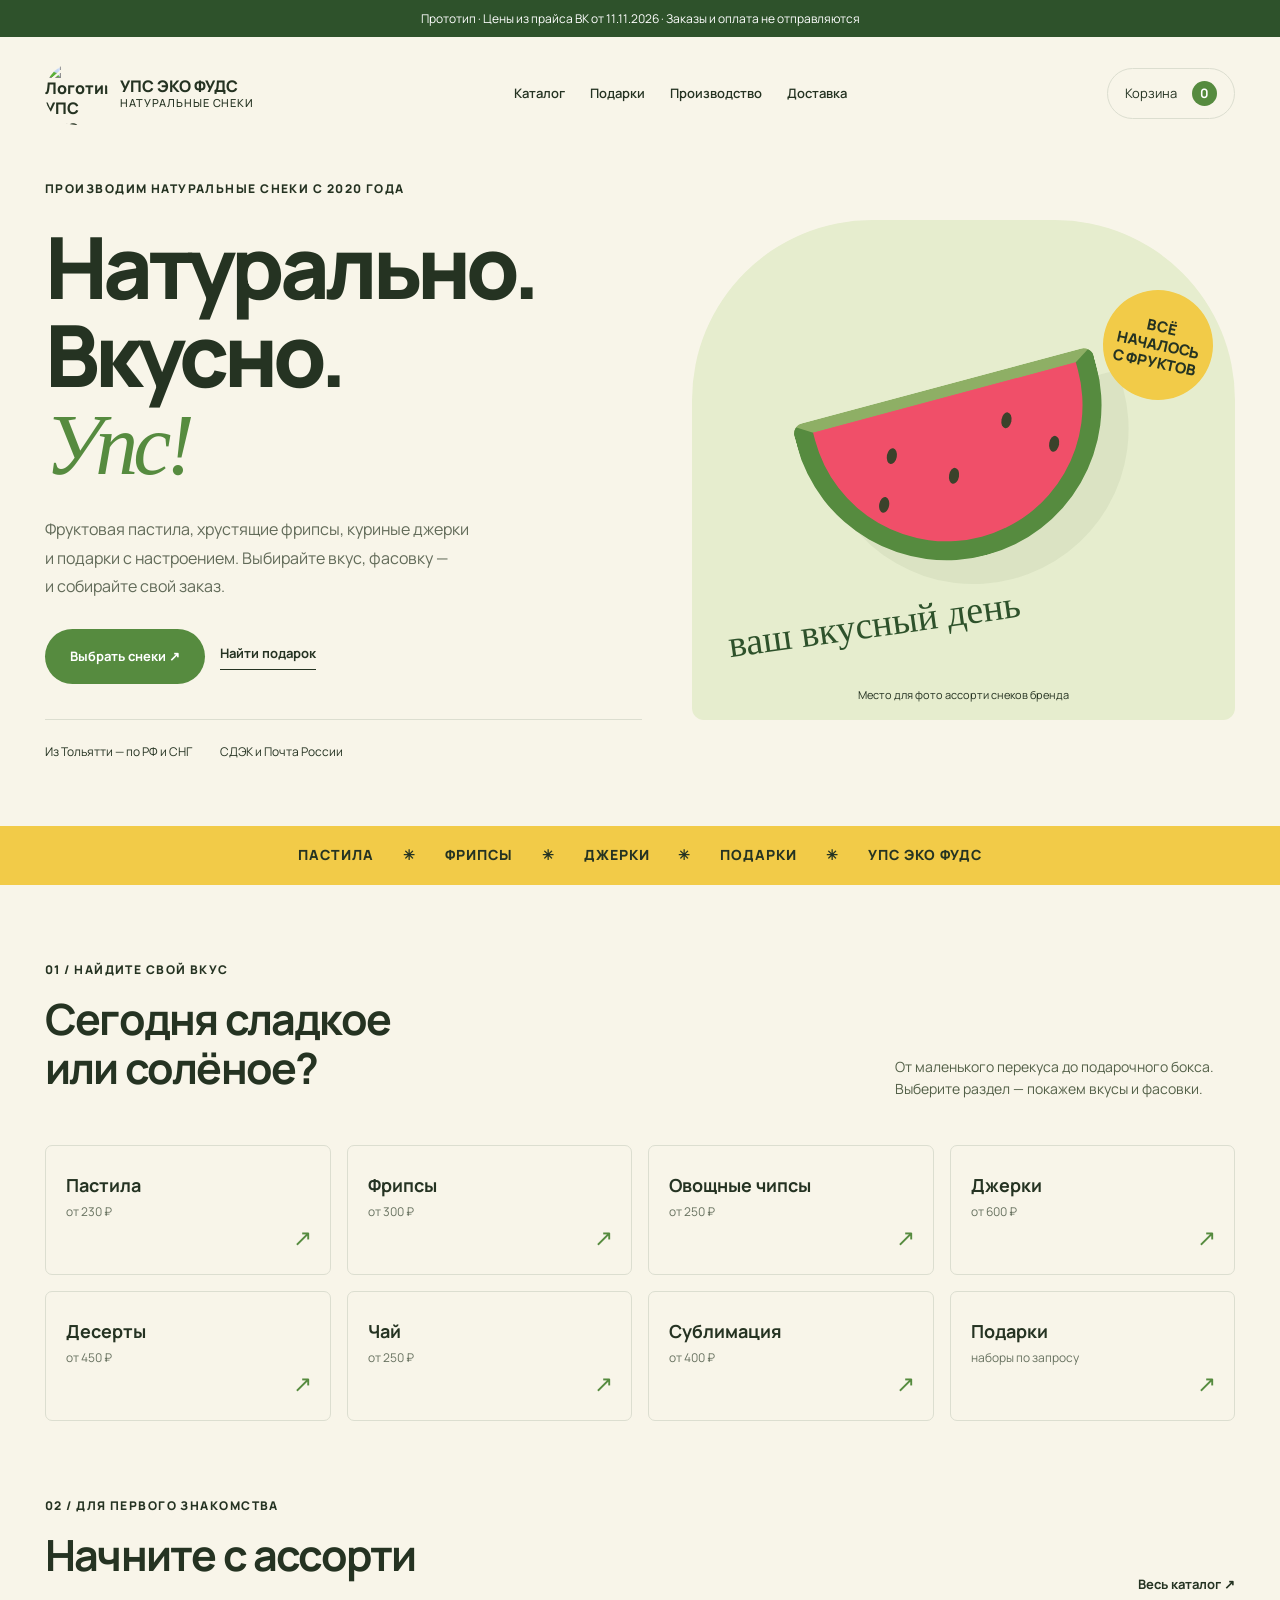
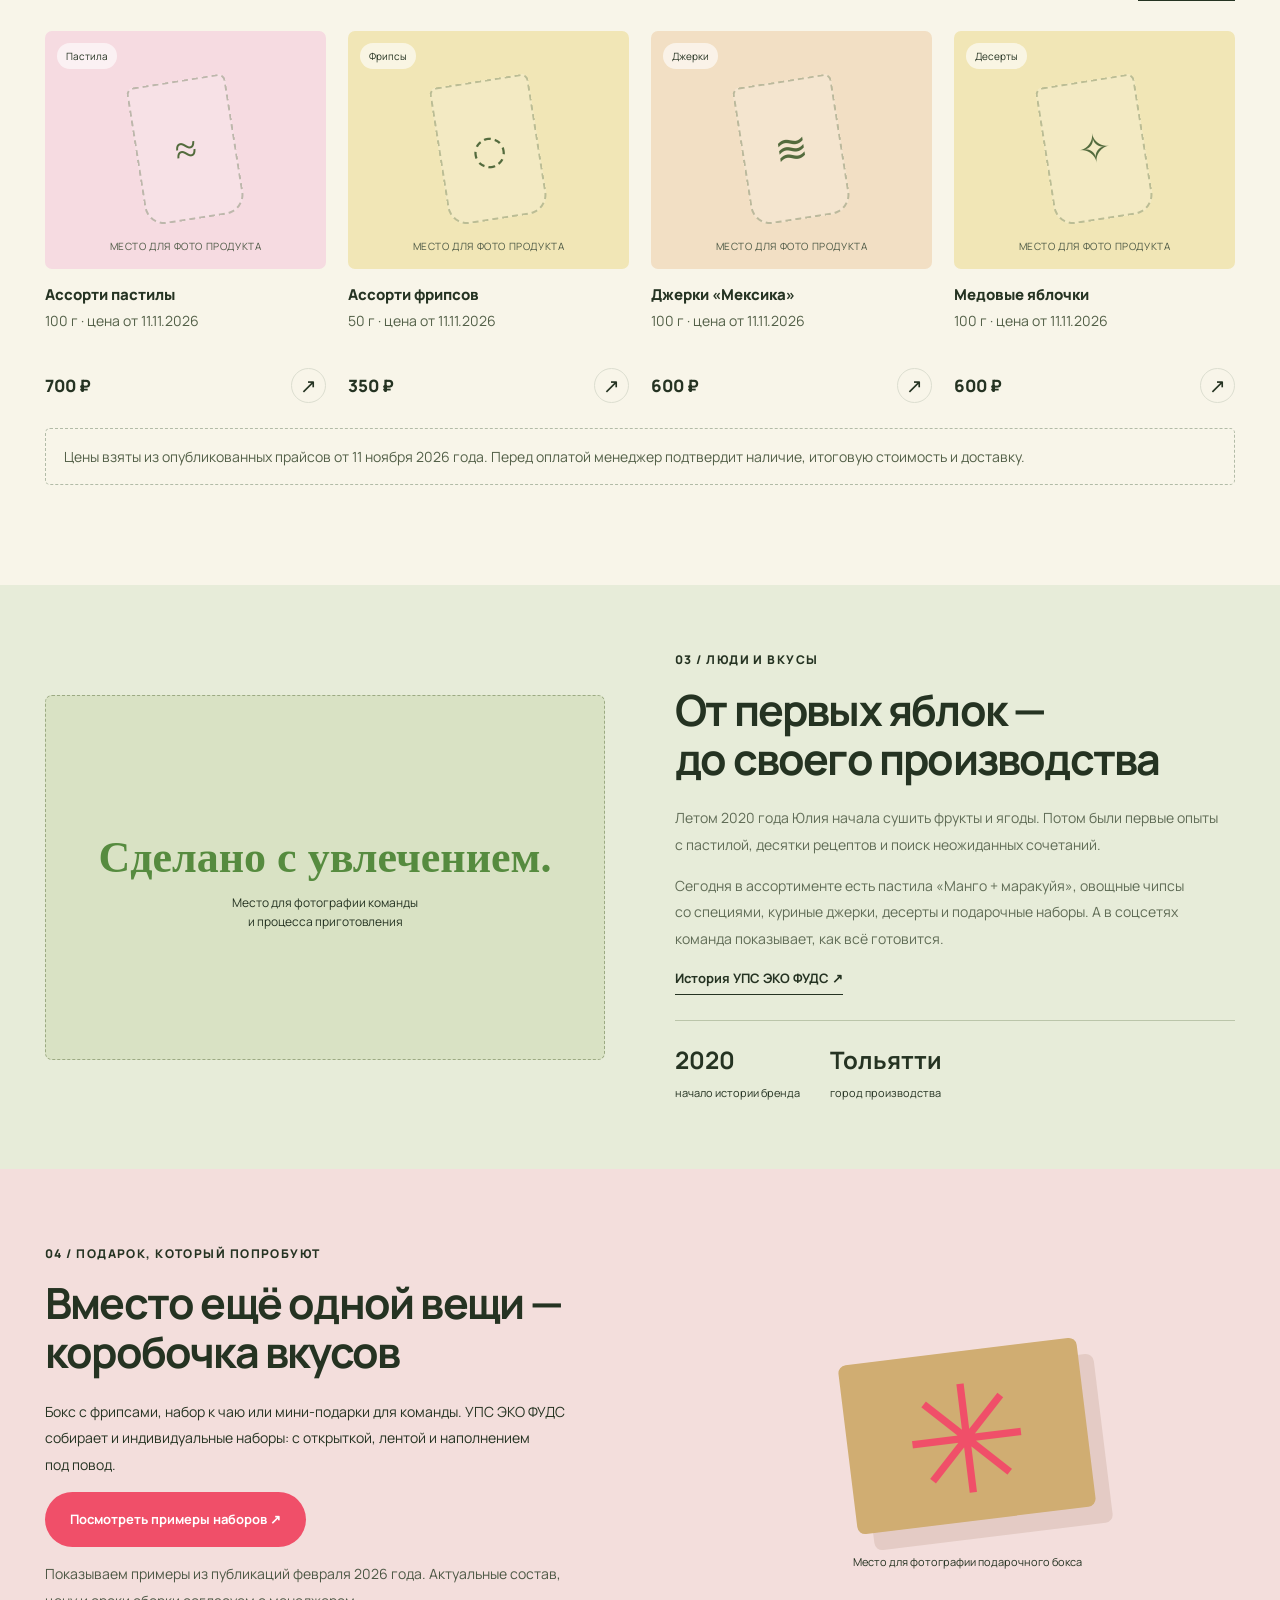
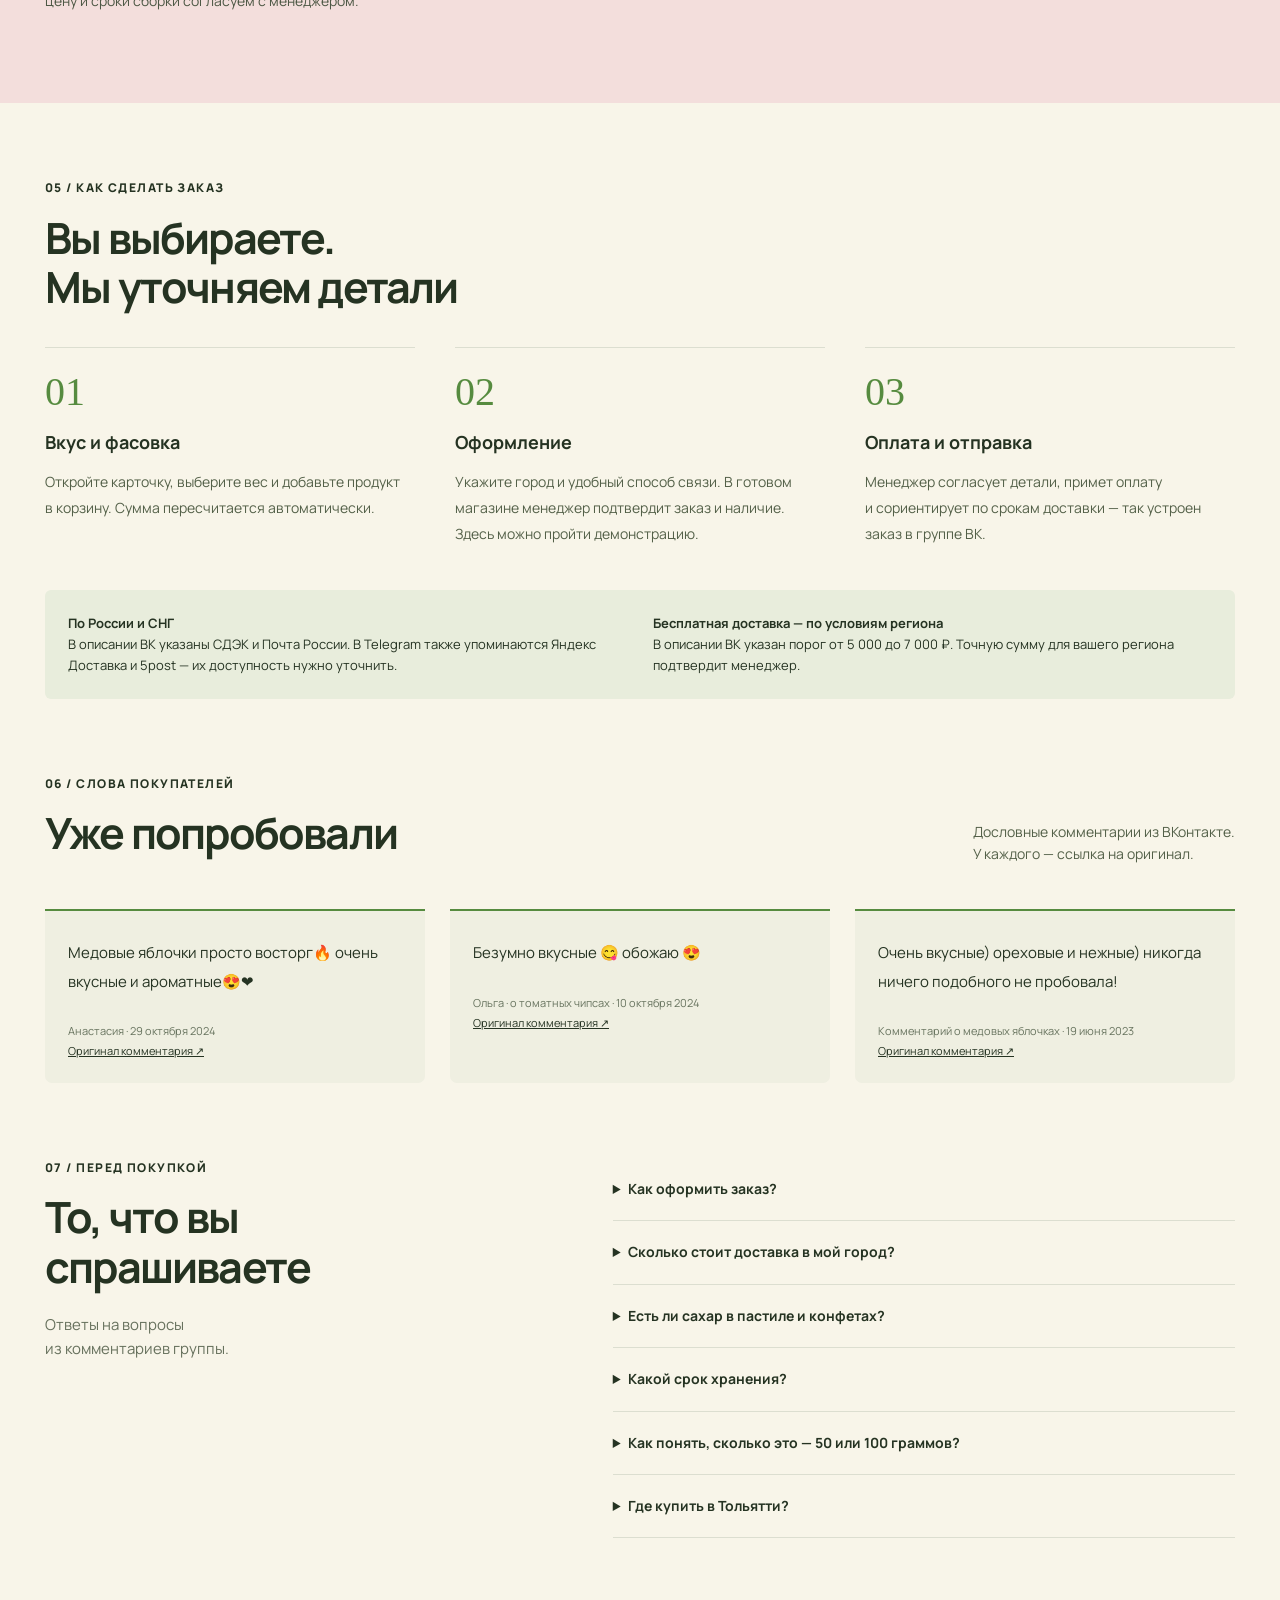
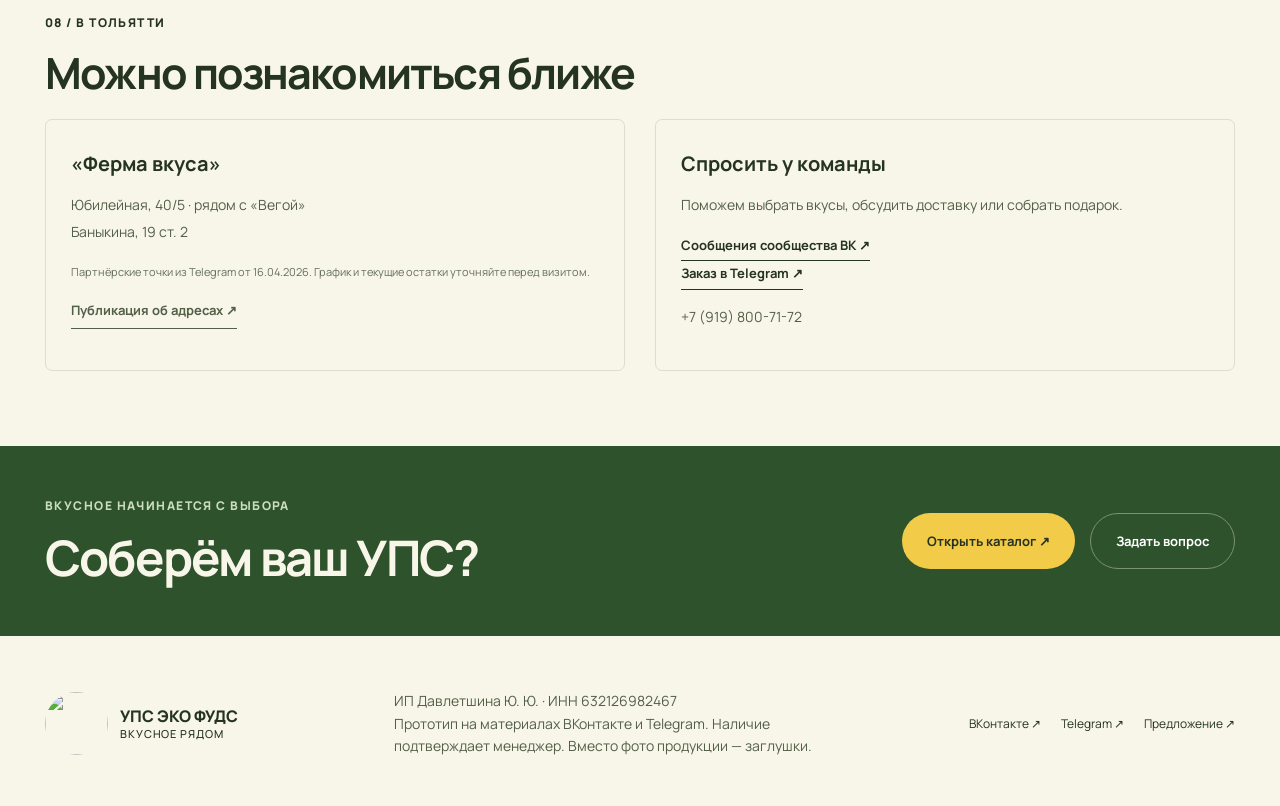
==== oops-eco-foods/index.html @ 0c398bbe "Publish OOPS ECO FOODS prototype" ====
<!doctype html><html lang="ru"><head><meta charset="utf-8"><meta name="viewport" content="width=device-width,initial-scale=1"><meta name="robots" content="noindex,nofollow"><title>Натуральные снеки — УПС ЭКО ФУДС</title><link rel="stylesheet" href="v2.css"></head><body data-page="home"><div class="demo">Прототип · Цены из&nbsp;прайса ВК от&nbsp;11.11.2026 · Заказы и&nbsp;оплата не&nbsp;отправляются</div><header class="shell"><a class="brand" href="index.html"><img src="assets/logo.jpg" alt="Логотип УПС ЭКО ФУДС"><span>УПС ЭКО ФУДС<small>НАТУРАЛЬНЫЕ СНЕКИ</small></span></a><nav aria-label="Основное меню"><a href="catalog.html">Каталог</a><a href="index.html#gifts">Подарки</a><a href="index.html#about">Производство</a><a href="index.html#delivery">Доставка</a></nav><a href="cart.html" class="cart-link">Корзина <b id="cart-count">0</b></a></header><main><section class="hero shell"><div><div class="eyebrow">ПРОИЗВОДИМ НАТУРАЛЬНЫЕ СНЕКИ С&nbsp;2020 ГОДА</div><h1>Натурально.<br>Вкусно.<br><em>Упс!</em></h1><p>Фруктовая пастила, хрустящие фрипсы, куриные джерки и&nbsp;подарки с&nbsp;настроением. Выбирайте вкус, фасовку&nbsp;— и&nbsp;собирайте свой заказ.</p><div class="actions"><a class="btn" href="catalog.html">Выбрать снеки ↗</a><a class="text-link" href="#gifts">Найти подарок</a></div><div class="hero-facts"><span>Из&nbsp;Тольятти&nbsp;— по&nbsp;РФ и&nbsp;СНГ</span><span>СДЭК и&nbsp;Почта России</span></div></div><div class="hero-art"><div class="watermelon" aria-hidden="true"><i></i><i></i><i></i><i></i><i></i></div><div class="stamp">ВСЁ НАЧАЛОСЬ<br>С&nbsp;ФРУКТОВ</div><div class="scribble">ваш&nbsp;вкусный день</div><small>Место для&nbsp;фото ассорти снеков бренда</small></div></section><div class="marquee">ПАСТИЛА <span>✳</span> ФРИПСЫ <span>✳</span> ДЖЕРКИ <span>✳</span> ПОДАРКИ <span>✳</span> УПС ЭКО ФУДС</div>
<section class="shell section"><div class="section-top"><div><div class="eyebrow">01 / НАЙДИТЕ СВОЙ ВКУС</div><h2>Сегодня сладкое<br>или&nbsp;солёное?</h2></div><p>От&nbsp;маленького перекуса до&nbsp;подарочного бокса. Выберите раздел&nbsp;— покажем вкусы и&nbsp;фасовки.</p></div><div class="category-grid" id="categories"></div></section>
<section class="shell section" style="padding-top:0"><div class="section-top"><div><div class="eyebrow">02 / ДЛЯ&nbsp;ПЕРВОГО ЗНАКОМСТВА</div><h2>Начните с&nbsp;ассорти</h2></div><a class="text-link" href="catalog.html">Весь&nbsp;каталог ↗</a></div><div class="products" id="featured"></div><p class="notice">Цены взяты из&nbsp;опубликованных прайсов от&nbsp;11 ноября 2026 года. Перед&nbsp;оплатой менеджер подтвердит наличие, итоговую стоимость и&nbsp;доставку.</p></section>
<section class="about" id="about"><div class="about-art"><b>Сделано с&nbsp;увлечением.</b><span>Место для&nbsp;фотографии команды и&nbsp;процесса приготовления</span></div><div><div class="eyebrow">03 / ЛЮДИ И&nbsp;ВКУСЫ</div><h2>От&nbsp;первых яблок&nbsp;—<br>до&nbsp;своего производства</h2><p>Летом 2020 года Юлия начала сушить фрукты и&nbsp;ягоды. Потом были первые опыты с&nbsp;пастилой, десятки рецептов и&nbsp;поиск неожиданных сочетаний.</p><p>Сегодня в&nbsp;ассортименте есть пастила «Манго + маракуйя», овощные чипсы со&nbsp;специями, куриные джерки, десерты и&nbsp;подарочные наборы. А&nbsp;в&nbsp;соцсетях команда показывает, как&nbsp;всё готовится.</p><a class="text-link" href="story.html">История УПС ЭКО ФУДС ↗</a><div class="stats-row"><div><strong>2020</strong><span>начало истории бренда</span></div><div><strong>Тольятти</strong><span>город производства</span></div></div></div></section>
<section class="gifts" id="gifts"><div class="shell section gift-content"><div><div class="eyebrow">04 / ПОДАРОК, КОТОРЫЙ ПОПРОБУЮТ</div><h2>Вместо ещё&nbsp;одной вещи&nbsp;—<br>коробочка вкусов</h2><p>Бокс с&nbsp;фрипсами, набор к&nbsp;чаю или&nbsp;мини-подарки для&nbsp;команды. УПС ЭКО ФУДС собирает и&nbsp;индивидуальные наборы: с&nbsp;открыткой, лентой и&nbsp;наполнением под&nbsp;повод.</p><a class="btn pink" href="catalog.html?category=Подарки">Посмотреть примеры наборов ↗</a><p class="intro-note">Показываем примеры из&nbsp;публикаций февраля 2026 года. Актуальные состав, цену и&nbsp;сроки сборки согласуем с&nbsp;менеджером.</p></div><div class="gift-box"><span>Место для&nbsp;фотографии подарочного бокса</span></div></div></section>
<section class="shell section" id="delivery"><div class="eyebrow">05 / КАК&nbsp;СДЕЛАТЬ ЗАКАЗ</div><h2>Вы&nbsp;выбираете.<br>Мы&nbsp;уточняем детали</h2><div class="steps"><article><span class="n">01</span><h3>Вкус и&nbsp;фасовка</h3><p>Откройте карточку, выберите вес и&nbsp;добавьте продукт в&nbsp;корзину. Сумма пересчитается автоматически.</p></article><article><span class="n">02</span><h3>Оформление</h3><p>Укажите город и&nbsp;удобный способ связи. В&nbsp;готовом магазине менеджер подтвердит заказ и&nbsp;наличие. Здесь можно пройти демонстрацию.</p></article><article><span class="n">03</span><h3>Оплата и&nbsp;отправка</h3><p>Менеджер согласует детали, примет оплату и&nbsp;сориентирует по&nbsp;срокам доставки&nbsp;— так&nbsp;устроен заказ в&nbsp;группе ВК.</p></article></div><div class="delivery-line"><div><b>По&nbsp;России и&nbsp;СНГ</b><br>В&nbsp;описании ВК указаны СДЭК и&nbsp;Почта России. В&nbsp;Telegram также упоминаются Яндекс Доставка и&nbsp;5post&nbsp;— их&nbsp;доступность нужно уточнить.</div><div><b>Бесплатная доставка&nbsp;— по&nbsp;условиям региона</b><br>В&nbsp;описании ВК указан порог от&nbsp;5&nbsp;000 до&nbsp;7&nbsp;000&nbsp;₽. Точную сумму для&nbsp;вашего региона подтвердит менеджер.</div></div></section>
<section class="shell section" style="padding-top:0"><div class="section-top"><div><div class="eyebrow">06 / СЛОВА ПОКУПАТЕЛЕЙ</div><h2>Уже&nbsp;попробовали</h2></div><p>Дословные комментарии из&nbsp;ВКонтакте.<br>У&nbsp;каждого&nbsp;— ссылка на&nbsp;оригинал.</p></div><div class="review-grid"><article><blockquote>Медовые яблочки просто восторг🔥 очень вкусные и&nbsp;ароматные😍❤</blockquote><small>Анастасия · 29 октября 2024</small><a href="https://vk.ru/wall-37708318_1121?reply=1122" target="_blank" rel="noopener">Оригинал комментария ↗</a></article><article><blockquote>Безумно вкусные 😋 обожаю 😍</blockquote><small>Ольга · о&nbsp;томатных чипсах · 10 октября 2024</small><a href="https://vk.ru/wall-37708318_1114?reply=1115" target="_blank" rel="noopener">Оригинал комментария ↗</a></article><article><blockquote>Очень вкусные) ореховые и&nbsp;нежные) никогда ничего подобного не&nbsp;пробовала!</blockquote><small>Комментарий о&nbsp;медовых яблочках · 19 июня 2023</small><a href="https://vk.ru/wall-37708318_85?reply=88" target="_blank" rel="noopener">Оригинал комментария ↗</a></article></div></section>
<section class="shell section faq" style="padding-top:0"><div><div class="eyebrow">07 / ПЕРЕД&nbsp;ПОКУПКОЙ</div><h2>То,&nbsp;что&nbsp;вы<br>спрашиваете</h2><p class="muted">Ответы на&nbsp;вопросы<br>из&nbsp;комментариев группы.</p></div><div><details><summary>Как&nbsp;оформить заказ?</summary><p>В&nbsp;группе можно написать в&nbsp;сообщения или&nbsp;собрать корзину в&nbsp;каталоге и&nbsp;оформить заказ. После&nbsp;этого менеджер уточняет детали. В&nbsp;прототипе корзина и&nbsp;оформление работают в&nbsp;демонстрационном режиме.</p><a class="text-link" href="https://vk.ru/wall-37708318_1326" target="_blank" rel="noopener">Как&nbsp;это&nbsp;описано в&nbsp;группе ↗</a></details><details><summary>Сколько стоит доставка в&nbsp;мой&nbsp;город?</summary><p>Стоимость рассчитывает менеджер. В&nbsp;описании ВК указана бесплатная доставка при&nbsp;заказе от&nbsp;5&nbsp;000–7&nbsp;000&nbsp;₽ в&nbsp;зависимости от&nbsp;региона. Фиксированную стоимость для&nbsp;любого города бренд не&nbsp;обещает.</p></details><details><summary>Есть&nbsp;ли сахар в&nbsp;пастиле и&nbsp;конфетах?</summary><p>Состав зависит от&nbsp;продукта. В&nbsp;ассортименте есть десерты с&nbsp;мёдом, шоколадом, молочными ингредиентами и&nbsp;орехами. Смотрите состав выбранной позиции; если&nbsp;он&nbsp;неполный&nbsp;— уточните у&nbsp;менеджера до&nbsp;заказа. Общее обещание «всё без&nbsp;сахара» к&nbsp;ассортименту не&nbsp;применяется.</p></details><details><summary>Какой срок хранения?</summary><p>В&nbsp;ответах группы для&nbsp;отдельных продуктов встречается срок шесть месяцев. У&nbsp;каждого продукта свои условия: срок, температуру и&nbsp;правила после&nbsp;вскрытия нужно сверить с&nbsp;маркировкой конкретной упаковки.</p></details><details><summary>Как&nbsp;понять, сколько это&nbsp;— 50 или&nbsp;100 граммов?</summary><p>В&nbsp;карточке можно выбрать опубликованную фасовку и&nbsp;увидеть её&nbsp;цену. Для&nbsp;финального сайта добавим фотографии каждой фасовки рядом: их&nbsp;часто спрашивают в&nbsp;комментариях.</p></details><details><summary>Где&nbsp;купить в&nbsp;Тольятти?</summary><p>В&nbsp;Telegram от&nbsp;16 апреля 2026 года названы партнёрские магазины «Ферма вкуса»: Юбилейная, 40/5 и&nbsp;Баныкина, 19 ст. 2. Перед&nbsp;поездкой уточните наличие и&nbsp;график. Это&nbsp;партнёрские точки, а&nbsp;не&nbsp;подтверждённые адреса самовывоза с&nbsp;производства.</p></details></div></section>
<section class="shell section" id="locations" style="padding-top:0"><div class="eyebrow">08 / В&nbsp;ТОЛЬЯТТИ</div><h2>Можно познакомиться ближе</h2><div class="locations"><article class="location-card"><h3>«Ферма вкуса»</h3><p>Юбилейная, 40/5 · рядом с&nbsp;«Вегой»<br>Баныкина, 19 ст. 2</p><small>Партнёрские точки из&nbsp;Telegram от&nbsp;16.04.2026. График и&nbsp;текущие остатки уточняйте перед&nbsp;визитом.</small><p><a class="text-link" href="https://t.me/oops_eco_foods/1493" target="_blank" rel="noopener">Публикация об&nbsp;адресах ↗</a></p></article><article class="location-card"><h3>Спросить у&nbsp;команды</h3><p>Поможем выбрать вкусы, обсудить доставку или&nbsp;собрать подарок.</p><a class="text-link" href="https://vk.ru/im?sel=-37708318" target="_blank" rel="noopener">Сообщения сообщества ВК ↗</a><br><a class="text-link" href="https://t.me/oops_eco_foods_t" target="_blank" rel="noopener">Заказ в&nbsp;Telegram ↗</a><p><a href="tel:+79198007172">+7 (919) 800-71-72</a></p></article></div></section><section class="cta"><div class="shell"><div><div class="eyebrow">ВКУСНОЕ НАЧИНАЕТСЯ С&nbsp;ВЫБОРА</div><h2>Соберём ваш&nbsp;УПС?</h2></div><div class="cta-actions"><a class="btn yellow" href="catalog.html">Открыть каталог ↗</a><a class="btn secondary" href="https://vk.ru/im?sel=-37708318" target="_blank" rel="noopener">Задать вопрос</a></div></div></section></main><footer class="shell"><a class="brand" href="index.html"><img src="assets/logo.jpg" alt=""><span>УПС ЭКО ФУДС<small>ВКУСНОЕ РЯДОМ</small></span></a><p>ИП Давлетшина Ю. Ю. · ИНН 632126982467<br>Прототип на&nbsp;материалах ВКонтакте и&nbsp;Telegram. Наличие подтверждает менеджер. Вместо фото продукции&nbsp;— заглушки.</p><div><a href="https://vk.ru/oops_eco_foods" target="_blank" rel="noopener">ВКонтакте ↗</a><a href="https://t.me/oops_eco_foods" target="_blank" rel="noopener">Telegram ↗</a><a href="kp/index.html">Предложение ↗</a></div></footer><div class="toast" role="status" id="toast"></div><script src="data.js"></script><script src="v2.js"></script></body></html>
---- oops-eco-foods/v2.css ----
@import url('https://fonts.googleapis.com/css2?family=Manrope:wght@400;500;600;700;800&display=swap');
:root{--ink:#253322;--cream:#f8f5e9;--green:#568b3f;--dark:#2e522b;--pink:#f04f69;--yellow:#f2cb48;--line:#dcded0}*{box-sizing:border-box}html{scroll-behavior:smooth;scroll-padding-top:30px}body{margin:0;background:var(--cream);color:var(--ink);font:15px/1.6 Manrope,Arial,sans-serif}a{color:inherit;text-decoration:none}button,input,select,textarea{font:inherit}button{cursor:pointer}button:focus-visible,a:focus-visible,input:focus-visible,select:focus-visible,textarea:focus-visible,summary:focus-visible{outline:3px solid var(--pink);outline-offset:4px}.demo{text-align:center;background:var(--dark);color:white;font-size:12px;padding:9px 20px}.shell{max-width:1320px;margin:auto;padding-left:45px;padding-right:45px}header{height:112px;display:flex;align-items:center;justify-content:space-between;gap:25px}.brand{display:flex;align-items:center;gap:12px;font-size:16px;font-weight:800;line-height:1.3}.brand img{width:63px;height:63px;border-radius:50%}.brand small{display:block;font-size:11px;font-weight:500;letter-spacing:.08em}nav{display:flex;gap:25px;font-size:13px;font-weight:600}.cart-link{border:1px solid var(--line);border-radius:30px;padding:12px 17px;white-space:nowrap;font-size:13px}.cart-link b{background:var(--green);color:white;border-radius:50%;display:inline-grid;place-items:center;min-width:25px;height:25px;margin-left:12px}.eyebrow{font-size:12px;font-weight:800;letter-spacing:.12em;text-transform:uppercase}.hero{display:grid;grid-template-columns:1.1fr 1fr;gap:50px;align-items:center;padding-top:30px;padding-bottom:65px}.hero h1{font-size:clamp(65px,6.7vw,96px);line-height:1.02;letter-spacing:-5px;font-weight:800;margin:25px 0}.hero h1 em{font-family:Georgia,serif;font-weight:400;color:var(--green)}.hero p{font-size:16px;line-height:1.8;max-width:460px;color:#626b59}.actions{display:flex;gap:15px;align-items:center;flex-wrap:wrap;margin-top:28px}.btn{border:0;border-radius:35px;background:var(--green);color:white;padding:17px 25px;display:inline-flex;align-items:center;justify-content:center;gap:24px;font-size:13px;font-weight:700}.btn.secondary{background:transparent;border:1px solid #a6b39a;color:var(--dark)}.btn.pink{background:var(--pink)}.btn.yellow{background:var(--yellow);color:var(--ink)}.btn:disabled{opacity:.5;cursor:default}.hero-facts{margin-top:35px;padding-top:22px;border-top:1px solid var(--line);display:flex;gap:28px;font-size:12px}.hero-art{height:500px;position:relative;background:#e6edce;border-radius:180px 180px 12px 12px;overflow:hidden;display:grid;place-items:center}.watermelon{width:310px;height:175px;border-radius:12px 12px 170px 170px;background:var(--pink);border:19px solid var(--green);border-top:12px solid #8eaf65;transform:rotate(-15deg);position:relative;box-shadow:20px 30px 0 #30552910}.watermelon i{position:absolute;width:10px;height:16px;border-radius:50%;background:#3b422b;transform:rotate(25deg);left:65px;top:35px}.watermelon i:nth-child(2){left:120px;top:70px}.watermelon i:nth-child(3){left:185px;top:30px}.watermelon i:nth-child(4){left:45px;top:80px}.watermelon i:nth-child(5){left:225px;top:65px}.hero-art .stamp{position:absolute;right:22px;top:70px;border-radius:50%;background:var(--yellow);height:110px;width:110px;display:grid;place-items:center;text-align:center;font-weight:800;line-height:1.2;font-size:15px;transform:rotate(12deg)}.hero-art .scribble{position:absolute;bottom:65px;left:35px;font-size:38px;font-family:Georgia,serif;color:var(--dark);transform:rotate(-8deg)}.hero-art small{position:absolute;bottom:17px;font-size:11px}.marquee{background:var(--yellow);overflow:hidden;white-space:nowrap;text-align:center;padding:18px;font-size:14px;font-weight:800;letter-spacing:.07em}.marquee span{margin:0 25px}.section{padding-top:75px;padding-bottom:75px}.section-top{display:flex;justify-content:space-between;align-items:end;gap:30px;margin-bottom:30px}h2{font-size:43px;font-weight:700;letter-spacing:-1.8px;line-height:1.15;margin:15px 0 22px}h3{line-height:1.4}.section-top p,.muted{color:#67715d}.section-top p{font-size:13px;max-width:340px}.text-link{font-size:13px;font-weight:700;border-bottom:1px solid currentColor;padding-bottom:5px;display:inline-block}.category-grid{display:grid;grid-template-columns:repeat(4,1fr);gap:16px}.category-tile{padding:25px 20px;border:1px solid var(--line);border-radius:7px;min-height:130px;position:relative;transition:background .15s}.category-tile:hover{background:#e6edce}.category-tile b{font-size:18px;display:block}.category-tile span{font-size:12px;color:#687260}.category-tile i{position:absolute;bottom:18px;right:18px;font-style:normal;font-size:23px;color:var(--green)}.tools{display:flex;flex-wrap:wrap;gap:15px;align-items:center;justify-content:space-between;margin:30px 0}.filters{display:flex;flex-wrap:wrap;gap:7px}.filters button{border:1px solid var(--line);background:none;border-radius:25px;font-size:12px;padding:10px 15px}.filters button.active{background:var(--green);color:white;border-color:var(--green)}.search{border:1px solid var(--line);border-radius:25px;padding:11px 18px;max-width:100%;background:transparent;min-width:180px}.products{display:grid;grid-template-columns:repeat(4,1fr);gap:30px 22px}.product-art{height:238px;background:var(--tone,#e8eccf);border-radius:7px;position:relative;overflow:hidden;display:grid;place-items:center}.product-art:after{content:'МЕСТО ДЛЯ ФОТО ПРОДУКТА';position:absolute;bottom:15px;font-size:10px;letter-spacing:.06em;color:#4c5844}.product-art .shape{width:100px;height:140px;border:2px dashed #5b70475e;border-radius:7px 7px 20px 20px;transform:rotate(-9deg);display:grid;place-items:center;color:#536b3d;font-size:40px;font-family:Georgia,serif;background:#ffffff30}.product-art.pink{--tone:#f6dbe1}.product-art.yellow{--tone:#f1e6b6}.product-art.orange{--tone:#f2dfc4}.product-art.green{--tone:#e1e8d0}.art-tag{position:absolute;left:12px;top:12px;border-radius:20px;padding:5px 9px;background:#ffffff9e;font-size:10px}.product-card h3{font-size:15px;margin:15px 0 5px;font-weight:800}.product-card p{font-size:12px;color:#6b7561;margin:3px 0 13px;min-height:38px}.product-card .card-bottom{display:flex;align-items:center;justify-content:space-between;gap:10px}.product-card .price{font-size:17px;font-weight:800}.product-card .round{width:35px;height:35px;border-radius:50%;border:1px solid var(--line);display:grid;place-items:center;font-size:20px}.product-card a:hover .round{background:var(--green);color:white}.notice{font-size:12px;line-height:1.8;color:#65725a;padding:15px 18px;border:1px dashed #b2bba7;border-radius:5px;margin:25px 0}.about{background:#e7ecd9;display:grid;grid-template-columns:1fr 1fr;align-items:center;gap:70px;padding:65px max(45px,calc((100vw - 1230px)/2))}.about-art{height:365px;border:1px dashed #9caa83;border-radius:7px;display:flex;align-items:center;justify-content:center;flex-direction:column;background:#d9e2c4;text-align:center}.about-art b{font-size:44px;color:var(--green);font-family:Georgia,serif}.about-art span{font-size:12px;max-width:230px}.about p{font-size:14px;line-height:1.9;color:#606c56}.stats-row{display:flex;gap:30px;border-top:1px solid #bbc5aa;padding-top:20px;margin-top:25px}.stats-row strong{display:block;font-size:24px}.stats-row span{font-size:11px}.gifts{background:#f3dedc}.gift-content{display:grid;grid-template-columns:1.1fr 1fr;align-items:center;gap:65px}.gift-content p{font-size:14px;line-height:1.9;max-width:530px}.gift-box{height:300px;position:relative;display:grid;place-items:center}.gift-box:before{content:'';width:240px;height:170px;border-radius:8px;background:#d0ad72;box-shadow:15px 18px 0 #794b2520;transform:rotate(-7deg)}.gift-box:after{content:'✳';position:absolute;font-size:150px;color:var(--pink);line-height:1;transform:rotate(-7deg)}.gift-box span{position:absolute;bottom:15px;font-size:11px}.steps{display:grid;grid-template-columns:repeat(3,1fr);gap:40px;margin-top:35px}.steps article{padding-top:20px;border-top:1px solid var(--line)}.steps .n{font:40px Georgia,serif;color:var(--green)}.steps h3{font-size:18px;margin:15px 0 8px}.steps p{font-size:13px;line-height:1.85;color:#67715e}.delivery-line{margin-top:30px;display:grid;grid-template-columns:1fr 1fr;gap:25px;background:#e8eddc;padding:23px;font-size:13px;border-radius:6px}.review-grid{display:grid;grid-template-columns:repeat(3,1fr);gap:25px}.review-grid article{border-top:2px solid var(--green);padding:23px;background:#efefe1;border-radius:0 0 7px 7px}.review-grid blockquote{font-size:15px;margin:5px 0 22px;line-height:1.9}.review-grid small{font-size:11px;color:#68745f}.review-grid a{font-size:11px;display:block;text-decoration:underline}.faq{display:grid;grid-template-columns:1fr 1.25fr;gap:70px}details{padding:20px 0;border-bottom:1px solid var(--line)}summary{cursor:pointer;font-size:14px;font-weight:700}details p{font-size:13px;color:#65715a;line-height:1.8}.locations{display:grid;grid-template-columns:1fr 1fr;gap:30px}.location-card{border:1px solid var(--line);padding:25px;border-radius:7px}.location-card h3{font-size:20px;margin:5px 0 12px}.location-card p{font-size:13px;line-height:1.9}.location-card small{font-size:11px;color:#65715a}.cta{background:var(--dark);color:var(--cream)}.cta .shell{display:flex;justify-content:space-between;gap:30px;align-items:center;padding-top:50px;padding-bottom:50px}.cta h2{font-size:49px;margin-bottom:0}.cta .eyebrow{color:#cbddbd}.cta-actions{display:flex;gap:15px;flex-wrap:wrap}.cta-actions .secondary{color:white;border-color:#7b946d}footer{padding-top:40px;padding-bottom:35px;display:flex;justify-content:space-between;align-items:center;gap:30px}footer p{font-size:11px;color:#64705a;max-width:420px}footer>div{display:flex;gap:20px;font-size:12px}.page-head{padding-top:30px;padding-bottom:10px}.breadcrumbs{font-size:12px;color:#6d775e;margin:10px 0 30px}.page-head h1{font-size:54px;letter-spacing:-2px;line-height:1.15;margin:20px 0}.page-head p{max-width:650px;font-size:14px;line-height:1.85}.item-layout{display:grid;grid-template-columns:1fr 1fr;gap:65px;padding:20px 0 55px}.item-layout .product-art{height:500px}.item-layout .product-art .shape{width:180px;height:270px;font-size:80px}.item-layout h1{font-size:41px;letter-spacing:-1.6px;line-height:1.15;margin:12px 0 20px}.item-layout .description{font-size:14px;line-height:1.85;color:#65715a}.variant-label{font-size:12px;display:block;font-weight:700;margin-top:25px}.variant-select{width:100%;background:transparent;border:1px solid #aebc9f;border-radius:5px;padding:15px;margin:9px 0 15px}.item-price{font-size:32px;font-weight:800}.buy-row{display:flex;align-items:center;justify-content:space-between;gap:20px;margin:10px 0 20px}.source{font-size:11px;line-height:1.7;color:#6b765f}.source a{text-decoration:underline}.item-specs{font-size:13px;line-height:1.9;border-top:1px solid var(--line);padding-top:20px}.item-specs b{display:block}.cart-layout{display:grid;grid-template-columns:1.7fr 1fr;gap:50px;margin-top:25px}.cart-row{display:grid;grid-template-columns:70px 1fr auto;gap:20px;align-items:center;padding:22px 0;border-bottom:1px solid var(--line)}.cart-mini{background:#e5eacf;width:70px;height:85px;border-radius:5px;display:grid;place-items:center;color:var(--green);font-size:35px}.cart-row h3{font-size:15px;margin:0 0 5px}.cart-row p{font-size:12px;color:#65715a;margin:4px 0}.qty{display:inline-flex;align-items:center;gap:18px;border:1px solid var(--line);border-radius:20px;padding:4px 10px;font-size:13px;margin-top:7px}.qty button{border:0;background:none;font-size:18px}.remove{font-size:11px;text-decoration:underline;background:none;border:0;color:#727b67;margin-left:15px}.line-price{font-size:16px;font-weight:800;align-self:start;margin-top:3px}.summary-box{background:#e7ecd9;padding:25px;border-radius:7px;align-self:start;position:sticky;top:20px}.summary-box h2{font-size:27px;margin-top:0}.summary-line{display:flex;justify-content:space-between;gap:20px;font-size:13px;margin:12px 0}.summary-total{border-top:1px solid #bbc5aa;padding-top:15px;margin-top:20px;font-size:25px;font-weight:800}.summary-box .btn{width:100%;margin-top:12px}.summary-box p{font-size:12px;line-height:1.8}.empty{padding:70px 20px;text-align:center;grid-column:1/-1}.form-grid{display:grid;grid-template-columns:1fr 1fr;gap:20px}.field{display:block;font-size:13px;font-weight:700}.field input,.field select,.field textarea{display:block;width:100%;padding:14px;border:1px solid #b9c2ad;border-radius:5px;background:transparent;margin-top:8px;font-size:14px}.field.full{grid-column:1/-1}.field small{font-weight:400;color:#69765e;font-size:11px}.checkout-title{font-size:23px;margin-top:0}.form-check{display:flex;gap:10px;align-items:start;margin:23px 0;font-size:12px}.success{max-width:760px;margin:40px auto 80px;text-align:center}.success .symbol{display:grid;place-items:center;width:80px;height:80px;border-radius:50%;background:#e2eacd;color:var(--green);font-size:40px;margin:auto}.success h1{font-size:47px;letter-spacing:-2px;line-height:1.2}.success p{font-size:14px;line-height:1.9}.order-text{width:100%;min-height:180px;margin-top:25px;border:1px solid var(--line);border-radius:5px;padding:20px;background:#fffffa;font-size:13px;line-height:1.8;text-align:left}.toast{position:fixed;bottom:25px;left:50%;transform:translateX(-50%);background:var(--dark);color:white;padding:14px 25px;border-radius:30px;font-size:13px;z-index:100;box-shadow:0 4px 15px #0002;max-width:calc(100% - 30px);text-align:center}.toast:empty{display:none}.back-link{font-size:12px;text-decoration:underline}.article{max-width:800px;margin:20px auto 80px}.article h1{font-size:48px;line-height:1.15;letter-spacing:-2px}.article p{line-height:1.9}.article a{text-decoration:underline}.intro-note{font-size:12px;color:#6c775f}body[data-page=home] .home-only{display:block}@media(max-width:1000px){.shell{padding-left:25px;padding-right:25px}.products{grid-template-columns:repeat(3,1fr)}nav{gap:15px;font-size:12px}.hero{gap:30px}.hero h1{font-size:76px}.hero-art{height:460px}.watermelon{transform:rotate(-15deg) scale(.85)}.hero-art .stamp{right:10px;width:95px;height:95px;font-size:13px}.about{padding:55px 25px;gap:35px}.gift-content{gap:35px}.cart-layout{gap:30px}.brand>span{display:none}.item-layout{gap:35px}.faq{gap:35px}.category-grid{gap:12px}}@media(max-width:700px){header{height:92px}nav a:nth-child(n+3){display:none}.hero{grid-template-columns:1fr;padding-top:20px;padding-bottom:40px}.hero h1{font-size:78px}.hero-art{height:360px;border-radius:130px 130px 10px 10px}.hero-art .stamp{right:30px;top:50px}.hero-art .scribble{bottom:45px;font-size:33px}.hero-art small{font-size:10px}.hero-facts{gap:18px;flex-wrap:wrap}.section{padding-top:50px;padding-bottom:50px}h2{font-size:34px}.section-top{display:block}.category-grid{grid-template-columns:repeat(2,1fr)}.category-tile{min-height:115px;padding:20px 15px}.category-tile b{font-size:16px}.products{grid-template-columns:repeat(2,1fr);gap:25px 15px}.product-art{height:215px}.product-card h3{font-size:14px}.product-card p{font-size:11px}.product-card .price{font-size:16px}.filters button{padding:9px 12px;font-size:11px}.search{width:100%}.about,.gift-content,.faq,.locations,.item-layout,.cart-layout{grid-template-columns:1fr}.about-art{height:280px}.about{padding:40px 25px}.about-art b{font-size:36px}.stats-row{gap:20px}.gift-content{gap:0}.gift-box{height:240px}.steps{grid-template-columns:1fr;gap:15px}.steps article{padding-top:15px}.steps h3{margin:6px 0}.steps .n{font-size:29px}.delivery-line{grid-template-columns:1fr;gap:15px}.review-grid{grid-template-columns:1fr;gap:15px}.review-grid article{padding:20px}.cta .shell{flex-direction:column;align-items:start}.cta h2{font-size:40px}.page-head h1{font-size:42px}.item-layout .product-art{height:350px}.item-layout .product-art .shape{width:145px;height:220px}.item-layout h1{font-size:35px}.cart-layout{gap:30px}.summary-box{position:static}.form-grid{grid-template-columns:1fr}.field.full{grid-column:auto}footer{flex-wrap:wrap;align-items:start}.brand>span{display:block}.cart-row{grid-template-columns:50px 1fr auto;gap:12px}.cart-mini{width:50px;height:70px}.cart-row h3{font-size:13px}.line-price{font-size:13px}.remove{display:block;margin:10px 0 0;padding:0}.success h1{font-size:37px}.article h1{font-size:39px}}@media(max-width:390px){.shell{padding-left:18px;padding-right:18px}nav{display:none}.hero h1{font-size:68px}.hero p{font-size:14px}.hero-art .stamp{right:12px}.hero-art .scribble{left:18px}.product-art{height:195px}.product-art:after{font-size:8px}.buy-row{flex-wrap:wrap}.hero-facts{font-size:11px}.brand>span{font-size:14px}.cart-link{padding:9px 12px}}@media(prefers-reduced-motion:reduce){html{scroll-behavior:auto}*{transition:none!important}}
.hero>*{min-width:0}.product-card p,.section-top p,.steps p,details p,.location-card p,.notice,.intro-note,footer p{font-size:14px;color:#536048}.product-card p{min-height:45px}.intro-note{color:#4d5845}.category-tile{min-width:0}.marquee{max-width:100%}@media(max-width:390px){.hero h1{font-size:clamp(49px,15.2vw,59px);letter-spacing:-3px}.hero-art{width:100%;min-width:0}.hero-art .stamp{right:20px;top:40px;font-size:12px}.product-card p{font-size:13px}.hero .eyebrow{font-size:10px}}
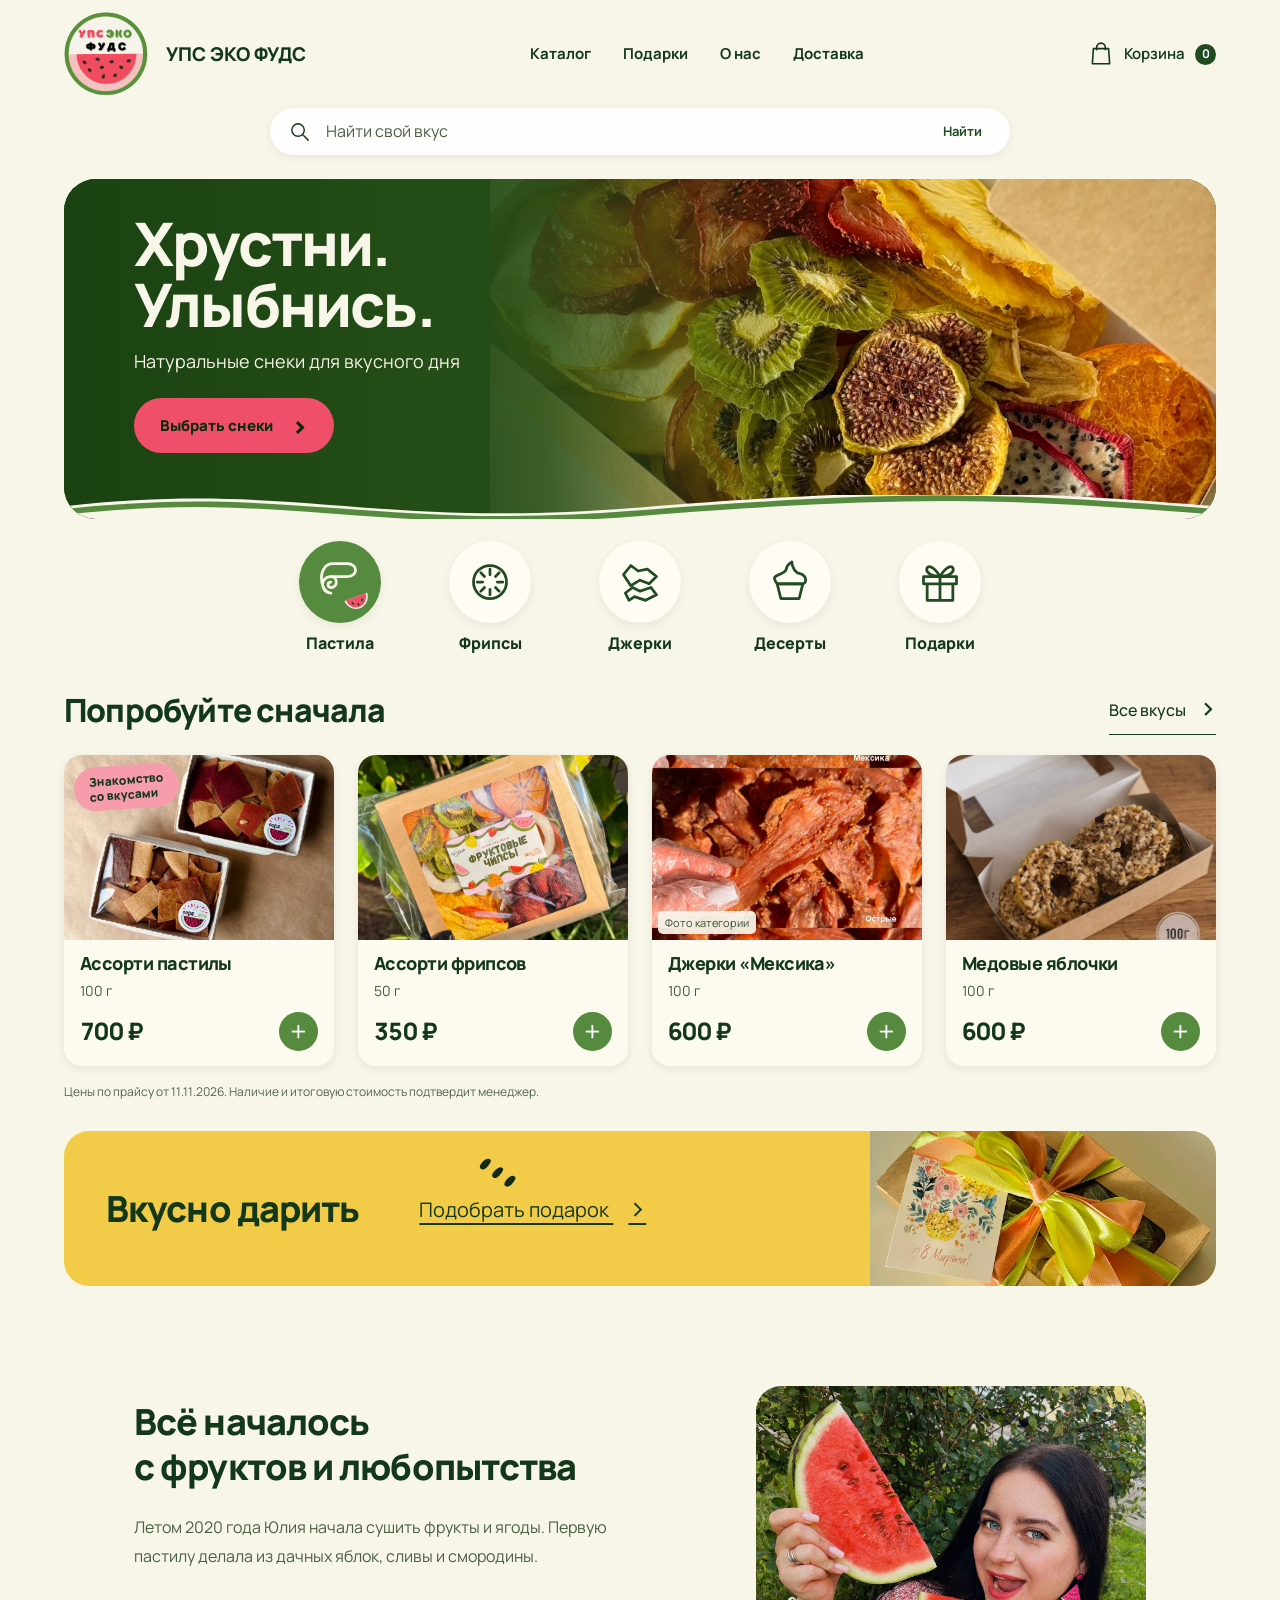
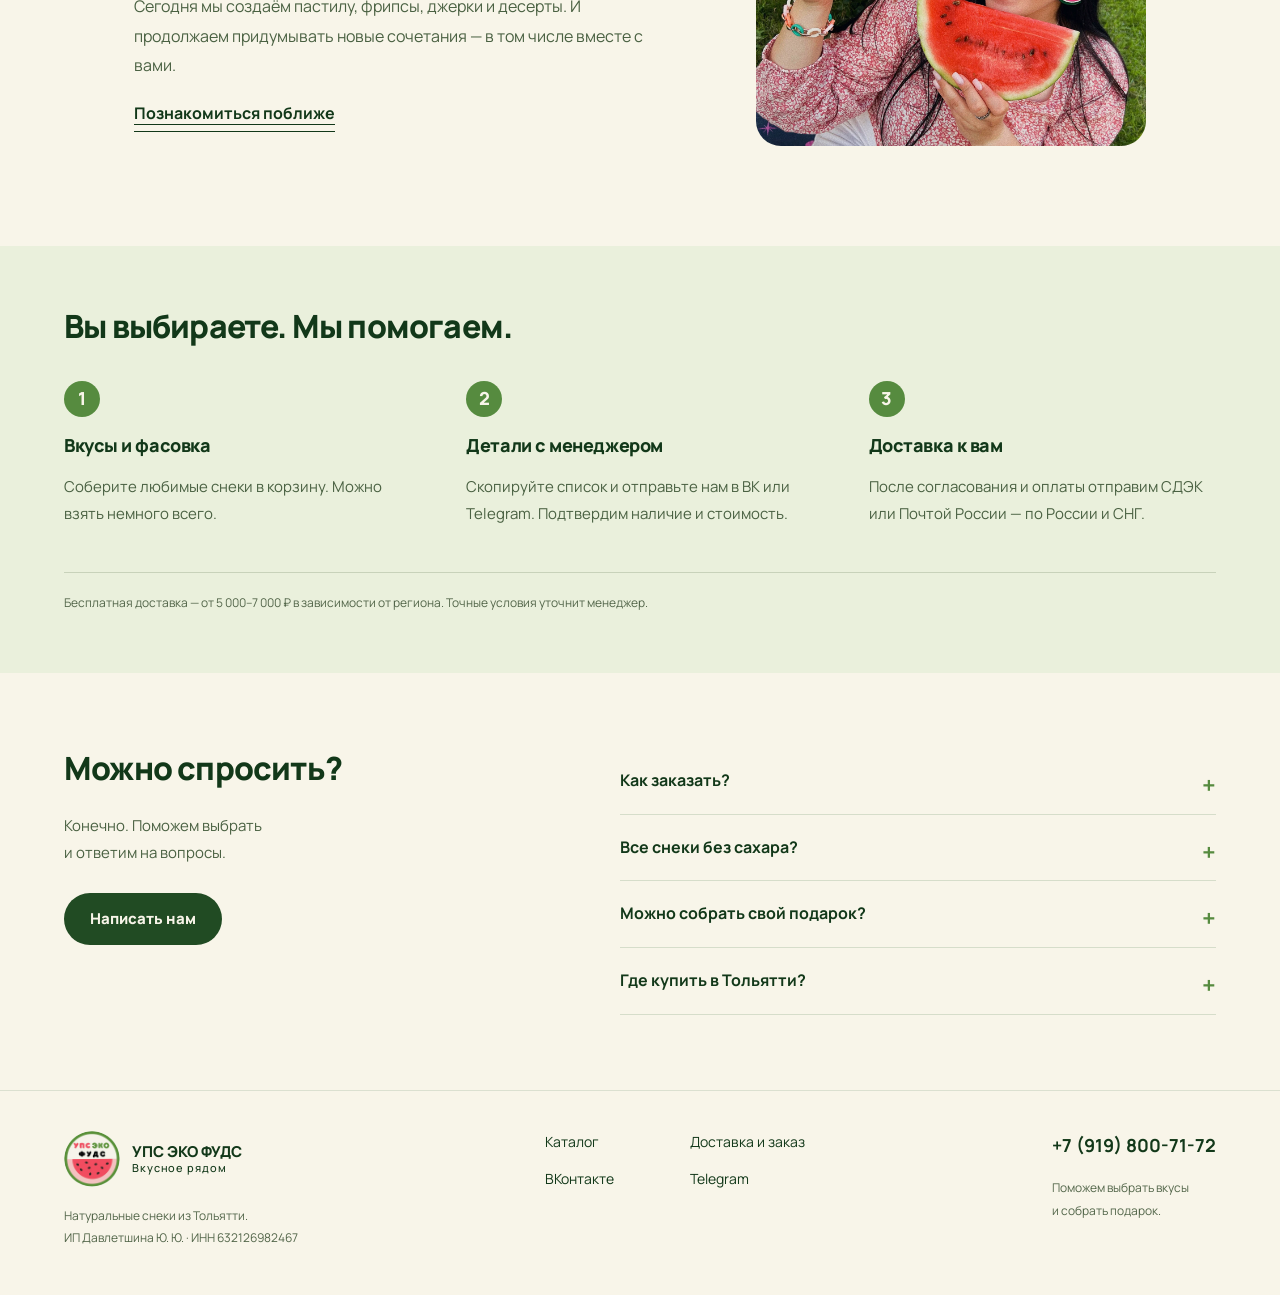
==== commit 828fc76f: "Publish approved EcoFood watermelon design with real VK photos" ====
--- a/oops-eco-foods/index.html
+++ b/oops-eco-foods/index.html
@@ -1,9 +1,11 @@
-<!doctype html><html lang="ru"><head><meta charset="utf-8"><meta name="viewport" content="width=device-width,initial-scale=1"><meta name="robots" content="noindex,nofollow"><title>Натуральные снеки — УПС ЭКО ФУДС</title><link rel="stylesheet" href="v2.css"></head><body data-page="home"><div class="demo">Прототип · Цены из&nbsp;прайса ВК от&nbsp;11.11.2026 · Заказы и&nbsp;оплата не&nbsp;отправляются</div><header class="shell"><a class="brand" href="index.html"><img src="assets/logo.jpg" alt="Логотип УПС ЭКО ФУДС"><span>УПС ЭКО ФУДС<small>НАТУРАЛЬНЫЕ СНЕКИ</small></span></a><nav aria-label="Основное меню"><a href="catalog.html">Каталог</a><a href="index.html#gifts">Подарки</a><a href="index.html#about">Производство</a><a href="index.html#delivery">Доставка</a></nav><a href="cart.html" class="cart-link">Корзина <b id="cart-count">0</b></a></header><main><section class="hero shell"><div><div class="eyebrow">ПРОИЗВОДИМ НАТУРАЛЬНЫЕ СНЕКИ С&nbsp;2020 ГОДА</div><h1>Натурально.<br>Вкусно.<br><em>Упс!</em></h1><p>Фруктовая пастила, хрустящие фрипсы, куриные джерки и&nbsp;подарки с&nbsp;настроением. Выбирайте вкус, фасовку&nbsp;— и&nbsp;собирайте свой заказ.</p><div class="actions"><a class="btn" href="catalog.html">Выбрать снеки ↗</a><a class="text-link" href="#gifts">Найти подарок</a></div><div class="hero-facts"><span>Из&nbsp;Тольятти&nbsp;— по&nbsp;РФ и&nbsp;СНГ</span><span>СДЭК и&nbsp;Почта России</span></div></div><div class="hero-art"><div class="watermelon" aria-hidden="true"><i></i><i></i><i></i><i></i><i></i></div><div class="stamp">ВСЁ НАЧАЛОСЬ<br>С&nbsp;ФРУКТОВ</div><div class="scribble">ваш&nbsp;вкусный день</div><small>Место для&nbsp;фото ассорти снеков бренда</small></div></section><div class="marquee">ПАСТИЛА <span>✳</span> ФРИПСЫ <span>✳</span> ДЖЕРКИ <span>✳</span> ПОДАРКИ <span>✳</span> УПС ЭКО ФУДС</div>
-<section class="shell section"><div class="section-top"><div><div class="eyebrow">01 / НАЙДИТЕ СВОЙ ВКУС</div><h2>Сегодня сладкое<br>или&nbsp;солёное?</h2></div><p>От&nbsp;маленького перекуса до&nbsp;подарочного бокса. Выберите раздел&nbsp;— покажем вкусы и&nbsp;фасовки.</p></div><div class="category-grid" id="categories"></div></section>
-<section class="shell section" style="padding-top:0"><div class="section-top"><div><div class="eyebrow">02 / ДЛЯ&nbsp;ПЕРВОГО ЗНАКОМСТВА</div><h2>Начните с&nbsp;ассорти</h2></div><a class="text-link" href="catalog.html">Весь&nbsp;каталог ↗</a></div><div class="products" id="featured"></div><p class="notice">Цены взяты из&nbsp;опубликованных прайсов от&nbsp;11 ноября 2026 года. Перед&nbsp;оплатой менеджер подтвердит наличие, итоговую стоимость и&nbsp;доставку.</p></section>
-<section class="about" id="about"><div class="about-art"><b>Сделано с&nbsp;увлечением.</b><span>Место для&nbsp;фотографии команды и&nbsp;процесса приготовления</span></div><div><div class="eyebrow">03 / ЛЮДИ И&nbsp;ВКУСЫ</div><h2>От&nbsp;первых яблок&nbsp;—<br>до&nbsp;своего производства</h2><p>Летом 2020 года Юлия начала сушить фрукты и&nbsp;ягоды. Потом были первые опыты с&nbsp;пастилой, десятки рецептов и&nbsp;поиск неожиданных сочетаний.</p><p>Сегодня в&nbsp;ассортименте есть пастила «Манго + маракуйя», овощные чипсы со&nbsp;специями, куриные джерки, десерты и&nbsp;подарочные наборы. А&nbsp;в&nbsp;соцсетях команда показывает, как&nbsp;всё готовится.</p><a class="text-link" href="story.html">История УПС ЭКО ФУДС ↗</a><div class="stats-row"><div><strong>2020</strong><span>начало истории бренда</span></div><div><strong>Тольятти</strong><span>город производства</span></div></div></div></section>
-<section class="gifts" id="gifts"><div class="shell section gift-content"><div><div class="eyebrow">04 / ПОДАРОК, КОТОРЫЙ ПОПРОБУЮТ</div><h2>Вместо ещё&nbsp;одной вещи&nbsp;—<br>коробочка вкусов</h2><p>Бокс с&nbsp;фрипсами, набор к&nbsp;чаю или&nbsp;мини-подарки для&nbsp;команды. УПС ЭКО ФУДС собирает и&nbsp;индивидуальные наборы: с&nbsp;открыткой, лентой и&nbsp;наполнением под&nbsp;повод.</p><a class="btn pink" href="catalog.html?category=Подарки">Посмотреть примеры наборов ↗</a><p class="intro-note">Показываем примеры из&nbsp;публикаций февраля 2026 года. Актуальные состав, цену и&nbsp;сроки сборки согласуем с&nbsp;менеджером.</p></div><div class="gift-box"><span>Место для&nbsp;фотографии подарочного бокса</span></div></div></section>
-<section class="shell section" id="delivery"><div class="eyebrow">05 / КАК&nbsp;СДЕЛАТЬ ЗАКАЗ</div><h2>Вы&nbsp;выбираете.<br>Мы&nbsp;уточняем детали</h2><div class="steps"><article><span class="n">01</span><h3>Вкус и&nbsp;фасовка</h3><p>Откройте карточку, выберите вес и&nbsp;добавьте продукт в&nbsp;корзину. Сумма пересчитается автоматически.</p></article><article><span class="n">02</span><h3>Оформление</h3><p>Укажите город и&nbsp;удобный способ связи. В&nbsp;готовом магазине менеджер подтвердит заказ и&nbsp;наличие. Здесь можно пройти демонстрацию.</p></article><article><span class="n">03</span><h3>Оплата и&nbsp;отправка</h3><p>Менеджер согласует детали, примет оплату и&nbsp;сориентирует по&nbsp;срокам доставки&nbsp;— так&nbsp;устроен заказ в&nbsp;группе ВК.</p></article></div><div class="delivery-line"><div><b>По&nbsp;России и&nbsp;СНГ</b><br>В&nbsp;описании ВК указаны СДЭК и&nbsp;Почта России. В&nbsp;Telegram также упоминаются Яндекс Доставка и&nbsp;5post&nbsp;— их&nbsp;доступность нужно уточнить.</div><div><b>Бесплатная доставка&nbsp;— по&nbsp;условиям региона</b><br>В&nbsp;описании ВК указан порог от&nbsp;5&nbsp;000 до&nbsp;7&nbsp;000&nbsp;₽. Точную сумму для&nbsp;вашего региона подтвердит менеджер.</div></div></section>
-<section class="shell section" style="padding-top:0"><div class="section-top"><div><div class="eyebrow">06 / СЛОВА ПОКУПАТЕЛЕЙ</div><h2>Уже&nbsp;попробовали</h2></div><p>Дословные комментарии из&nbsp;ВКонтакте.<br>У&nbsp;каждого&nbsp;— ссылка на&nbsp;оригинал.</p></div><div class="review-grid"><article><blockquote>Медовые яблочки просто восторг🔥 очень вкусные и&nbsp;ароматные😍❤</blockquote><small>Анастасия · 29 октября 2024</small><a href="https://vk.ru/wall-37708318_1121?reply=1122" target="_blank" rel="noopener">Оригинал комментария ↗</a></article><article><blockquote>Безумно вкусные 😋 обожаю 😍</blockquote><small>Ольга · о&nbsp;томатных чипсах · 10 октября 2024</small><a href="https://vk.ru/wall-37708318_1114?reply=1115" target="_blank" rel="noopener">Оригинал комментария ↗</a></article><article><blockquote>Очень вкусные) ореховые и&nbsp;нежные) никогда ничего подобного не&nbsp;пробовала!</blockquote><small>Комментарий о&nbsp;медовых яблочках · 19 июня 2023</small><a href="https://vk.ru/wall-37708318_85?reply=88" target="_blank" rel="noopener">Оригинал комментария ↗</a></article></div></section>
-<section class="shell section faq" style="padding-top:0"><div><div class="eyebrow">07 / ПЕРЕД&nbsp;ПОКУПКОЙ</div><h2>То,&nbsp;что&nbsp;вы<br>спрашиваете</h2><p class="muted">Ответы на&nbsp;вопросы<br>из&nbsp;комментариев группы.</p></div><div><details><summary>Как&nbsp;оформить заказ?</summary><p>В&nbsp;группе можно написать в&nbsp;сообщения или&nbsp;собрать корзину в&nbsp;каталоге и&nbsp;оформить заказ. После&nbsp;этого менеджер уточняет детали. В&nbsp;прототипе корзина и&nbsp;оформление работают в&nbsp;демонстрационном режиме.</p><a class="text-link" href="https://vk.ru/wall-37708318_1326" target="_blank" rel="noopener">Как&nbsp;это&nbsp;описано в&nbsp;группе ↗</a></details><details><summary>Сколько стоит доставка в&nbsp;мой&nbsp;город?</summary><p>Стоимость рассчитывает менеджер. В&nbsp;описании ВК указана бесплатная доставка при&nbsp;заказе от&nbsp;5&nbsp;000–7&nbsp;000&nbsp;₽ в&nbsp;зависимости от&nbsp;региона. Фиксированную стоимость для&nbsp;любого города бренд не&nbsp;обещает.</p></details><details><summary>Есть&nbsp;ли сахар в&nbsp;пастиле и&nbsp;конфетах?</summary><p>Состав зависит от&nbsp;продукта. В&nbsp;ассортименте есть десерты с&nbsp;мёдом, шоколадом, молочными ингредиентами и&nbsp;орехами. Смотрите состав выбранной позиции; если&nbsp;он&nbsp;неполный&nbsp;— уточните у&nbsp;менеджера до&nbsp;заказа. Общее обещание «всё без&nbsp;сахара» к&nbsp;ассортименту не&nbsp;применяется.</p></details><details><summary>Какой срок хранения?</summary><p>В&nbsp;ответах группы для&nbsp;отдельных продуктов встречается срок шесть месяцев. У&nbsp;каждого продукта свои условия: срок, температуру и&nbsp;правила после&nbsp;вскрытия нужно сверить с&nbsp;маркировкой конкретной упаковки.</p></details><details><summary>Как&nbsp;понять, сколько это&nbsp;— 50 или&nbsp;100 граммов?</summary><p>В&nbsp;карточке можно выбрать опубликованную фасовку и&nbsp;увидеть её&nbsp;цену. Для&nbsp;финального сайта добавим фотографии каждой фасовки рядом: их&nbsp;часто спрашивают в&nbsp;комментариях.</p></details><details><summary>Где&nbsp;купить в&nbsp;Тольятти?</summary><p>В&nbsp;Telegram от&nbsp;16 апреля 2026 года названы партнёрские магазины «Ферма вкуса»: Юбилейная, 40/5 и&nbsp;Баныкина, 19 ст. 2. Перед&nbsp;поездкой уточните наличие и&nbsp;график. Это&nbsp;партнёрские точки, а&nbsp;не&nbsp;подтверждённые адреса самовывоза с&nbsp;производства.</p></details></div></section>
-<section class="shell section" id="locations" style="padding-top:0"><div class="eyebrow">08 / В&nbsp;ТОЛЬЯТТИ</div><h2>Можно познакомиться ближе</h2><div class="locations"><article class="location-card"><h3>«Ферма вкуса»</h3><p>Юбилейная, 40/5 · рядом с&nbsp;«Вегой»<br>Баныкина, 19 ст. 2</p><small>Партнёрские точки из&nbsp;Telegram от&nbsp;16.04.2026. График и&nbsp;текущие остатки уточняйте перед&nbsp;визитом.</small><p><a class="text-link" href="https://t.me/oops_eco_foods/1493" target="_blank" rel="noopener">Публикация об&nbsp;адресах ↗</a></p></article><article class="location-card"><h3>Спросить у&nbsp;команды</h3><p>Поможем выбрать вкусы, обсудить доставку или&nbsp;собрать подарок.</p><a class="text-link" href="https://vk.ru/im?sel=-37708318" target="_blank" rel="noopener">Сообщения сообщества ВК ↗</a><br><a class="text-link" href="https://t.me/oops_eco_foods_t" target="_blank" rel="noopener">Заказ в&nbsp;Telegram ↗</a><p><a href="tel:+79198007172">+7 (919) 800-71-72</a></p></article></div></section><section class="cta"><div class="shell"><div><div class="eyebrow">ВКУСНОЕ НАЧИНАЕТСЯ С&nbsp;ВЫБОРА</div><h2>Соберём ваш&nbsp;УПС?</h2></div><div class="cta-actions"><a class="btn yellow" href="catalog.html">Открыть каталог ↗</a><a class="btn secondary" href="https://vk.ru/im?sel=-37708318" target="_blank" rel="noopener">Задать вопрос</a></div></div></section></main><footer class="shell"><a class="brand" href="index.html"><img src="assets/logo.jpg" alt=""><span>УПС ЭКО ФУДС<small>ВКУСНОЕ РЯДОМ</small></span></a><p>ИП Давлетшина Ю. Ю. · ИНН 632126982467<br>Прототип на&nbsp;материалах ВКонтакте и&nbsp;Telegram. Наличие подтверждает менеджер. Вместо фото продукции&nbsp;— заглушки.</p><div><a href="https://vk.ru/oops_eco_foods" target="_blank" rel="noopener">ВКонтакте ↗</a><a href="https://t.me/oops_eco_foods" target="_blank" rel="noopener">Telegram ↗</a><a href="kp/index.html">Предложение ↗</a></div></footer><div class="toast" role="status" id="toast"></div><script src="data.js"></script><script src="v2.js"></script></body></html>+<!doctype html><html lang="ru"><head><meta charset="utf-8"><meta name="viewport" content="width=device-width,initial-scale=1"><meta name="robots" content="noindex,nofollow"><meta name="description" content="Пастила, фруктовые чипсы, джерки и подарочные наборы УПС ЭКО ФУДС. Выберите вкус и фасовку. Из Тольятти по России и СНГ."><title>Натуральные снеки — УПС ЭКО ФУДС</title><link rel="stylesheet" href="foundation.css"><meta name="theme-color" content="#f8f5e9"><link rel="icon" href="assets/logo.jpg"><link rel="stylesheet" href="approved.css"></head><body data-page="home"><header class="shell site-header"><button class="menu-toggle" aria-label="Открыть меню" aria-expanded="false" aria-controls="mobile-menu"><svg viewBox="0 0 24 24" fill="none" stroke="currentColor" stroke-width="1.5" stroke-linecap="round" stroke-linejoin="round" aria-hidden="true"><path d="M4 6h16M4 12h16M4 18h16"/></svg></button><a class="brand" href="index.html"><img src="assets/logo.jpg" width="84" height="84" alt="УПС ЭКО ФУДС — на главную"><span>УПС ЭКО ФУДС</span></a><nav aria-label="Основное меню"><a href="catalog.html">Каталог</a><a href="index.html#gifts">Подарки</a><a href="index.html#about">О нас</a><a href="index.html#delivery">Доставка</a></nav><a href="cart.html" class="cart-link" aria-label="Корзина"><svg viewBox="0 0 24 24" fill="none" stroke="currentColor" stroke-width="1.5" stroke-linecap="round" stroke-linejoin="round" aria-hidden="true"><path d="M5 7h14l1 14H4L5 7Z"/><path d="M8 8V6a4 4 0 0 1 8 0v2"/></svg><span>Корзина</span><b id="cart-count">0</b></a></header><nav id="mobile-menu" class="mobile-menu shell" aria-label="Мобильное меню" hidden><a href="catalog.html">Все вкусы</a><a href="index.html#gifts">Подарки</a><a href="index.html#about">О нас</a><a href="index.html#delivery">Доставка</a><a href="index.html#contacts">Контакты</a></nav><main>
+<div class="shell"><form class="home-search" action="catalog.html" role="search"><svg viewBox="0 0 24 24" fill="none" stroke="currentColor" stroke-width="1.5" stroke-linecap="round" stroke-linejoin="round" aria-hidden="true"><circle cx="10.5" cy="10.5" r="6.5"/><path d="m16 16 5 5"/></svg><input name="q" aria-label="Найти свой вкус" placeholder="Найти свой вкус"><button aria-label="Искать" type="submit">Найти</button></form>
+<section class="campaign" aria-label="Вкусное знакомство"><img class="campaign-photo" src="assets/vk-1269-2.webp" width="1200" height="1500" fetchpriority="high" alt="Реальный подарочный набор с фруктовыми чипсами из группы УПС ЭКО ФУДС"><div class="campaign-shade"></div><div class="campaign-copy"><h1>Хрустни.<br>Улыбнись.</h1><p>Натуральные снеки<br class="mobile-break"> для вкусного дня</p><a class="btn coral" href="catalog.html">Выбрать снеки <span aria-hidden="true">›</span></a></div><svg class="rind-wave" viewBox="0 0 1400 40" preserveAspectRatio="none" aria-hidden="true"><path d="M0 18C280-23 370 55 700 20S1150-8 1400 18V40H0Z" fill="#f8f5e9"/><path d="M0 27C280-14 370 64 700 29S1150 1 1400 27" fill="none" stroke="#568b3f" stroke-width="9"/></svg></section>
+<nav class="category-choices" aria-label="Выберите категорию"><a class="category-choice" href="catalog.html?category=Пастила"><span class="category-circle"><svg viewBox="0 0 24 24" fill="none" stroke="currentColor" stroke-width="1.5" stroke-linecap="round" stroke-linejoin="round" aria-hidden="true"><path d="M7 18c-6 0-6-9 0-9h9c6 0 6-7 0-7H8C0 2 0 17 7 18Z"/><path d="M7 9c4 0 4 6 0 6-2 0-2-3 0-3"/></svg><img src="assets/watermelon.svg" width="32" height="24" alt=""></span><b>Пастила</b></a><a class="category-choice" href="catalog.html?category=Фрипсы"><span class="category-circle"><svg viewBox="0 0 24 24" fill="none" stroke="currentColor" stroke-width="1.5" stroke-linecap="round" stroke-linejoin="round" aria-hidden="true"><circle cx="12" cy="12" r="9"/><path d="m12 5 0 3m0 8v3M5 12h3m8 0h3m-12-5 2 2m6 6 2 2M7 17l2-2m6-6 2-2"/></svg></span><b>Фрипсы</b></a><a class="category-choice" href="catalog.html?category=Джерки"><span class="category-circle"><svg viewBox="0 0 24 24" fill="none" stroke="currentColor" stroke-width="1.5" stroke-linecap="round" stroke-linejoin="round" aria-hidden="true"><path d="m3 8 4-5 4 3 5-1 5 4-4 4-5-2-5 3-4-6Z"/><path d="m4 18 4-3 4 2 6-2 3 4-6 3-6-2-3 2-2-4Z"/></svg></span><b>Джерки</b></a><a class="category-choice" href="catalog.html?category=Десерты"><span class="category-circle"><svg viewBox="0 0 24 24" fill="none" stroke="currentColor" stroke-width="1.5" stroke-linecap="round" stroke-linejoin="round" aria-hidden="true"><path d="M5 13h14l-2 8H7l-2-8Z"/><path d="M5 13c-5-6 4-4 5-8 0-2 3-4 3-4s0 4 3 6c6 1 5 6 3 6Z"/></svg></span><b>Десерты</b></a><a class="category-choice" href="catalog.html?category=Подарки"><span class="category-circle"><svg viewBox="0 0 24 24" fill="none" stroke="currentColor" stroke-width="1.5" stroke-linecap="round" stroke-linejoin="round" aria-hidden="true"><path d="M3 9h18v4H3Zm2 4v9h14v-9M12 9v13"/><path d="M12 9C0 9 5-3 12 9Zm0 0C24 9 19-3 12 9Z"/></svg></span><b>Подарки</b></a></nav>
+<section class="featured-section"><div class="section-top"><h2>Попробуйте сначала</h2><a class="text-link" href="catalog.html">Все вкусы <span aria-hidden="true">›</span></a></div><div class="products" id="featured"></div><p class="price-note">Цены по прайсу от 11.11.2026. Наличие и итоговую стоимость подтвердит менеджер.</p></section>
+<section class="gift-banner" id="gifts"><div><h2>Вкусно дарить</h2><a href="catalog.html?category=Подарки">Подобрать подарок <span aria-hidden="true">›</span></a></div><span class="seeds" aria-hidden="true"><i></i><i></i><i></i></span><img src="assets/vk-1269-3.webp" loading="lazy" width="800" height="1100" alt="Подарочный бокс УПС ЭКО ФУДС с лентой"></section>
+<section class="brand-story" id="about"><div><h2>Всё началось<br>с фруктов и любопытства</h2><p>Летом 2020 года Юлия начала сушить фрукты и ягоды. Первую пастилу делала из дачных яблок, сливы и смородины.</p><p>Сегодня мы создаём пастилу, фрипсы, джерки и десерты. И продолжаем придумывать новые сочетания — в том числе вместе с вами.</p><a class="text-link" href="story.html">Познакомиться поближе</a></div><img src="assets/vk-113-1.webp" loading="lazy" width="700" height="900" alt="Юлия, основательница УПС ЭКО ФУДС, с арбузом"></section>
+</div>
+<section class="delivery-band" id="delivery"><div class="shell"><h2>Вы выбираете. Мы помогаем.</h2><div class="steps"><article><span class="step-n">1</span><h3>Вкусы и фасовка</h3><p>Соберите любимые снеки в корзину. Можно взять немного всего.</p></article><article><span class="step-n">2</span><h3>Детали с менеджером</h3><p>Скопируйте список и отправьте нам в ВК или Telegram. Подтвердим наличие и стоимость.</p></article><article><span class="step-n">3</span><h3>Доставка к вам</h3><p>После согласования и оплаты отправим СДЭК или Почтой России — по России и СНГ.</p></article></div><p class="price-note">Бесплатная доставка — от 5 000–7 000 ₽ в зависимости от региона. Точные условия уточнит менеджер.</p></div></section>
+<section class="shell faq-section"><div><h2>Можно спросить?</h2><p>Конечно. Поможем выбрать<br>и ответим на вопросы.</p><a class="btn" href="https://vk.ru/im?sel=-37708318" target="_blank" rel="noopener">Написать нам</a></div><div><details><summary>Как заказать?</summary><p>Добавьте товары в корзину, проверьте список, скопируйте его и отправьте в официальные сообщения бренда. Менеджер согласует состав заказа, доставку и оплату.</p></details><details><summary>Все снеки без сахара?</summary><p>Состав зависит от конкретного продукта. В ассортименте есть мёд, шоколад, орехи и молочные ингредиенты. Перед покупкой уточните полный состав и аллергены.</p></details><details><summary>Можно собрать свой подарок?</summary><p>Да. Обсудите с командой повод, количество наборов и желаемое наполнение. Цену и сроки сборки подтвердит менеджер.</p></details><details><summary>Где купить в Тольятти?</summary><p>В публикации от 16.04.2026 указаны партнёрские магазины «Ферма вкуса»: Юбилейная, 40/5 и Баныкина, 19 ст. 2. График и наличие уточняйте перед поездкой.</p></details></div></section>
+</main><footer class="shell" id="contacts"><div><a class="brand" href="index.html"><img src="assets/logo.jpg" width="56" height="56" alt=""><span>УПС ЭКО ФУДС<small>Вкусное рядом</small></span></a><p>Натуральные снеки из Тольятти.<br>ИП Давлетшина Ю. Ю. · ИНН 632126982467</p></div><div class="footer-links"><a href="catalog.html">Каталог</a><a href="index.html#delivery">Доставка и заказ</a><a href="https://vk.ru/oops_eco_foods" target="_blank" rel="noopener">ВКонтакте</a><a href="https://t.me/oops_eco_foods" target="_blank" rel="noopener">Telegram</a></div><div><a class="footer-phone" href="tel:+79198007172">+7 (919) 800-71-72</a><p>Поможем выбрать вкусы<br>и собрать подарок.</p></div></footer><nav class="bottom-nav" aria-label="Быстрая навигация"><a href="index.html"><svg viewBox="0 0 24 24" fill="none" stroke="currentColor" stroke-width="1.5" stroke-linecap="round" stroke-linejoin="round" aria-hidden="true"><path d="m3 10 9-7 9 7v11h-7v-7h-4v7H3Z"/></svg><span>Главная</span></a><a href="catalog.html"><img src="assets/watermelon.svg" alt="" width="30" height="30"><span>Каталог</span></a><a href="cart.html"><svg viewBox="0 0 24 24" fill="none" stroke="currentColor" stroke-width="1.5" stroke-linecap="round" stroke-linejoin="round" aria-hidden="true"><path d="M5 7h14l1 14H4L5 7Z"/><path d="M8 8V6a4 4 0 0 1 8 0v2"/></svg><span>Корзина</span></a><a href="index.html#contacts"><svg viewBox="0 0 24 24" fill="none" stroke="currentColor" stroke-width="1.5" stroke-linecap="round" stroke-linejoin="round" aria-hidden="true"><path d="M6 3 3 6c0 8 7 15 15 15l3-3-5-4-3 2-5-5 2-3-4-5Z"/></svg><span>Контакты</span></a></nav><div class="toast" role="status" id="toast"></div><script src="products.js"></script><script src="store.js"></script></body></html>
--- a/oops-eco-foods/approved.css
+++ b/oops-eco-foods/approved.css
@@ -0,0 +1,11 @@
+@import url('fonts.css');
+:root{--ink:#123819;--cream:#f8f5e9;--green:#568b3f;--dark:#214b23;--pink:#f04f69;--yellow:#f2cb48;--line:#deded0}*{box-sizing:border-box}body{margin:0;background:var(--cream);color:var(--ink);font:16px/1.6 Manrope,Arial,sans-serif}::selection{background:var(--yellow);color:var(--ink)}input,textarea{caret-color:var(--dark)}a{color:inherit;text-decoration:none}button,a,input,summary{ -webkit-tap-highlight-color:transparent}button,input,select,textarea{font:inherit}button{cursor:pointer}button:focus-visible,a:focus-visible,input:focus-visible,select:focus-visible,textarea:focus-visible,summary:focus-visible{outline:3px solid #bd3655;outline-offset:4px}img{max-width:100%}figure{margin:0}.shell{max-width:1440px;margin:auto;padding-left:64px;padding-right:64px}h1,h2,h3{font-family:Manrope,Arial,sans-serif;color:var(--ink);letter-spacing:-.025em}h2{font-size:32px;line-height:1.25;font-weight:800;margin:0 0 24px}h3{font-size:19px;font-weight:800}.site-header{height:108px;display:flex;gap:30px;align-items:center;justify-content:space-between}.brand{display:flex;align-items:center;gap:18px;font-size:19px;font-weight:800;white-space:nowrap}.brand img{width:84px;height:84px;border-radius:50%}.brand small{display:block;font-size:11px;letter-spacing:.08em;font-weight:500}.site-header nav{display:flex;gap:32px;font-weight:700;font-size:15px}.site-header nav a:hover,.footer-links a:hover{color:var(--green)}.cart-link{border:0;padding:0;display:flex;align-items:center;gap:10px;font-size:15px;font-weight:600}.cart-link svg{width:26px;height:26px}.cart-link b{font-size:12px;min-width:21px;height:21px;display:grid;place-items:center;background:var(--dark);color:white;border-radius:50%;margin:0}.menu-toggle{display:none;background:none;border:0;padding:8px;color:var(--dark)}.menu-toggle svg{width:30px;height:30px}.mobile-menu[hidden]{display:none}.mobile-menu{display:flex;flex-wrap:wrap;gap:14px 25px;padding-top:15px;padding-bottom:20px}.home-search{max-width:740px;height:47px;margin:0 auto 24px;display:flex;align-items:center;gap:13px;background:#fffefd;border-radius:30px;box-shadow:0 2px 8px #23351212;padding:0 18px}.home-search svg{width:23px;height:23px;flex:none}.home-search input{border:0;background:none;min-width:0;width:100%;outline-offset:8px;color:var(--ink);font-size:16px}.home-search input::placeholder{color:#486143}.home-search button{background:none;border:0;color:var(--dark);font-size:13px;font-weight:700;padding:10px}.campaign{position:relative;height:340px;background:#183f15;border-radius:32px;overflow:hidden}.campaign-photo{position:absolute;right:0;top:0;width:63%;height:100%;object-fit:cover;object-position:center 50%}.campaign-shade{position:absolute;inset:0;background:linear-gradient(90deg,#1b4212 0%,#244d17 32%,#244d17dc 42%,#244d1700 67%)}.campaign-copy{position:relative;z-index:1;padding:34px 70px;max-width:650px;color:var(--cream)}.campaign h1{font-size:60px;line-height:1.02;margin:0 0 12px;font-weight:800;color:var(--cream);letter-spacing:-.03em}.campaign p{font-size:18px;margin:0 0 22px;color:var(--cream)}.mobile-break{display:none}.btn{border:0;display:inline-flex;align-items:center;justify-content:center;gap:18px;background:var(--dark);color:var(--cream);border-radius:30px;padding:14px 26px;font-size:15px;font-weight:800;min-height:48px;transition:transform .2s,background .2s}.btn:hover{background:#37692a;transform:translateY(-1px)}.btn.coral{background:var(--pink);color:#092b10}.btn.coral:hover{background:#ff6b83}.btn.coral span{font-size:27px;line-height:1}.btn.yellow{background:var(--yellow);color:var(--ink)}.rind-wave{position:absolute;bottom:-1px;left:0;width:100%;height:25px;z-index:2}.category-choices{display:flex;align-items:start;justify-content:center;gap:68px;margin:22px auto 28px}.category-choice{display:flex;flex-direction:column;align-items:center;gap:8px}.category-choice b{font-size:16px;font-weight:800}.category-circle{position:relative;display:grid;place-items:center;width:82px;height:82px;background:#fffcf3;border-radius:50%;box-shadow:0 3px 10px #26371a12;color:var(--dark);transition:background .2s,transform .2s}.category-circle>svg{width:44px;height:44px}.category-choice:first-child .category-circle{background:var(--green);color:var(--cream)}.category-circle>img{position:absolute;bottom:8px;right:7px;transform:rotate(-20deg)}.category-choice:hover .category-circle{transform:translateY(-3px);background:#e6edda}.category-choice:first-child:hover .category-circle{background:#3e702d}.section-top{display:flex;align-items:center;justify-content:space-between;gap:25px;margin-bottom:20px}.section-top h2{margin:0}.text-link{font-size:16px;font-weight:500;text-decoration:none}.text-link span{font-size:28px;vertical-align:-2px;margin-left:10px}.text-link:hover{text-decoration:underline;text-underline-offset:5px}.products{display:grid;grid-template-columns:repeat(4,minmax(0,1fr));gap:24px}.product-card{position:relative;border-radius:18px;background:#fdfaf0;overflow:hidden;box-shadow:0 3px 8px #22331b14;min-width:0;padding-bottom:15px}.product-card>a{display:block}.product-art.photo-art{height:185px;aspect-ratio:auto;border-radius:0;background:#e9e3d0;overflow:hidden;position:relative;display:block;margin:0}.product-art.photo-art:after{display:none}.photo-art img{display:block;width:100%;height:100%;object-fit:cover;transition:transform .4s cubic-bezier(.2,.8,.2,1)}.product-card:hover .photo-art img{transform:scale(1.035)}.photo-art figcaption{position:absolute;bottom:6px;left:6px;max-width:calc(100% - 12px);background:#f8f5e9ed;border-radius:5px;padding:3px 7px;font-size:11px;color:#3a5132}.product-card h3{font-size:18px;line-height:1.3;letter-spacing:-.03em;font-weight:800;margin:12px 16px 4px}.product-card p{font-size:14px;color:#3e6033;min-height:0;margin:0 16px}.card-bottom{display:flex;align-items:center;justify-content:space-between;gap:8px;margin:10px 16px 0}.product-card .price{font-size:24px;font-weight:800;line-height:1.2;letter-spacing:-.03em}.quick-add{width:39px;height:39px;border:0;border-radius:50%;background:var(--green);color:white;font-size:29px;line-height:1;display:grid;place-items:center;flex:none}.quick-add:hover{background:var(--dark)}.card-detail{font-size:13px;text-decoration:underline}.product-badge{position:absolute;left:10px;top:10px;background:#f79cab;padding:7px 15px;border-radius:25px;font-size:12px;line-height:1.25;font-weight:800;color:#13351a;transform:rotate(-4deg)}.price-note{font-size:12px;color:#53664a;line-height:1.7;margin:16px 0 0}.gift-banner{display:flex;align-items:center;position:relative;min-height:155px;margin-top:28px;border-radius:25px;overflow:hidden;background:var(--yellow)}.gift-banner>div{display:flex;align-items:center;gap:60px;position:relative;z-index:1;padding:28px 42px;max-width:75%;flex-wrap:wrap}.gift-banner h2{font-size:36px;margin:0}.gift-banner a{font-size:20px;text-decoration:underline;text-underline-offset:6px}.gift-banner a span{font-size:30px;margin-left:15px;vertical-align:-2px}.gift-banner>img{position:absolute;right:0;top:0;width:30%;height:100%;object-fit:cover;object-position:center 48%}.seeds{display:flex;gap:8px;position:absolute;left:36%;top:35px;transform:rotate(35deg)}.seeds i{width:7px;height:13px;background:#142816;border-radius:70% 30% 60% 40%}.brand-story{display:grid;grid-template-columns:1.15fr .85fr;align-items:center;gap:95px;padding:100px 70px}.brand-story h2{font-size:36px;max-width:560px}.brand-story p{font-size:16px;line-height:1.85;max-width:520px;color:#4a6142;margin:0 0 20px}.brand-story .text-link{font-weight:700;text-decoration:underline;text-underline-offset:5px}.brand-story>img{height:360px;width:100%;object-fit:cover;object-position:center 42%;border-radius:25px}.delivery-band{background:#eaf0dc;padding:60px 0}.steps{display:grid;grid-template-columns:repeat(3,1fr);gap:55px;margin-top:35px}.steps article{border:0;padding:0}.step-n{display:grid;place-items:center;width:36px;height:36px;border-radius:50%;background:var(--green);color:var(--cream);font-size:18px;font-weight:800}.steps h3{margin:16px 0 10px}.steps p{font-size:15px;line-height:1.8;color:#4a6142}.delivery-band .price-note{padding-top:20px;border-top:1px solid #c8d2ba;margin-top:30px}.faq-section{display:grid;grid-template-columns:1fr 1.25fr;gap:80px;padding-top:75px;padding-bottom:75px}.faq-section p{color:#4a6142;line-height:1.8;font-size:15px}.faq-section .btn{margin-top:12px}details{border-bottom:1px solid #d6ddca;padding:20px 0}summary{font-size:16px;font-weight:700;cursor:pointer;list-style:none;position:relative;padding-right:25px}summary:after{content:'+';position:absolute;right:0;top:-2px;color:var(--green);font-size:24px}details[open] summary:after{content:'−'}summary::-webkit-details-marker{display:none}details p{font-size:15px;color:#4a6142}footer.shell{display:flex;justify-content:space-between;align-items:start;gap:50px;padding-top:40px;padding-bottom:45px;border-top:1px solid #dbe0d0}footer>div{display:block}footer .brand{font-size:15px;gap:12px}footer .brand img{width:56px;height:56px}footer p{font-size:12px;line-height:1.9;color:#53664a;max-width:350px;margin:18px 0 0}.footer-links{display:grid!important;grid-template-columns:1fr 1fr;gap:15px 30px;font-size:14px}.footer-phone{font-size:18px;font-weight:700}.bottom-nav{display:none}.eyebrow{display:none}.page-head{padding-top:20px;padding-bottom:5px}.page-head h1{font-size:44px;line-height:1.2;letter-spacing:-.03em;font-weight:800;margin:20px 0}.page-head p{font-size:16px;max-width:650px;color:#4a6142}.breadcrumbs{font-size:13px;color:#53664a;margin-top:20px}.tools{margin-top:28px;gap:20px}.filters{gap:8px}.filters button{font-size:14px;border:1px solid #b9c6ac;border-radius:30px;padding:10px 18px;color:var(--dark)}.filters button.active{background:var(--green);color:white}.search{font-size:15px;border:1px solid #b9c6ac;border-radius:24px;padding:12px 18px;min-width:0}.intro-note,.notice{font-size:13px;color:#53664a;line-height:1.8}.section{padding-top:55px;padding-bottom:55px}.item-layout{display:grid;grid-template-columns:1fr 1fr;gap:65px;padding-top:20px;padding-bottom:45px}.item-layout>.photo-art{height:580px;border-radius:20px}.item-layout h1{font-size:38px;line-height:1.2;font-weight:800;letter-spacing:-.025em;margin:10px 0 20px}.item-layout .description{font-size:16px;color:#4a6142}.variant-label{font-size:14px}.variant-select{font-size:16px;border-radius:10px;background:var(--cream);border-color:#b9c6ac}.item-price{font-size:30px}.item-specs{font-size:14px;line-height:1.85}.source{font-size:12px;line-height:1.8;color:#53664a}.cart-layout{gap:45px;margin-bottom:60px}.summary-box{background:#eaf0dc;border-radius:16px;padding:28px}.summary-box h2{font-size:27px}.summary-line{font-size:14px}.summary-total{font-size:22px}.summary-box p{font-size:13px}.cart-row{grid-template-columns:80px 1fr auto;gap:20px}.cart-mini{width:80px;height:100px;border-radius:10px;overflow:hidden;background:#e9e3d0}.cart-mini img{width:100%;height:100%;object-fit:cover}.cart-row h3{font-size:16px}.cart-row p{font-size:13px}.qty button{min-height:34px;min-width:28px}.remove{font-size:13px}.field{font-size:14px}.field input,.field select,.field textarea{font-size:16px;border-radius:10px}.form-check{font-size:14px}.success h1{font-size:40px;font-weight:800;letter-spacing:-.03em}.success p{font-size:16px}.success .symbol{background:#eaf0dc}.success .actions{justify-content:center}.order-text{font-size:15px;border-radius:12px;background:#fffdf7}.article{max-width:800px;margin:20px auto 70px}.article h1{font-size:42px;font-weight:800;line-height:1.2;letter-spacing:-.03em}.article p{font-size:16px}.article h2{margin-top:35px}.article blockquote{font-size:24px;font-weight:700;margin:35px 0;color:var(--dark)}.story-photo{height:380px;width:100%;object-fit:cover;object-position:center 40%;border-radius:20px;margin-top:20px}.toast{border-radius:20px;font-size:14px;box-shadow:0 5px 20px #18381922}.home-search:focus-within{outline:2px solid var(--green);outline-offset:3px}.home-search input:focus-visible{outline:0}
+@media(min-width:1500px){.campaign{height:360px}.campaign-copy{padding-top:40px}}
+@media(max-width:1150px){.shell{padding-left:35px;padding-right:35px}.brand span{font-size:16px}.site-header nav{gap:22px}.campaign-copy{padding-left:45px}.category-choices{gap:50px}.product-art.photo-art{height:170px}.product-card h3{font-size:16px}.gift-banner>div{gap:25px}.gift-banner h2{font-size:31px}.gift-banner a{font-size:17px}.brand-story{padding:80px 35px;gap:55px}}
+@media(max-width:850px){.shell{padding-left:25px;padding-right:25px}.site-header{gap:20px}.brand span{display:none}.site-header nav{gap:18px;font-size:14px}.brand img{width:72px;height:72px}.campaign-copy{padding-left:35px}.campaign h1{font-size:54px}.campaign p{font-size:17px}.category-choices{gap:35px}.category-circle{width:74px;height:74px}.category-choice b{font-size:14px}.products{gap:18px;grid-template-columns:repeat(2,minmax(0,1fr))}.product-art.photo-art{height:220px}.product-card h3{font-size:19px}.gift-banner>div{max-width:70%;display:block;padding:25px 30px}.gift-banner h2{margin-bottom:10px}.gift-banner>img{width:35%}.seeds{display:none}.brand-story{padding:70px 0;gap:40px}.brand-story h2{font-size:30px}.brand-story>img{height:340px}.steps{gap:30px}.faq-section{gap:40px}.item-layout{gap:35px}.item-layout>.photo-art{height:480px}.item-layout h1{font-size:32px}footer.shell{flex-wrap:wrap}.section-top h2{font-size:28px}}
+@media(max-width:600px){body{padding-bottom:79px}.shell{padding-left:18px;padding-right:18px}.site-header{height:104px;position:relative;justify-content:space-between;gap:15px}.brand img{width:91px;height:91px}.site-header nav{display:none}.menu-toggle{display:block}.cart-link span{display:none}.cart-link svg{width:30px;height:30px}.cart-link b{position:absolute;right:14px;top:25px;min-width:18px;height:18px;font-size:10px}.home-search{height:45px;margin-top:9px;margin-bottom:21px;padding:0 14px;gap:10px}.home-search input{font-size:15px}.home-search button{font-size:12px;padding-right:0}.campaign{height:325px;border-radius:24px;margin-left:-9px;margin-right:-9px}.campaign-photo{width:77%;object-position:center 48%}.campaign-shade{background:linear-gradient(90deg,#234b14 0%,#244d17ed 25%,#244d1780 49%,#244d1700 80%)}.campaign-copy{padding:23px 20px;max-width:90%}.campaign h1{font-size:43px;line-height:1.03;max-width:280px;letter-spacing:-.035em;margin-bottom:14px}.campaign p{font-size:15px;line-height:1.5;margin-bottom:24px;max-width:220px}.mobile-break{display:block}.btn{padding:12px 22px;font-size:14px;min-height:47px;gap:12px}.campaign .btn{padding:11px 20px;min-height:44px;font-size:15px}.rind-wave{height:22px}.category-choices{justify-content:space-between;gap:6px;margin:19px -2px 28px}.category-circle{width:57px;height:57px}.category-circle>svg{width:32px;height:32px}.category-circle>img{width:23px;height:18px;bottom:5px;right:4px}.category-choice{gap:7px;min-width:0}.category-choice b{font-size:11px;letter-spacing:-.02em}.section-top{gap:10px;align-items:center;margin-bottom:18px}.section-top h2{font-size:24px;line-height:1.25}.section-top .text-link{font-size:12px;white-space:nowrap}.text-link span{font-size:24px;margin-left:4px}.products{gap:15px}.product-card{border-radius:15px;padding-bottom:13px}.product-art.photo-art{height:150px}.product-card h3{font-size:15px;margin:10px 11px 4px;line-height:1.35}.product-card p{font-size:12px;margin:0 11px}.card-bottom{margin:9px 11px 0;gap:5px}.product-card .price{font-size:22px}.quick-add{width:34px;height:34px;font-size:26px}.product-badge{font-size:10px;padding:5px 10px;left:7px;top:7px}.photo-art figcaption{font-size:9px;padding:2px 5px;bottom:5px;left:5px}.featured-section .products .product-card:nth-child(n+3){display:none}.price-note{font-size:11px;margin-top:14px}.gift-banner{min-height:140px;margin-top:24px;border-radius:22px}.gift-banner>div{padding:20px 16px;max-width:75%}.gift-banner h2{font-size:25px;margin:0 0 12px;max-width:190px}.gift-banner a{font-size:14px}.gift-banner a span{font-size:23px;margin-left:7px}.gift-banner>img{width:43%;object-position:center}.gift-banner:before{content:'';position:absolute;inset:0;background:linear-gradient(90deg,#f2cb48 25%,#f2cb48e6 50%,#f2cb4800 70%);z-index:1}.brand-story{grid-template-columns:1fr;padding:55px 0;gap:28px}.brand-story h2{font-size:29px}.brand-story p{font-size:15px}.brand-story>img{height:330px;max-width:100%}.delivery-band{padding:45px 0}.delivery-band h2{font-size:28px}.steps{grid-template-columns:1fr;gap:22px;margin-top:27px}.steps article{display:grid;grid-template-columns:34px 1fr;gap:0 14px}.step-n{grid-row:1/3;width:32px;height:32px;font-size:16px}.steps h3{font-size:17px;margin:0 0 8px}.steps p{font-size:14px;margin:0}.faq-section{grid-template-columns:1fr;gap:25px;padding-top:50px;padding-bottom:45px}.faq-section h2{font-size:28px}.faq-section>div>p{font-size:15px}.faq-section summary{font-size:15px}details p{font-size:14px}footer.shell{padding-top:30px;padding-bottom:30px;gap:28px;flex-direction:column}footer .brand span{display:block}footer .brand img{width:55px;height:55px}footer p{font-size:12px}.footer-links{gap:12px 35px;font-size:14px}.bottom-nav{position:fixed;bottom:0;left:0;right:0;z-index:50;background:#fbf8ee;border-top:1px solid #e5e6da;display:flex;justify-content:space-around;gap:10px;align-items:center;height:73px;padding:7px 10px max(7px,env(safe-area-inset-bottom))}.bottom-nav a{display:flex;flex-direction:column;align-items:center;gap:3px;font-size:11px;font-weight:700;min-width:50px}.bottom-nav svg{width:26px;height:26px}.bottom-nav img{width:30px;height:26px}.bottom-nav a:hover{color:var(--green)}.toast{bottom:85px;max-width:calc(100% - 30px);font-size:13px;padding:12px 20px}.page-head h1{font-size:34px}.page-head p{font-size:15px}.tools{gap:15px;display:block}.filters{margin-bottom:16px;gap:7px;display:flex;flex-wrap:wrap}.filters button{font-size:12px;padding:8px 13px}.search{width:100%;font-size:14px}.section{padding-top:35px;padding-bottom:35px}.item-layout{grid-template-columns:1fr;gap:24px;padding-top:15px}.item-layout>.photo-art{height:400px}.item-layout h1{font-size:31px}.item-layout .description{font-size:15px}.item-specs{font-size:14px}.source{font-size:12px}.buy-row{gap:15px}.item-price{font-size:27px}.cart-layout{grid-template-columns:1fr;gap:30px}.cart-row{grid-template-columns:58px 1fr auto;gap:12px}.cart-mini{width:58px;height:78px}.cart-row h3{font-size:14px}.cart-row p{font-size:12px}.line-price{font-size:13px}.summary-box{position:static;padding:23px}.summary-box h2{font-size:25px}.summary-line{font-size:13px}.summary-total{font-size:21px}.form-grid{grid-template-columns:1fr}.success h1{font-size:32px}.success p{font-size:15px}.order-text{font-size:14px}.success .actions{gap:12px}.success .btn{min-width:150px}.article h1{font-size:34px}.article h2{font-size:27px}.article p{font-size:15px}.story-photo{height:340px}.article blockquote{font-size:21px}.card-detail{font-size:11px}}
+@media(max-width:360px){.shell{padding-left:15px;padding-right:15px}.campaign h1{font-size:39px}.category-circle{width:51px;height:51px}.category-circle>svg{width:29px;height:29px}.category-choice b{font-size:10px}.section-top h2{font-size:21px}.product-art.photo-art{height:135px}.product-card h3{font-size:14px}.product-card .price{font-size:20px}}
+nav.category-choices>a,nav.bottom-nav>a{display:flex}nav.mobile-menu>a{display:block}.category-choices{font-weight:400}.bottom-nav{font-weight:400}.site-header nav a{display:block}.site-header .menu-toggle svg{display:block}footer .brand>span{display:block}.price,.line-price,.item-price,.summary-total{font-variant-numeric:tabular-nums}
+@media(min-width:601px){.site-header .brand>span{display:inline}}
+@media(max-width:600px){nav.bottom-nav{display:flex}nav.category-choices{display:flex}.site-header .brand>span{display:none}}
+@media(prefers-reduced-motion:reduce){html{scroll-behavior:auto}*,*:before,*:after{transition:none!important;animation:none!important}}
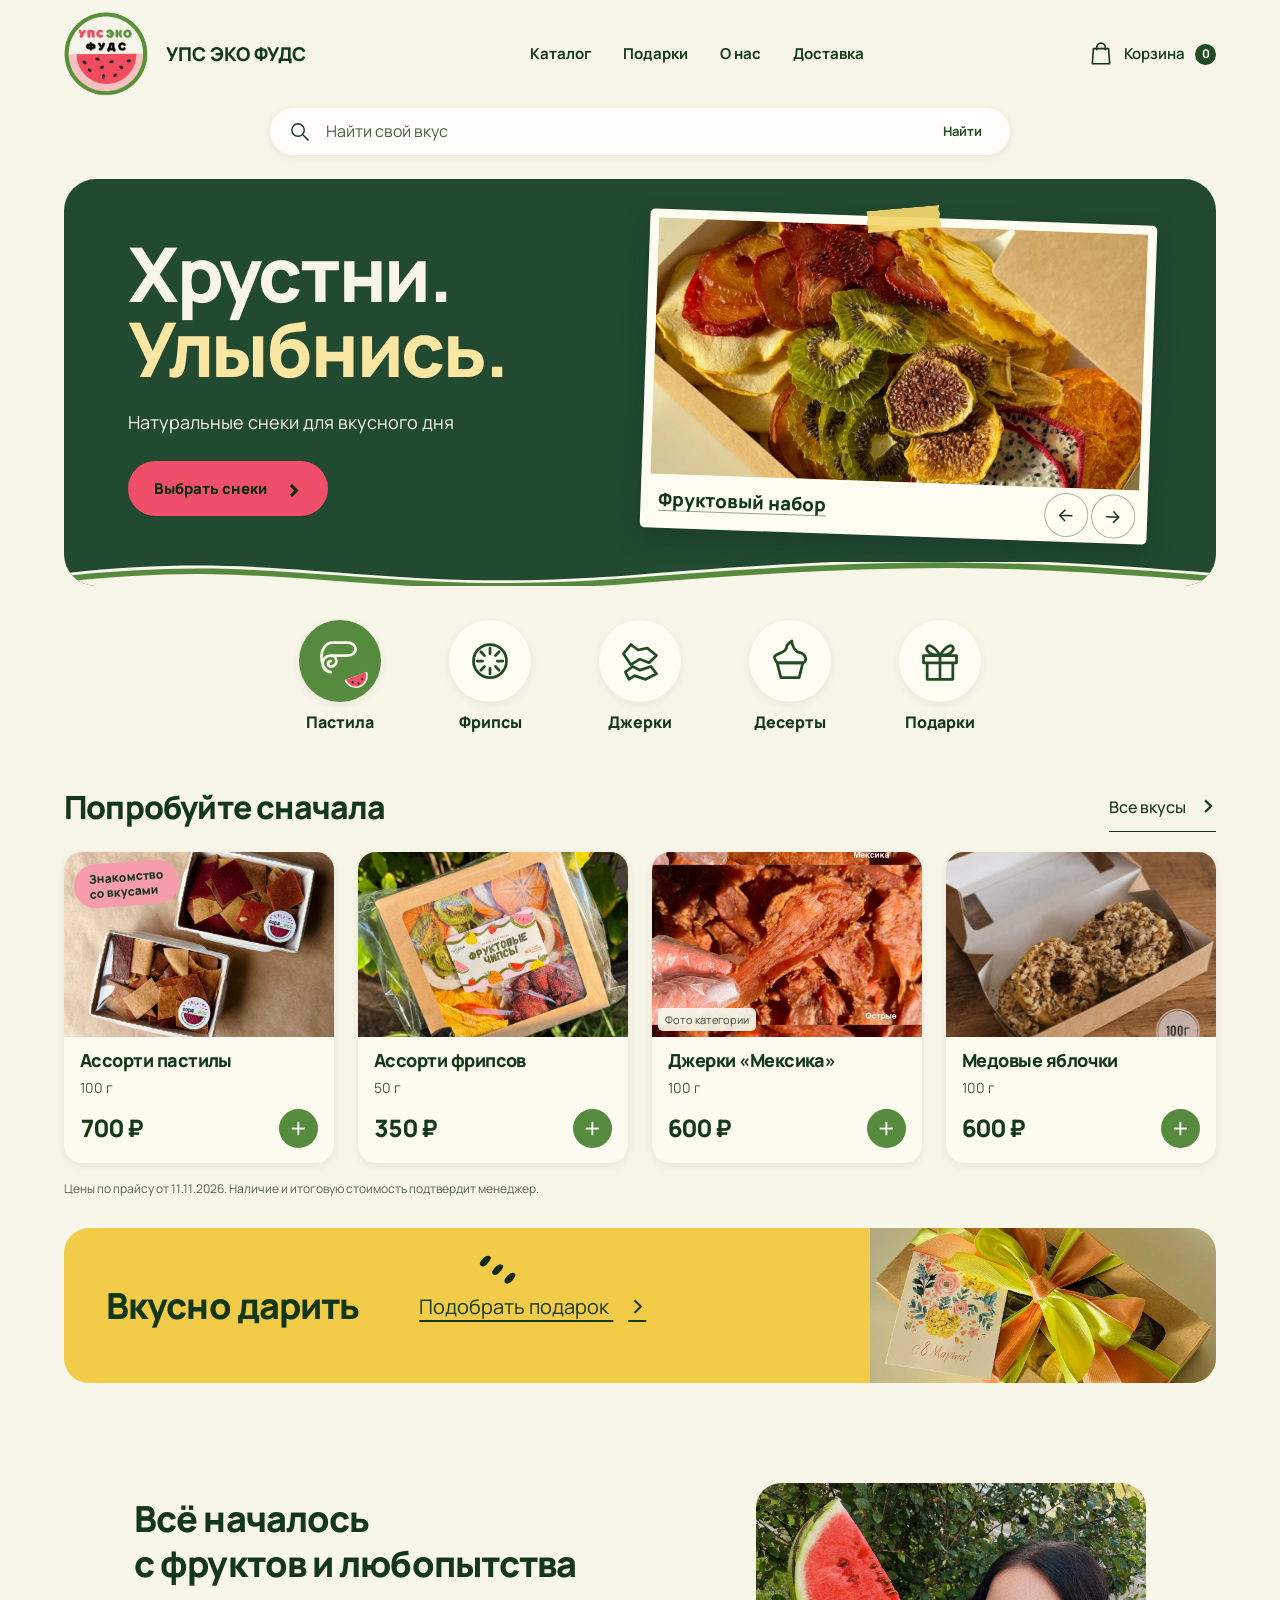
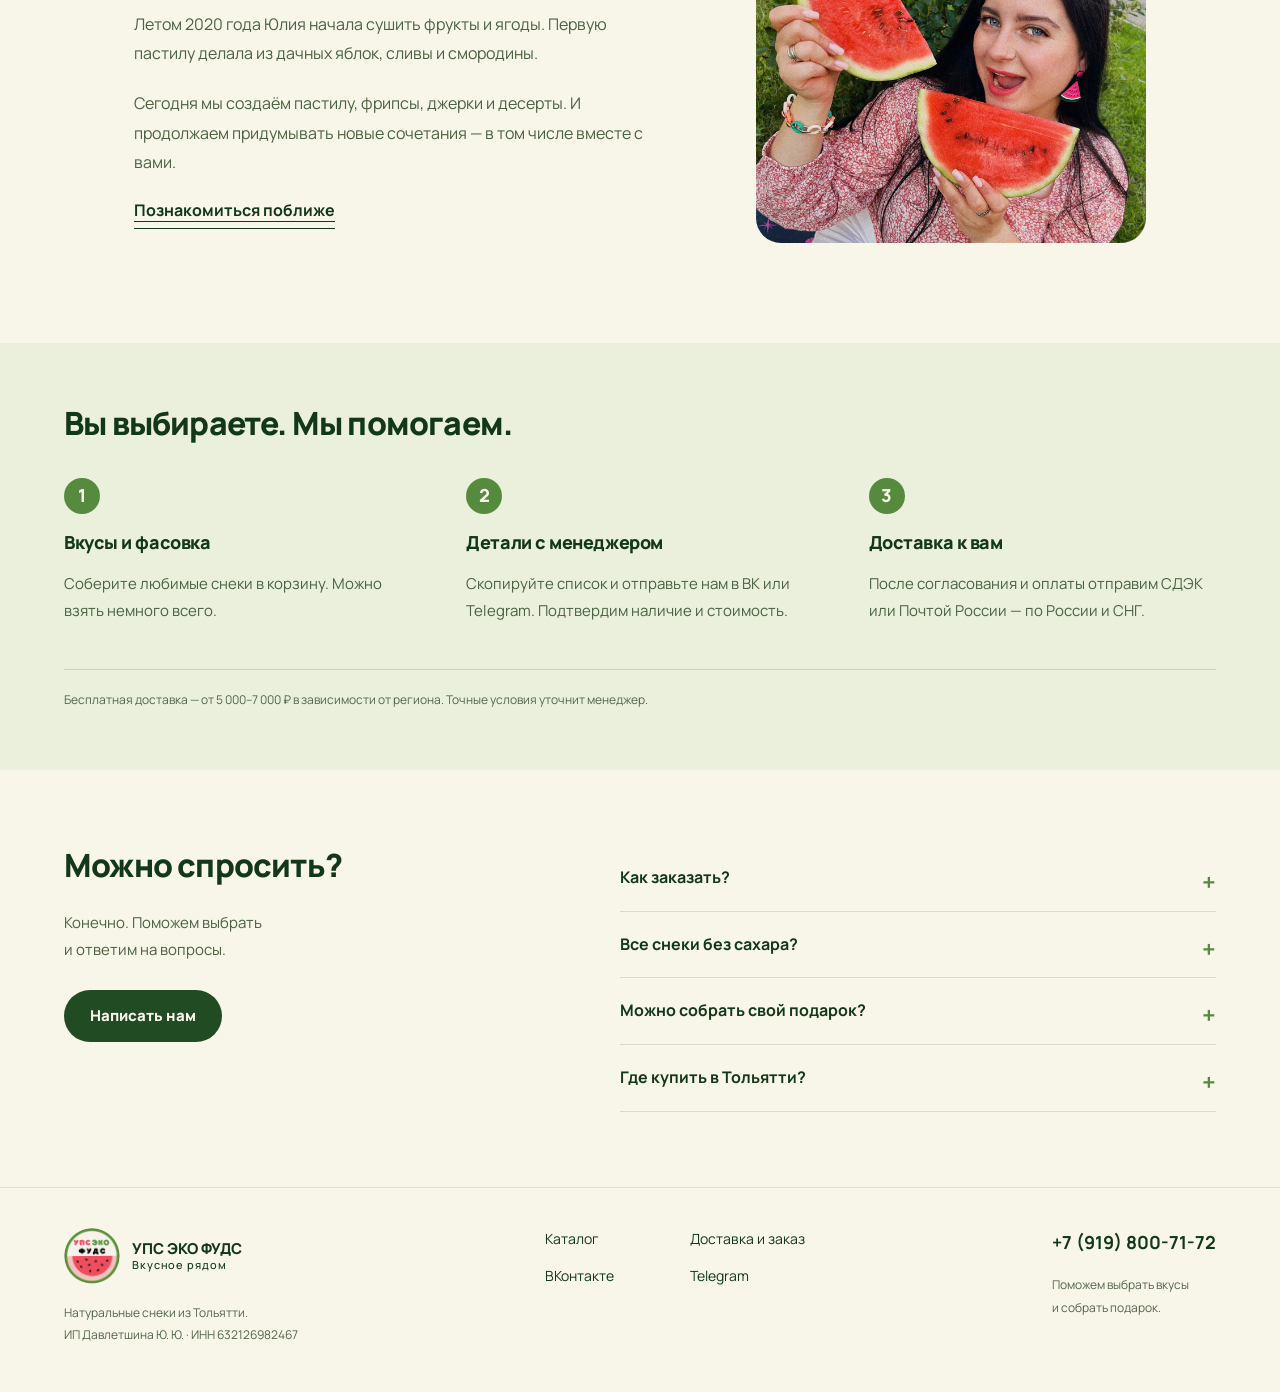
==== commit 518dedaa: "Add a hand-turned snack photo gallery and cart feedback" ====
--- a/oops-eco-foods/index.html
+++ b/oops-eco-foods/index.html
@@ -1,6 +1,33 @@
 <!doctype html><html lang="ru"><head><meta charset="utf-8"><meta name="viewport" content="width=device-width,initial-scale=1"><meta name="robots" content="noindex,nofollow"><meta name="description" content="Пастила, фруктовые чипсы, джерки и подарочные наборы УПС ЭКО ФУДС. Выберите вкус и фасовку. Из Тольятти по России и СНГ."><title>Натуральные снеки — УПС ЭКО ФУДС</title><link rel="stylesheet" href="foundation.css"><meta name="theme-color" content="#f8f5e9"><link rel="icon" href="assets/logo.jpg"><link rel="stylesheet" href="approved.css"></head><body data-page="home"><header class="shell site-header"><button class="menu-toggle" aria-label="Открыть меню" aria-expanded="false" aria-controls="mobile-menu"><svg viewBox="0 0 24 24" fill="none" stroke="currentColor" stroke-width="1.5" stroke-linecap="round" stroke-linejoin="round" aria-hidden="true"><path d="M4 6h16M4 12h16M4 18h16"/></svg></button><a class="brand" href="index.html"><img src="assets/logo.jpg" width="84" height="84" alt="УПС ЭКО ФУДС — на главную"><span>УПС ЭКО ФУДС</span></a><nav aria-label="Основное меню"><a href="catalog.html">Каталог</a><a href="index.html#gifts">Подарки</a><a href="index.html#about">О нас</a><a href="index.html#delivery">Доставка</a></nav><a href="cart.html" class="cart-link" aria-label="Корзина"><svg viewBox="0 0 24 24" fill="none" stroke="currentColor" stroke-width="1.5" stroke-linecap="round" stroke-linejoin="round" aria-hidden="true"><path d="M5 7h14l1 14H4L5 7Z"/><path d="M8 8V6a4 4 0 0 1 8 0v2"/></svg><span>Корзина</span><b id="cart-count">0</b></a></header><nav id="mobile-menu" class="mobile-menu shell" aria-label="Мобильное меню" hidden><a href="catalog.html">Все вкусы</a><a href="index.html#gifts">Подарки</a><a href="index.html#about">О нас</a><a href="index.html#delivery">Доставка</a><a href="index.html#contacts">Контакты</a></nav><main>
 <div class="shell"><form class="home-search" action="catalog.html" role="search"><svg viewBox="0 0 24 24" fill="none" stroke="currentColor" stroke-width="1.5" stroke-linecap="round" stroke-linejoin="round" aria-hidden="true"><circle cx="10.5" cy="10.5" r="6.5"/><path d="m16 16 5 5"/></svg><input name="q" aria-label="Найти свой вкус" placeholder="Найти свой вкус"><button aria-label="Искать" type="submit">Найти</button></form>
-<section class="campaign" aria-label="Вкусное знакомство"><img class="campaign-photo" src="assets/vk-1269-2.webp" width="1200" height="1500" fetchpriority="high" alt="Реальный подарочный набор с фруктовыми чипсами из группы УПС ЭКО ФУДС"><div class="campaign-shade"></div><div class="campaign-copy"><h1>Хрустни.<br>Улыбнись.</h1><p>Натуральные снеки<br class="mobile-break"> для вкусного дня</p><a class="btn coral" href="catalog.html">Выбрать снеки <span aria-hidden="true">›</span></a></div><svg class="rind-wave" viewBox="0 0 1400 40" preserveAspectRatio="none" aria-hidden="true"><path d="M0 18C280-23 370 55 700 20S1150-8 1400 18V40H0Z" fill="#f8f5e9"/><path d="M0 27C280-14 370 64 700 29S1150 1 1400 27" fill="none" stroke="#568b3f" stroke-width="9"/></svg></section>
+<section class="campaign flavour-cover" aria-label="Вкусное знакомство">
+  <div class="campaign-copy">
+    <h1>Хрустни.<br><em>Улыбнись.</em></h1>
+    <p>Натуральные снеки для вкусного дня</p>
+    <a class="btn coral" href="catalog.html">Выбрать снеки <span aria-hidden="true">›</span></a>
+  </div>
+  <figure class="flavour-print">
+    <div class="flavour-frame">
+      <img class="flavour-image" src="assets/vk-1269-2.webp" width="1200" height="1500"
+           fetchpriority="high" alt="Подарочный набор с ломтиками киви, инжира и цитрусовых">
+    </div>
+    <figcaption class="flavour-caption">
+      <div aria-live="polite" aria-atomic="true">
+        <a class="flavour-link" href="catalog.html?category=Подарки">Фруктовый набор</a>
+      </div>
+      <div class="flavour-controls" hidden>
+        <button type="button" data-step="-1" aria-label="Предыдущий вкус">
+          <svg viewBox="0 0 24 24" aria-hidden="true"><path d="M19 12H5m6-6-6 6 6 6"/></svg>
+        </button>
+        <button type="button" data-step="1" aria-label="Следующий вкус">
+          <svg viewBox="0 0 24 24" aria-hidden="true"><path d="M5 12h14m-6-6 6 6-6 6"/></svg>
+        </button>
+      </div>
+    </figcaption>
+  </figure>
+  <svg class="rind-wave" viewBox="0 0 1400 40" preserveAspectRatio="none" aria-hidden="true"><path d="M0 18C280-23 370 55 700 20S1150-8 1400 18V40H0Z" fill="#f8f5e9"/><path d="M0 27C280-14 370 64 700 29S1150 1 1400 27" fill="none" stroke="#568b3f" stroke-width="9"/></svg>
+</section>
+
 <nav class="category-choices" aria-label="Выберите категорию"><a class="category-choice" href="catalog.html?category=Пастила"><span class="category-circle"><svg viewBox="0 0 24 24" fill="none" stroke="currentColor" stroke-width="1.5" stroke-linecap="round" stroke-linejoin="round" aria-hidden="true"><path d="M7 18c-6 0-6-9 0-9h9c6 0 6-7 0-7H8C0 2 0 17 7 18Z"/><path d="M7 9c4 0 4 6 0 6-2 0-2-3 0-3"/></svg><img src="assets/watermelon.svg" width="32" height="24" alt=""></span><b>Пастила</b></a><a class="category-choice" href="catalog.html?category=Фрипсы"><span class="category-circle"><svg viewBox="0 0 24 24" fill="none" stroke="currentColor" stroke-width="1.5" stroke-linecap="round" stroke-linejoin="round" aria-hidden="true"><circle cx="12" cy="12" r="9"/><path d="m12 5 0 3m0 8v3M5 12h3m8 0h3m-12-5 2 2m6 6 2 2M7 17l2-2m6-6 2-2"/></svg></span><b>Фрипсы</b></a><a class="category-choice" href="catalog.html?category=Джерки"><span class="category-circle"><svg viewBox="0 0 24 24" fill="none" stroke="currentColor" stroke-width="1.5" stroke-linecap="round" stroke-linejoin="round" aria-hidden="true"><path d="m3 8 4-5 4 3 5-1 5 4-4 4-5-2-5 3-4-6Z"/><path d="m4 18 4-3 4 2 6-2 3 4-6 3-6-2-3 2-2-4Z"/></svg></span><b>Джерки</b></a><a class="category-choice" href="catalog.html?category=Десерты"><span class="category-circle"><svg viewBox="0 0 24 24" fill="none" stroke="currentColor" stroke-width="1.5" stroke-linecap="round" stroke-linejoin="round" aria-hidden="true"><path d="M5 13h14l-2 8H7l-2-8Z"/><path d="M5 13c-5-6 4-4 5-8 0-2 3-4 3-4s0 4 3 6c6 1 5 6 3 6Z"/></svg></span><b>Десерты</b></a><a class="category-choice" href="catalog.html?category=Подарки"><span class="category-circle"><svg viewBox="0 0 24 24" fill="none" stroke="currentColor" stroke-width="1.5" stroke-linecap="round" stroke-linejoin="round" aria-hidden="true"><path d="M3 9h18v4H3Zm2 4v9h14v-9M12 9v13"/><path d="M12 9C0 9 5-3 12 9Zm0 0C24 9 19-3 12 9Z"/></svg></span><b>Подарки</b></a></nav>
 <section class="featured-section"><div class="section-top"><h2>Попробуйте сначала</h2><a class="text-link" href="catalog.html">Все вкусы <span aria-hidden="true">›</span></a></div><div class="products" id="featured"></div><p class="price-note">Цены по прайсу от 11.11.2026. Наличие и итоговую стоимость подтвердит менеджер.</p></section>
 <section class="gift-banner" id="gifts"><div><h2>Вкусно дарить</h2><a href="catalog.html?category=Подарки">Подобрать подарок <span aria-hidden="true">›</span></a></div><span class="seeds" aria-hidden="true"><i></i><i></i><i></i></span><img src="assets/vk-1269-3.webp" loading="lazy" width="800" height="1100" alt="Подарочный бокс УПС ЭКО ФУДС с лентой"></section>
--- a/oops-eco-foods/approved.css
+++ b/oops-eco-foods/approved.css
@@ -9,3 +9,68 @@
 @media(min-width:601px){.site-header .brand>span{display:inline}}
 @media(max-width:600px){nav.bottom-nav{display:flex}nav.category-choices{display:flex}.site-header .brand>span{display:none}}
 @media(prefers-reduced-motion:reduce){html{scroll-behavior:auto}*,*:before,*:after{transition:none!important;animation:none!important}}
+
+.flavour-cover {
+  display:grid;
+  grid-template-columns:minmax(0, .92fr) minmax(0, 1fr);
+  align-items:center;
+  gap:clamp(20px,4vw,70px);
+  height:auto;
+  padding:38px clamp(36px,5vw,78px) 50px;
+  background:#214a30;
+  isolation:isolate;
+}
+.flavour-cover .campaign-copy { padding:0; max-width:none }
+.flavour-cover h1 { font-size:clamp(48px,5.9vw,86px); line-height:.99; margin-bottom:22px }
+.flavour-cover h1 em { font-style:normal; color:#fae6a3 }
+.flavour-cover p { margin-bottom:24px; max-width:30ch; text-wrap:balance }
+.flavour-cover .rind-wave { pointer-events:none }
+.flavour-print {
+  position:relative;
+  min-width:0;
+  margin:0;
+  padding:9px 9px 0;
+  background:#fffcf2;
+  border-radius:5px;
+  transform:rotate(2deg);
+  box-shadow:0 10px 22px #122d2566;
+}
+.flavour-print::before {
+  content:"";
+  position:absolute;
+  width:74px;
+  height:22px;
+  top:-9px;
+  left:calc(50% - 37px);
+  z-index:1;
+  transform:rotate(-7deg);
+  background:#f4d770ed;
+  clip-path:polygon(1% 0,100% 0,98% 20%,100% 40%,98% 60%,100% 85%,99% 100%,0 100%,2% 78%,0 54%,2% 32%);
+}
+.flavour-frame { position:relative; overflow:hidden; height:clamp(235px,20vw,320px); background:#e9d4ac }
+.flavour-frame .flavour-image { position:absolute; inset:0; width:100%; height:100%; object-fit:cover; object-position:50% 47% }
+.flavour-caption { display:flex; align-items:center; justify-content:space-between; gap:10px; padding:5px 3px 5px 9px; color:var(--ink) }
+.flavour-link { font-size:clamp(15px,1.45vw,21px); line-height:1.2; font-weight:800; text-decoration:underline; text-underline-offset:4px; text-decoration-thickness:1px; text-decoration-color:#91a38b }
+.flavour-controls { display:flex; gap:3px; flex:none }
+.flavour-controls[hidden] { display:none }
+.flavour-controls button { display:grid; place-items:center; width:44px; height:44px; color:var(--ink); background:transparent; border:1px solid #a4b4a1; border-radius:50%; padding:9px }
+.flavour-controls button svg { width:21px; height:21px; fill:none; stroke:currentColor; stroke-width:1.7; stroke-linejoin:round; stroke-linecap:round }
+.flavour-controls button:active { background:#dce7d2 }
+@media(hover:hover) {
+  .flavour-controls button:hover { background:#e5ecd9 }
+  .flavour-link:hover { text-decoration-color:currentColor }
+}
+@media(min-width:851px) { .category-choices { margin-block:34px 46px } }
+@media(max-width:700px) {
+  .flavour-cover { grid-template-columns:1fr; gap:25px; padding:25px 24px 37px }
+  .flavour-cover .campaign-copy { max-width:none }
+  .flavour-cover h1 { font-size:clamp(43px,8vw,56px); margin:0 0 12px }
+  .flavour-cover h1 br { display:none }
+  .flavour-cover h1 em::before { content:" " }
+  .flavour-cover p { max-width:none; margin:0 0 14px }
+  .flavour-frame { height:clamp(135px,39vw,240px) }
+  .flavour-print { padding:6px 6px 0; transform:rotate(1.6deg) }
+  .flavour-caption { padding:3px 0 3px 7px }
+  .flavour-caption button { width:44px; height:44px }
+  .flavour-print::before { width:56px; height:16px; top:-6px; left:calc(50% - 28px) }
+}
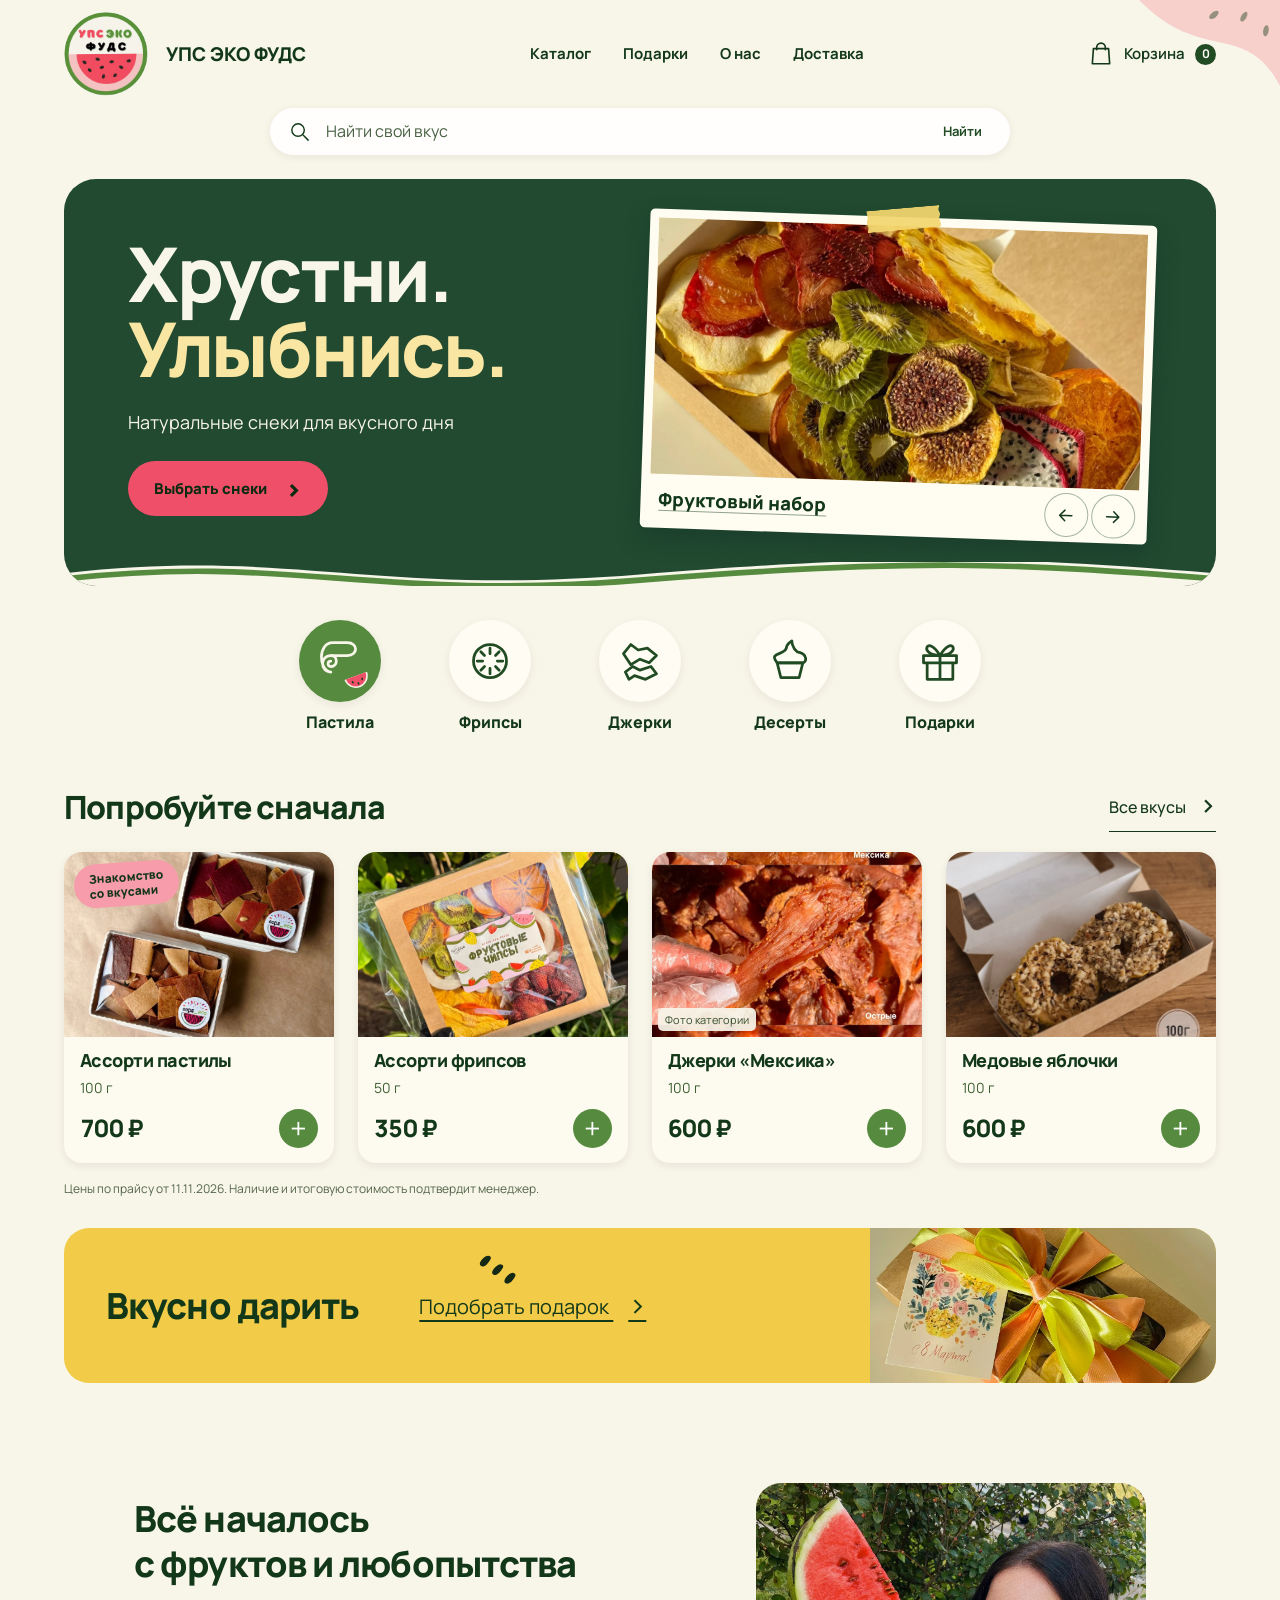
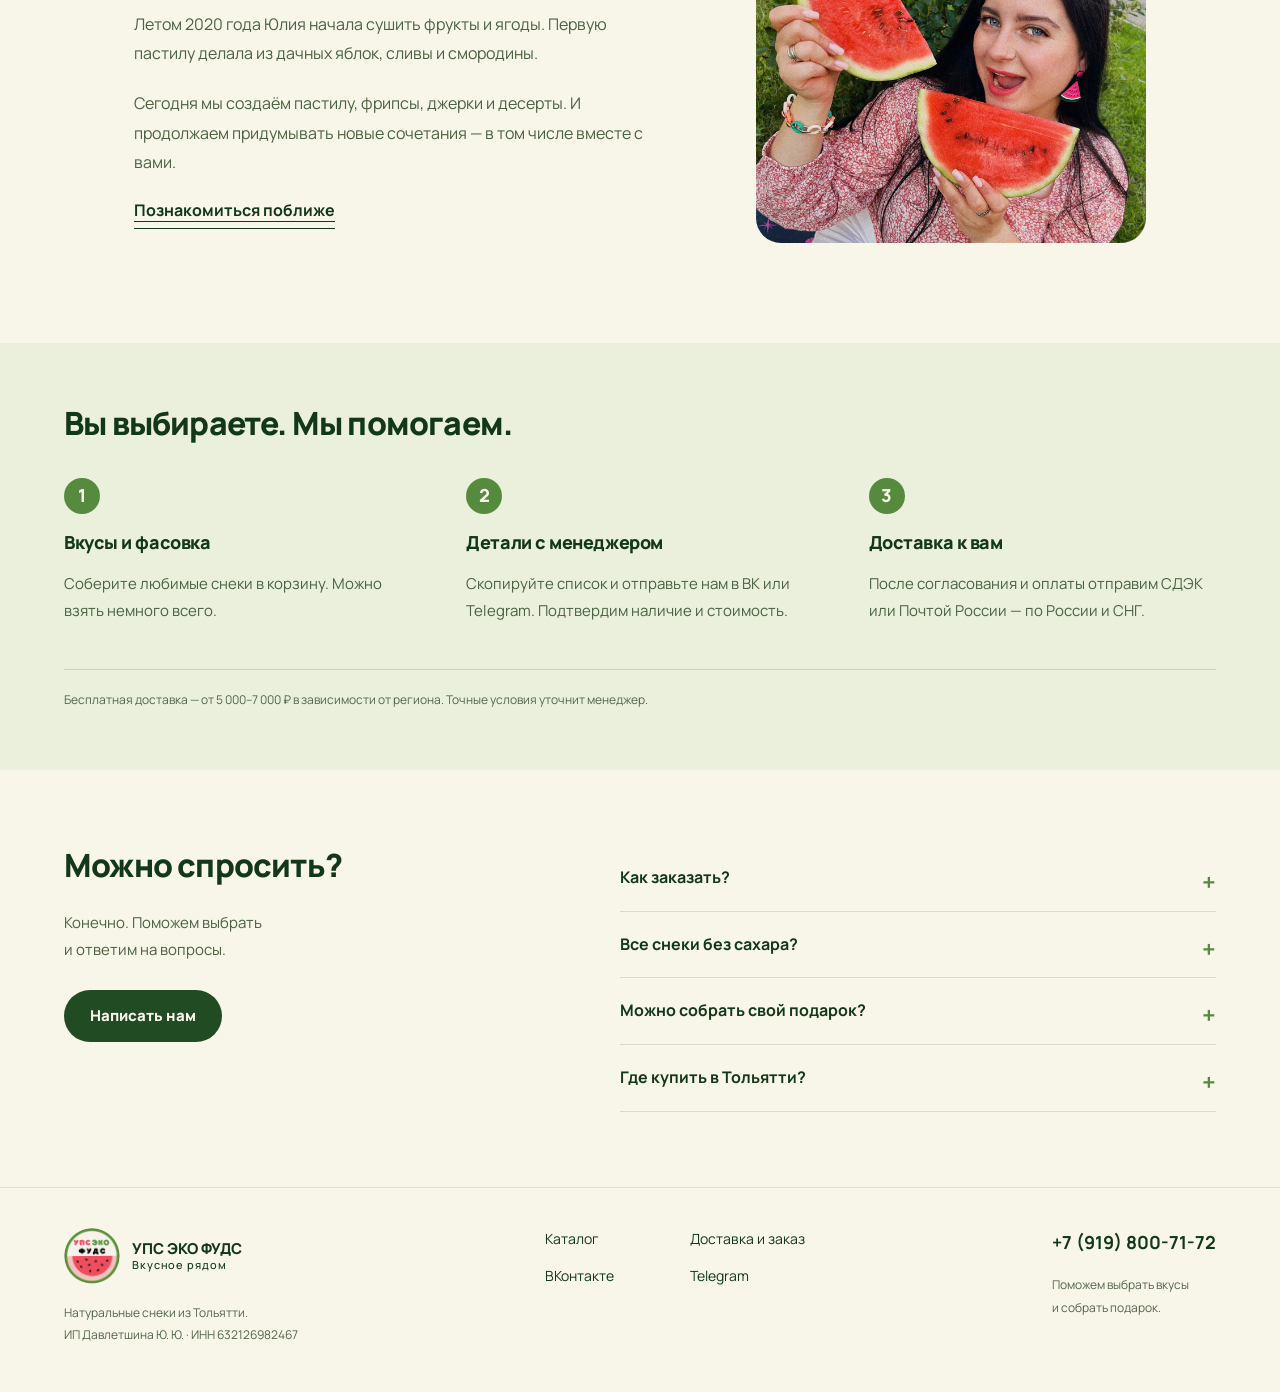
==== commit 163a6a08: "Refresh the home page stylesheet for returning visitors" ====
--- a/oops-eco-foods/index.html
+++ b/oops-eco-foods/index.html
@@ -1,4 +1,4 @@
-<!doctype html><html lang="ru"><head><meta charset="utf-8"><meta name="viewport" content="width=device-width,initial-scale=1"><meta name="robots" content="noindex,nofollow"><meta name="description" content="Пастила, фруктовые чипсы, джерки и подарочные наборы УПС ЭКО ФУДС. Выберите вкус и фасовку. Из Тольятти по России и СНГ."><title>Натуральные снеки — УПС ЭКО ФУДС</title><link rel="stylesheet" href="foundation.css"><meta name="theme-color" content="#f8f5e9"><link rel="icon" href="assets/logo.jpg"><link rel="stylesheet" href="approved.css"></head><body data-page="home"><header class="shell site-header"><button class="menu-toggle" aria-label="Открыть меню" aria-expanded="false" aria-controls="mobile-menu"><svg viewBox="0 0 24 24" fill="none" stroke="currentColor" stroke-width="1.5" stroke-linecap="round" stroke-linejoin="round" aria-hidden="true"><path d="M4 6h16M4 12h16M4 18h16"/></svg></button><a class="brand" href="index.html"><img src="assets/logo.jpg" width="84" height="84" alt="УПС ЭКО ФУДС — на главную"><span>УПС ЭКО ФУДС</span></a><nav aria-label="Основное меню"><a href="catalog.html">Каталог</a><a href="index.html#gifts">Подарки</a><a href="index.html#about">О нас</a><a href="index.html#delivery">Доставка</a></nav><a href="cart.html" class="cart-link" aria-label="Корзина"><svg viewBox="0 0 24 24" fill="none" stroke="currentColor" stroke-width="1.5" stroke-linecap="round" stroke-linejoin="round" aria-hidden="true"><path d="M5 7h14l1 14H4L5 7Z"/><path d="M8 8V6a4 4 0 0 1 8 0v2"/></svg><span>Корзина</span><b id="cart-count">0</b></a></header><nav id="mobile-menu" class="mobile-menu shell" aria-label="Мобильное меню" hidden><a href="catalog.html">Все вкусы</a><a href="index.html#gifts">Подарки</a><a href="index.html#about">О нас</a><a href="index.html#delivery">Доставка</a><a href="index.html#contacts">Контакты</a></nav><main>
+<!doctype html><html lang="ru"><head><meta charset="utf-8"><meta name="viewport" content="width=device-width,initial-scale=1"><meta name="robots" content="noindex,nofollow"><meta name="description" content="Пастила, фруктовые чипсы, джерки и подарочные наборы УПС ЭКО ФУДС. Выберите вкус и фасовку. Из Тольятти по России и СНГ."><title>Натуральные снеки — УПС ЭКО ФУДС</title><link rel="stylesheet" href="foundation.css"><meta name="theme-color" content="#f8f5e9"><link rel="icon" href="assets/logo.jpg"><link rel="stylesheet" href="approved.css?v=melon-corner"></head><body data-page="home"><header class="shell site-header"><button class="menu-toggle" aria-label="Открыть меню" aria-expanded="false" aria-controls="mobile-menu"><svg viewBox="0 0 24 24" fill="none" stroke="currentColor" stroke-width="1.5" stroke-linecap="round" stroke-linejoin="round" aria-hidden="true"><path d="M4 6h16M4 12h16M4 18h16"/></svg></button><a class="brand" href="index.html"><img src="assets/logo.jpg" width="84" height="84" alt="УПС ЭКО ФУДС — на главную"><span>УПС ЭКО ФУДС</span></a><nav aria-label="Основное меню"><a href="catalog.html">Каталог</a><a href="index.html#gifts">Подарки</a><a href="index.html#about">О нас</a><a href="index.html#delivery">Доставка</a></nav><a href="cart.html" class="cart-link" aria-label="Корзина"><svg viewBox="0 0 24 24" fill="none" stroke="currentColor" stroke-width="1.5" stroke-linecap="round" stroke-linejoin="round" aria-hidden="true"><path d="M5 7h14l1 14H4L5 7Z"/><path d="M8 8V6a4 4 0 0 1 8 0v2"/></svg><span>Корзина</span><b id="cart-count">0</b></a></header><nav id="mobile-menu" class="mobile-menu shell" aria-label="Мобильное меню" hidden><a href="catalog.html">Все вкусы</a><a href="index.html#gifts">Подарки</a><a href="index.html#about">О нас</a><a href="index.html#delivery">Доставка</a><a href="index.html#contacts">Контакты</a></nav><main>
 <div class="shell"><form class="home-search" action="catalog.html" role="search"><svg viewBox="0 0 24 24" fill="none" stroke="currentColor" stroke-width="1.5" stroke-linecap="round" stroke-linejoin="round" aria-hidden="true"><circle cx="10.5" cy="10.5" r="6.5"/><path d="m16 16 5 5"/></svg><input name="q" aria-label="Найти свой вкус" placeholder="Найти свой вкус"><button aria-label="Искать" type="submit">Найти</button></form>
 <section class="campaign flavour-cover" aria-label="Вкусное знакомство">
   <div class="campaign-copy">
--- a/oops-eco-foods/approved.css
+++ b/oops-eco-foods/approved.css
@@ -74,3 +74,22 @@
   .flavour-caption button { width:44px; height:44px }
   .flavour-print::before { width:56px; height:16px; top:-6px; left:calc(50% - 28px) }
 }
+
+@media (min-width:601px) and (max-width:850px) {
+  .site-header .brand > span { display:none }
+  .site-header nav a { white-space:nowrap }
+}
+
+/* Cropped watermelon flesh and three pips from the approved cover sketches. */
+body[data-page="home"] {
+  background-image: url("data:image/svg+xml,%3Csvg xmlns='http://www.w3.org/2000/svg' viewBox='0 0 160 98'%3E%3Cpath d='M0 0H160V98C145 70 130 57 100 50C62 42 36 36 0 0Z' fill='%23f04f69' fill-opacity='.23'/%3E%3Cg fill='%23183c1b' fill-opacity='.43'%3E%3Cellipse cx='85' cy='17' rx='3.2' ry='6.3' transform='rotate(52 85 17)'/%3E%3Cellipse cx='119' cy='19' rx='3' ry='6.2' transform='rotate(31 119 19)'/%3E%3Cellipse cx='144' cy='35' rx='3.1' ry='6.4' transform='rotate(10 144 35)'/%3E%3C/g%3E%3C/svg%3E");
+  background-position: right top;
+  background-repeat: no-repeat;
+  background-size: clamp(92px, 11vw, 168px) auto;
+}
+@media (max-width:850px) {
+  body[data-page="home"] { background-size:78px auto }
+}
+@media (max-width:600px) {
+  body[data-page="home"] { background-size:82px auto; background-position:right -3px top -6px }
+}
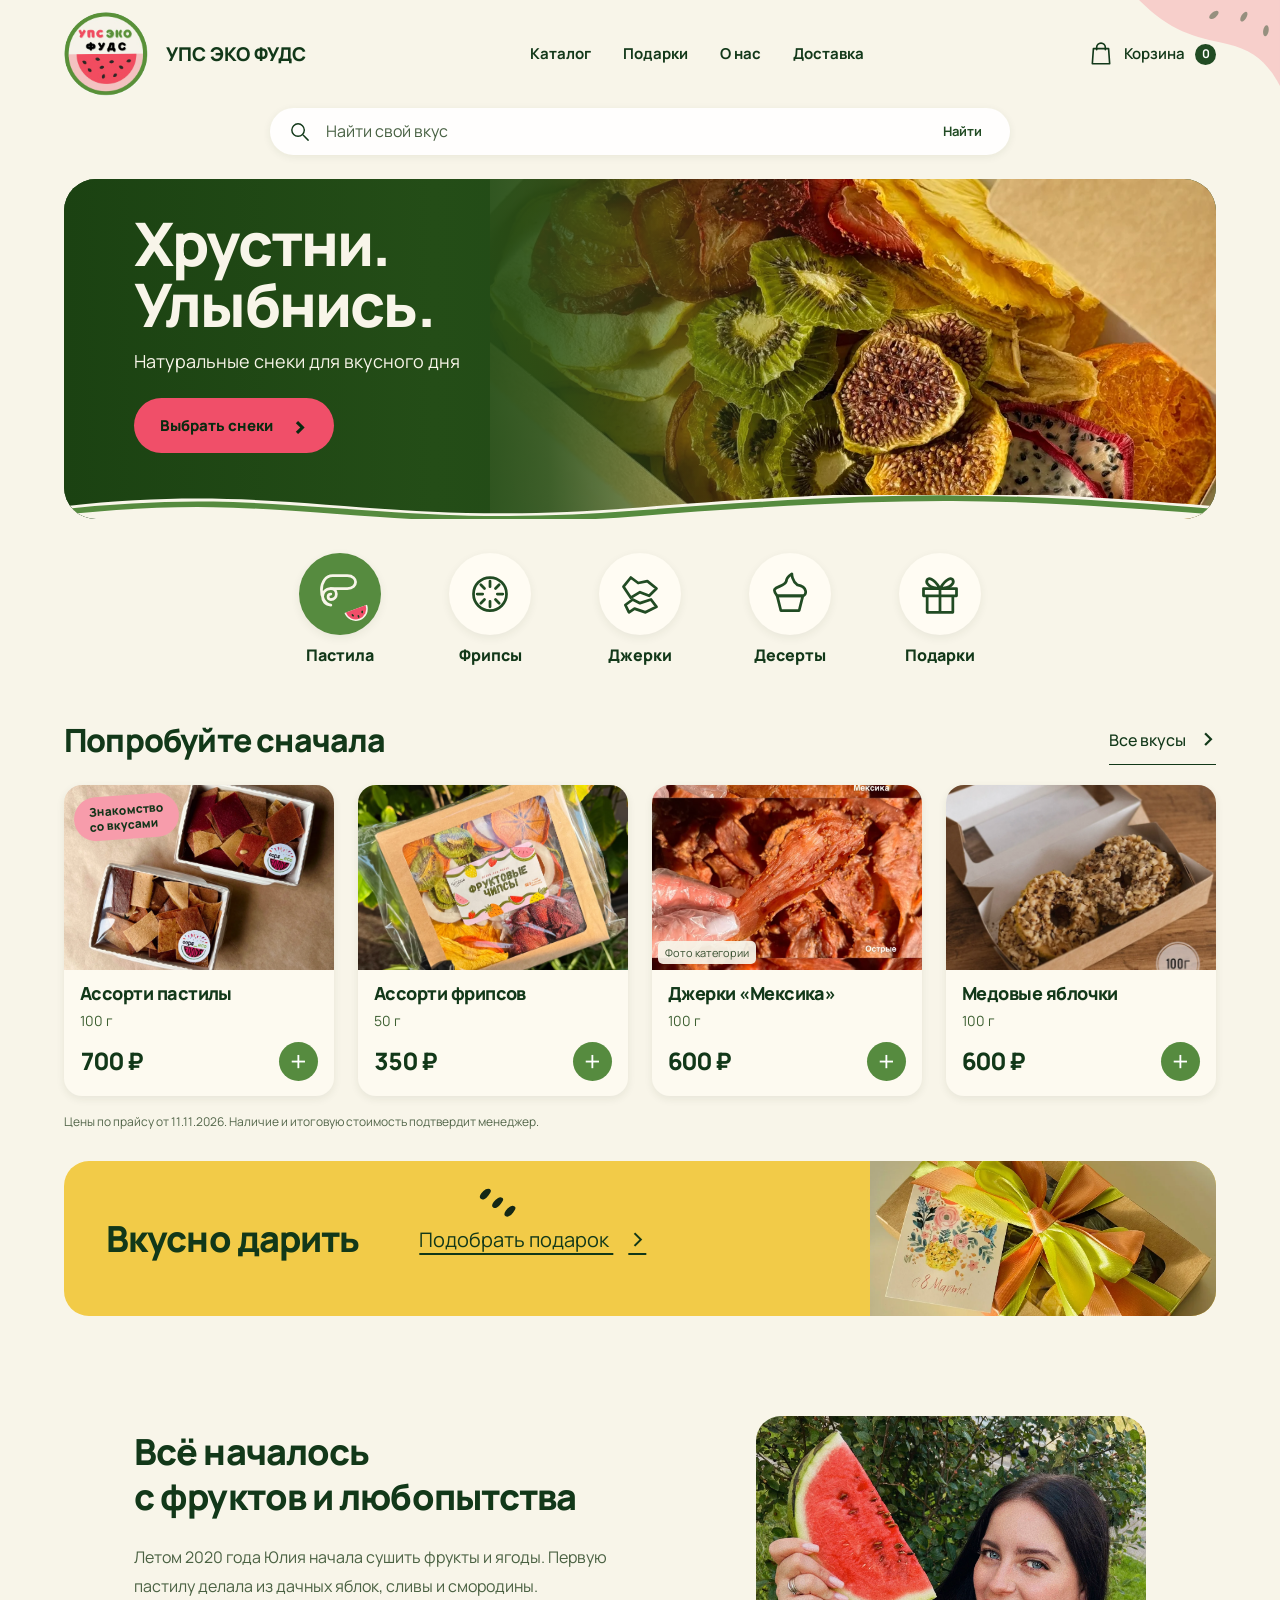
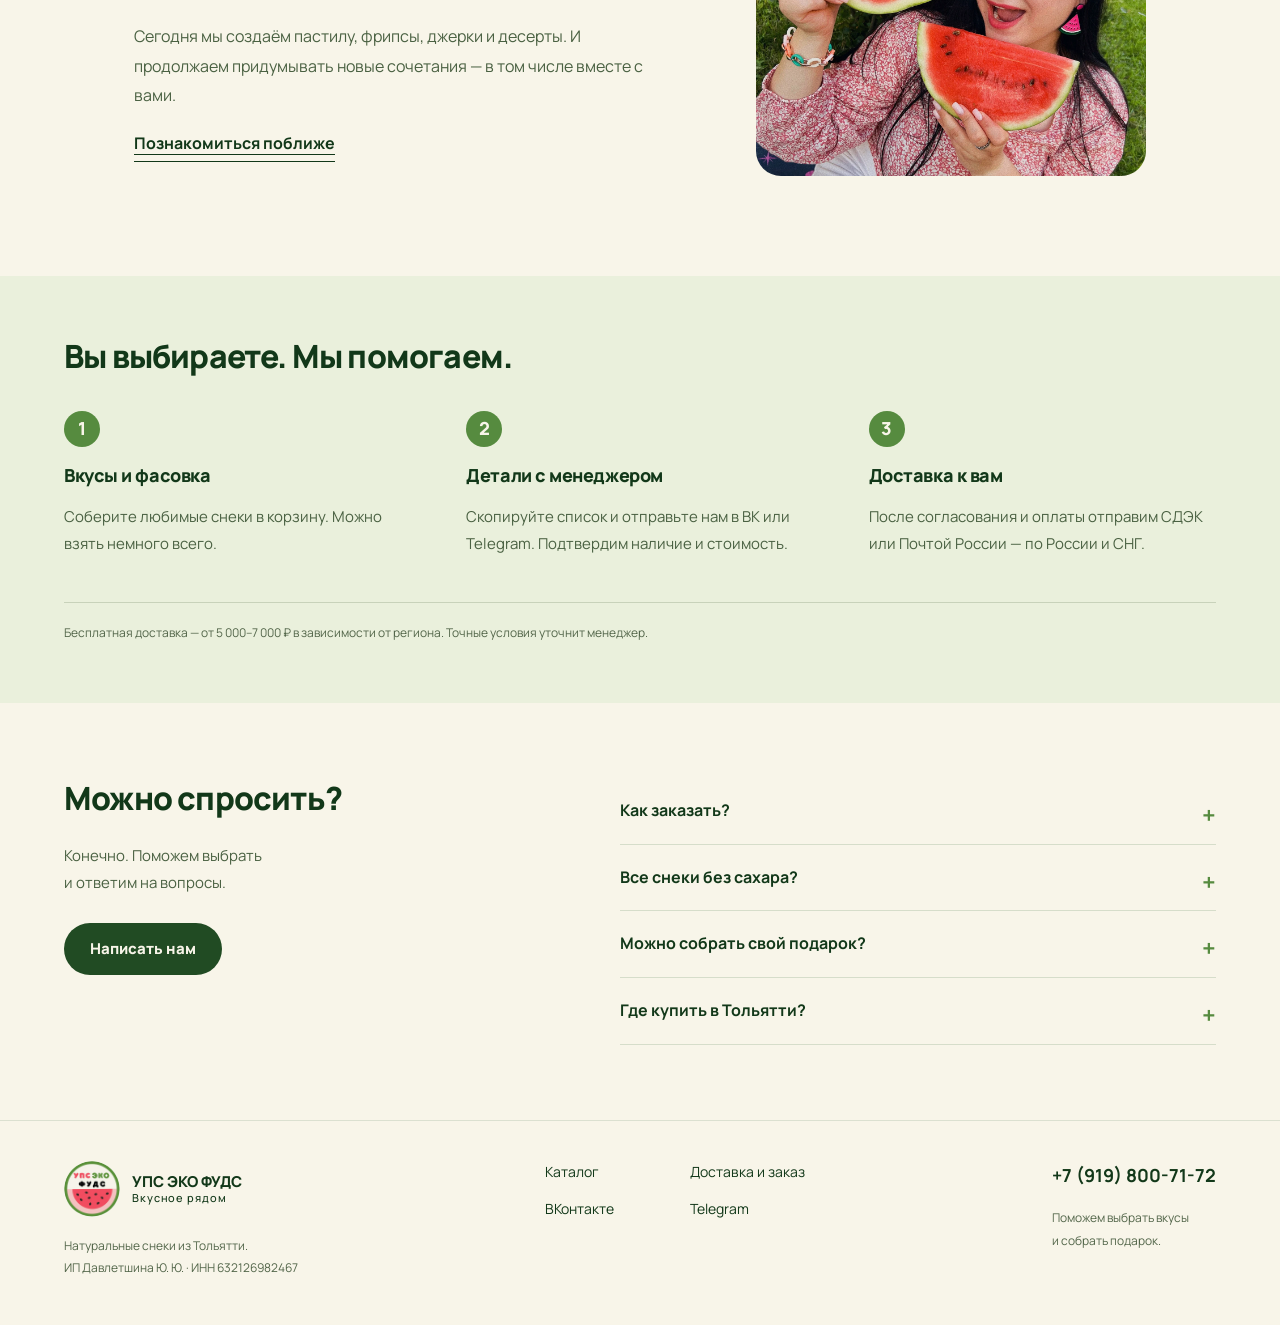
==== commit 6908b689: "Restore the approved photographic EcoFood hero" ====
--- a/oops-eco-foods/index.html
+++ b/oops-eco-foods/index.html
@@ -1,32 +1,6 @@
 <!doctype html><html lang="ru"><head><meta charset="utf-8"><meta name="viewport" content="width=device-width,initial-scale=1"><meta name="robots" content="noindex,nofollow"><meta name="description" content="Пастила, фруктовые чипсы, джерки и подарочные наборы УПС ЭКО ФУДС. Выберите вкус и фасовку. Из Тольятти по России и СНГ."><title>Натуральные снеки — УПС ЭКО ФУДС</title><link rel="stylesheet" href="foundation.css"><meta name="theme-color" content="#f8f5e9"><link rel="icon" href="assets/logo.jpg"><link rel="stylesheet" href="approved.css?v=melon-corner"></head><body data-page="home"><header class="shell site-header"><button class="menu-toggle" aria-label="Открыть меню" aria-expanded="false" aria-controls="mobile-menu"><svg viewBox="0 0 24 24" fill="none" stroke="currentColor" stroke-width="1.5" stroke-linecap="round" stroke-linejoin="round" aria-hidden="true"><path d="M4 6h16M4 12h16M4 18h16"/></svg></button><a class="brand" href="index.html"><img src="assets/logo.jpg" width="84" height="84" alt="УПС ЭКО ФУДС — на главную"><span>УПС ЭКО ФУДС</span></a><nav aria-label="Основное меню"><a href="catalog.html">Каталог</a><a href="index.html#gifts">Подарки</a><a href="index.html#about">О нас</a><a href="index.html#delivery">Доставка</a></nav><a href="cart.html" class="cart-link" aria-label="Корзина"><svg viewBox="0 0 24 24" fill="none" stroke="currentColor" stroke-width="1.5" stroke-linecap="round" stroke-linejoin="round" aria-hidden="true"><path d="M5 7h14l1 14H4L5 7Z"/><path d="M8 8V6a4 4 0 0 1 8 0v2"/></svg><span>Корзина</span><b id="cart-count">0</b></a></header><nav id="mobile-menu" class="mobile-menu shell" aria-label="Мобильное меню" hidden><a href="catalog.html">Все вкусы</a><a href="index.html#gifts">Подарки</a><a href="index.html#about">О нас</a><a href="index.html#delivery">Доставка</a><a href="index.html#contacts">Контакты</a></nav><main>
 <div class="shell"><form class="home-search" action="catalog.html" role="search"><svg viewBox="0 0 24 24" fill="none" stroke="currentColor" stroke-width="1.5" stroke-linecap="round" stroke-linejoin="round" aria-hidden="true"><circle cx="10.5" cy="10.5" r="6.5"/><path d="m16 16 5 5"/></svg><input name="q" aria-label="Найти свой вкус" placeholder="Найти свой вкус"><button aria-label="Искать" type="submit">Найти</button></form>
-<section class="campaign flavour-cover" aria-label="Вкусное знакомство">
-  <div class="campaign-copy">
-    <h1>Хрустни.<br><em>Улыбнись.</em></h1>
-    <p>Натуральные снеки для вкусного дня</p>
-    <a class="btn coral" href="catalog.html">Выбрать снеки <span aria-hidden="true">›</span></a>
-  </div>
-  <figure class="flavour-print">
-    <div class="flavour-frame">
-      <img class="flavour-image" src="assets/vk-1269-2.webp" width="1200" height="1500"
-           fetchpriority="high" alt="Подарочный набор с ломтиками киви, инжира и цитрусовых">
-    </div>
-    <figcaption class="flavour-caption">
-      <div aria-live="polite" aria-atomic="true">
-        <a class="flavour-link" href="catalog.html?category=Подарки">Фруктовый набор</a>
-      </div>
-      <div class="flavour-controls" hidden>
-        <button type="button" data-step="-1" aria-label="Предыдущий вкус">
-          <svg viewBox="0 0 24 24" aria-hidden="true"><path d="M19 12H5m6-6-6 6 6 6"/></svg>
-        </button>
-        <button type="button" data-step="1" aria-label="Следующий вкус">
-          <svg viewBox="0 0 24 24" aria-hidden="true"><path d="M5 12h14m-6-6 6 6-6 6"/></svg>
-        </button>
-      </div>
-    </figcaption>
-  </figure>
-  <svg class="rind-wave" viewBox="0 0 1400 40" preserveAspectRatio="none" aria-hidden="true"><path d="M0 18C280-23 370 55 700 20S1150-8 1400 18V40H0Z" fill="#f8f5e9"/><path d="M0 27C280-14 370 64 700 29S1150 1 1400 27" fill="none" stroke="#568b3f" stroke-width="9"/></svg>
-</section>
+<section class="campaign" aria-label="Вкусное знакомство"><img class="campaign-photo" src="assets/vk-1269-2.webp" width="1200" height="1500" fetchpriority="high" alt="Реальный подарочный набор с фруктовыми чипсами из группы УПС ЭКО ФУДС"><div class="campaign-shade"></div><div class="campaign-copy"><h1>Хрустни.<br>Улыбнись.</h1><p>Натуральные снеки<br class="mobile-break"> для вкусного дня</p><a class="btn coral" href="catalog.html">Выбрать снеки <span aria-hidden="true">›</span></a></div><svg class="rind-wave" viewBox="0 0 1400 40" preserveAspectRatio="none" aria-hidden="true"><path d="M0 18C280-23 370 55 700 20S1150-8 1400 18V40H0Z" fill="#f8f5e9"/><path d="M0 27C280-14 370 64 700 29S1150 1 1400 27" fill="none" stroke="#568b3f" stroke-width="9"/></svg></section>
 
 <nav class="category-choices" aria-label="Выберите категорию"><a class="category-choice" href="catalog.html?category=Пастила"><span class="category-circle"><svg viewBox="0 0 24 24" fill="none" stroke="currentColor" stroke-width="1.5" stroke-linecap="round" stroke-linejoin="round" aria-hidden="true"><path d="M7 18c-6 0-6-9 0-9h9c6 0 6-7 0-7H8C0 2 0 17 7 18Z"/><path d="M7 9c4 0 4 6 0 6-2 0-2-3 0-3"/></svg><img src="assets/watermelon.svg" width="32" height="24" alt=""></span><b>Пастила</b></a><a class="category-choice" href="catalog.html?category=Фрипсы"><span class="category-circle"><svg viewBox="0 0 24 24" fill="none" stroke="currentColor" stroke-width="1.5" stroke-linecap="round" stroke-linejoin="round" aria-hidden="true"><circle cx="12" cy="12" r="9"/><path d="m12 5 0 3m0 8v3M5 12h3m8 0h3m-12-5 2 2m6 6 2 2M7 17l2-2m6-6 2-2"/></svg></span><b>Фрипсы</b></a><a class="category-choice" href="catalog.html?category=Джерки"><span class="category-circle"><svg viewBox="0 0 24 24" fill="none" stroke="currentColor" stroke-width="1.5" stroke-linecap="round" stroke-linejoin="round" aria-hidden="true"><path d="m3 8 4-5 4 3 5-1 5 4-4 4-5-2-5 3-4-6Z"/><path d="m4 18 4-3 4 2 6-2 3 4-6 3-6-2-3 2-2-4Z"/></svg></span><b>Джерки</b></a><a class="category-choice" href="catalog.html?category=Десерты"><span class="category-circle"><svg viewBox="0 0 24 24" fill="none" stroke="currentColor" stroke-width="1.5" stroke-linecap="round" stroke-linejoin="round" aria-hidden="true"><path d="M5 13h14l-2 8H7l-2-8Z"/><path d="M5 13c-5-6 4-4 5-8 0-2 3-4 3-4s0 4 3 6c6 1 5 6 3 6Z"/></svg></span><b>Десерты</b></a><a class="category-choice" href="catalog.html?category=Подарки"><span class="category-circle"><svg viewBox="0 0 24 24" fill="none" stroke="currentColor" stroke-width="1.5" stroke-linecap="round" stroke-linejoin="round" aria-hidden="true"><path d="M3 9h18v4H3Zm2 4v9h14v-9M12 9v13"/><path d="M12 9C0 9 5-3 12 9Zm0 0C24 9 19-3 12 9Z"/></svg></span><b>Подарки</b></a></nav>
 <section class="featured-section"><div class="section-top"><h2>Попробуйте сначала</h2><a class="text-link" href="catalog.html">Все вкусы <span aria-hidden="true">›</span></a></div><div class="products" id="featured"></div><p class="price-note">Цены по прайсу от 11.11.2026. Наличие и итоговую стоимость подтвердит менеджер.</p></section>
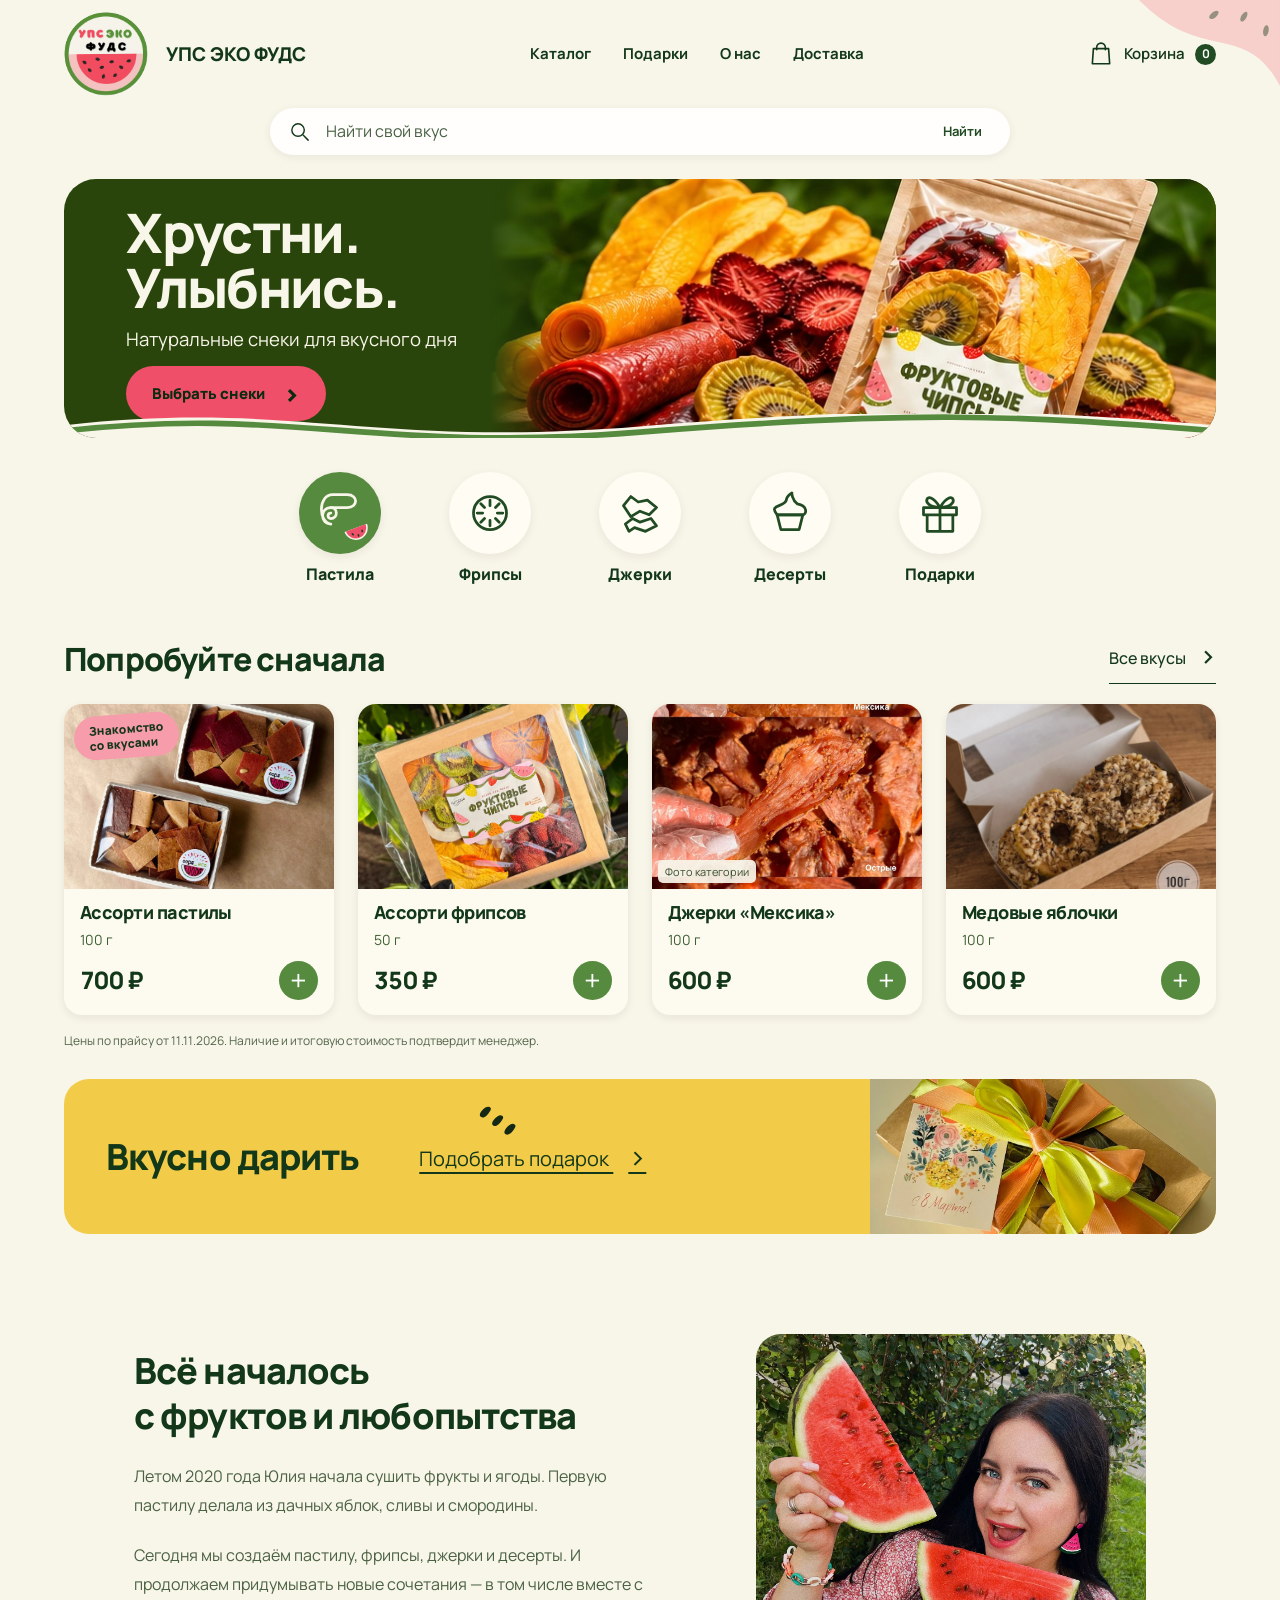
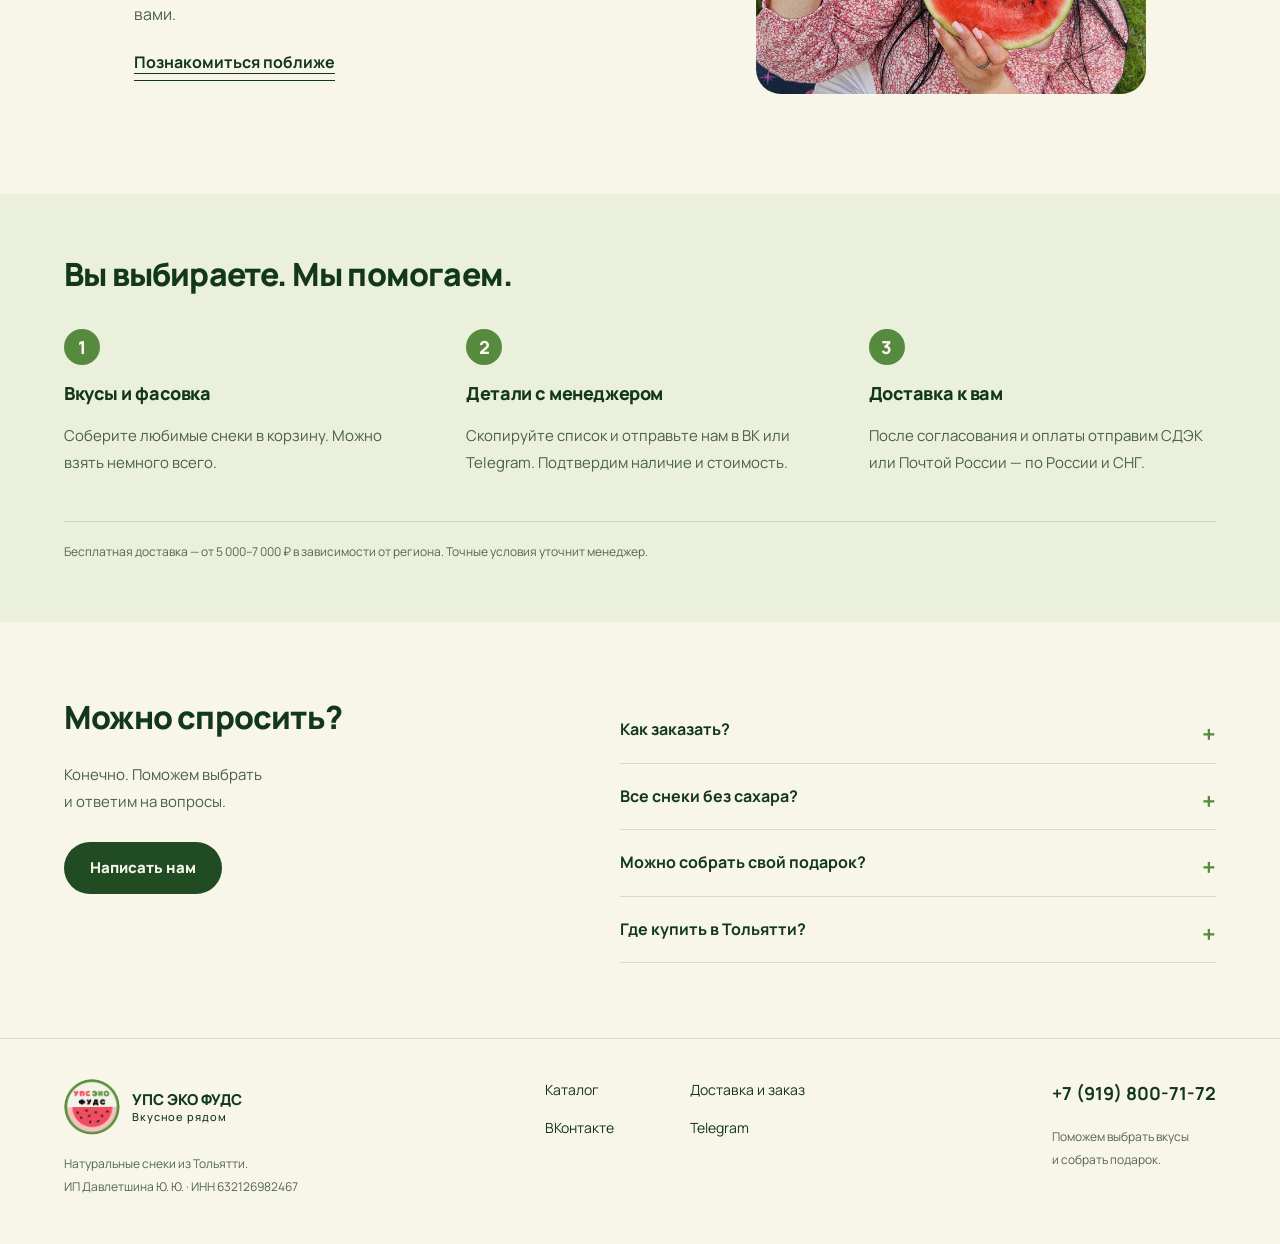
==== commit c371a87a: "Use the fruit chip pouch artwork from both approved sketches" ====
--- a/oops-eco-foods/index.html
+++ b/oops-eco-foods/index.html
@@ -1,6 +1,6 @@
-<!doctype html><html lang="ru"><head><meta charset="utf-8"><meta name="viewport" content="width=device-width,initial-scale=1"><meta name="robots" content="noindex,nofollow"><meta name="description" content="Пастила, фруктовые чипсы, джерки и подарочные наборы УПС ЭКО ФУДС. Выберите вкус и фасовку. Из Тольятти по России и СНГ."><title>Натуральные снеки — УПС ЭКО ФУДС</title><link rel="stylesheet" href="foundation.css"><meta name="theme-color" content="#f8f5e9"><link rel="icon" href="assets/logo.jpg"><link rel="stylesheet" href="approved.css?v=melon-corner"></head><body data-page="home"><header class="shell site-header"><button class="menu-toggle" aria-label="Открыть меню" aria-expanded="false" aria-controls="mobile-menu"><svg viewBox="0 0 24 24" fill="none" stroke="currentColor" stroke-width="1.5" stroke-linecap="round" stroke-linejoin="round" aria-hidden="true"><path d="M4 6h16M4 12h16M4 18h16"/></svg></button><a class="brand" href="index.html"><img src="assets/logo.jpg" width="84" height="84" alt="УПС ЭКО ФУДС — на главную"><span>УПС ЭКО ФУДС</span></a><nav aria-label="Основное меню"><a href="catalog.html">Каталог</a><a href="index.html#gifts">Подарки</a><a href="index.html#about">О нас</a><a href="index.html#delivery">Доставка</a></nav><a href="cart.html" class="cart-link" aria-label="Корзина"><svg viewBox="0 0 24 24" fill="none" stroke="currentColor" stroke-width="1.5" stroke-linecap="round" stroke-linejoin="round" aria-hidden="true"><path d="M5 7h14l1 14H4L5 7Z"/><path d="M8 8V6a4 4 0 0 1 8 0v2"/></svg><span>Корзина</span><b id="cart-count">0</b></a></header><nav id="mobile-menu" class="mobile-menu shell" aria-label="Мобильное меню" hidden><a href="catalog.html">Все вкусы</a><a href="index.html#gifts">Подарки</a><a href="index.html#about">О нас</a><a href="index.html#delivery">Доставка</a><a href="index.html#contacts">Контакты</a></nav><main>
+<!doctype html><html lang="ru"><head><meta charset="utf-8"><meta name="viewport" content="width=device-width,initial-scale=1"><meta name="robots" content="noindex,nofollow"><meta name="description" content="Пастила, фруктовые чипсы, джерки и подарочные наборы УПС ЭКО ФУДС. Выберите вкус и фасовку. Из Тольятти по России и СНГ."><title>Натуральные снеки — УПС ЭКО ФУДС</title><link rel="stylesheet" href="foundation.css"><meta name="theme-color" content="#f8f5e9"><link rel="icon" href="assets/logo.jpg"><link rel="stylesheet" href="approved.css?v=fruit-pouch"></head><body data-page="home"><header class="shell site-header"><button class="menu-toggle" aria-label="Открыть меню" aria-expanded="false" aria-controls="mobile-menu"><svg viewBox="0 0 24 24" fill="none" stroke="currentColor" stroke-width="1.5" stroke-linecap="round" stroke-linejoin="round" aria-hidden="true"><path d="M4 6h16M4 12h16M4 18h16"/></svg></button><a class="brand" href="index.html"><img src="assets/logo.jpg" width="84" height="84" alt="УПС ЭКО ФУДС — на главную"><span>УПС ЭКО ФУДС</span></a><nav aria-label="Основное меню"><a href="catalog.html">Каталог</a><a href="index.html#gifts">Подарки</a><a href="index.html#about">О нас</a><a href="index.html#delivery">Доставка</a></nav><a href="cart.html" class="cart-link" aria-label="Корзина"><svg viewBox="0 0 24 24" fill="none" stroke="currentColor" stroke-width="1.5" stroke-linecap="round" stroke-linejoin="round" aria-hidden="true"><path d="M5 7h14l1 14H4L5 7Z"/><path d="M8 8V6a4 4 0 0 1 8 0v2"/></svg><span>Корзина</span><b id="cart-count">0</b></a></header><nav id="mobile-menu" class="mobile-menu shell" aria-label="Мобильное меню" hidden><a href="catalog.html">Все вкусы</a><a href="index.html#gifts">Подарки</a><a href="index.html#about">О нас</a><a href="index.html#delivery">Доставка</a><a href="index.html#contacts">Контакты</a></nav><main>
 <div class="shell"><form class="home-search" action="catalog.html" role="search"><svg viewBox="0 0 24 24" fill="none" stroke="currentColor" stroke-width="1.5" stroke-linecap="round" stroke-linejoin="round" aria-hidden="true"><circle cx="10.5" cy="10.5" r="6.5"/><path d="m16 16 5 5"/></svg><input name="q" aria-label="Найти свой вкус" placeholder="Найти свой вкус"><button aria-label="Искать" type="submit">Найти</button></form>
-<section class="campaign" aria-label="Вкусное знакомство"><img class="campaign-photo" src="assets/vk-1269-2.webp" width="1200" height="1500" fetchpriority="high" alt="Реальный подарочный набор с фруктовыми чипсами из группы УПС ЭКО ФУДС"><div class="campaign-shade"></div><div class="campaign-copy"><h1>Хрустни.<br>Улыбнись.</h1><p>Натуральные снеки<br class="mobile-break"> для вкусного дня</p><a class="btn coral" href="catalog.html">Выбрать снеки <span aria-hidden="true">›</span></a></div><svg class="rind-wave" viewBox="0 0 1400 40" preserveAspectRatio="none" aria-hidden="true"><path d="M0 18C280-23 370 55 700 20S1150-8 1400 18V40H0Z" fill="#f8f5e9"/><path d="M0 27C280-14 370 64 700 29S1150 1 1400 27" fill="none" stroke="#568b3f" stroke-width="9"/></svg></section>
+<section class="campaign" aria-label="Вкусное знакомство"><picture><source media="(max-width:600px)" srcset="fruit-pouch-mobile.webp"><img class="campaign-photo" src="fruit-pouch-wide.webp" width="787" height="262" fetchpriority="high" alt="Пакет фруктовых чипсов среди ломтиков киви, клубники и рулетиков пастилы"></picture><div class="campaign-copy"><h1>Хрустни.<br>Улыбнись.</h1><p>Натуральные снеки<br class="mobile-break"> для вкусного дня</p><a class="btn coral" href="catalog.html">Выбрать снеки <span aria-hidden="true">›</span></a></div><svg class="rind-wave" viewBox="0 0 1400 40" preserveAspectRatio="none" aria-hidden="true"><path d="M0 18C280-23 370 55 700 20S1150-8 1400 18V40H0Z" fill="#f8f5e9"/><path d="M0 27C280-14 370 64 700 29S1150 1 1400 27" fill="none" stroke="#568b3f" stroke-width="9"/></svg></section>
 
 <nav class="category-choices" aria-label="Выберите категорию"><a class="category-choice" href="catalog.html?category=Пастила"><span class="category-circle"><svg viewBox="0 0 24 24" fill="none" stroke="currentColor" stroke-width="1.5" stroke-linecap="round" stroke-linejoin="round" aria-hidden="true"><path d="M7 18c-6 0-6-9 0-9h9c6 0 6-7 0-7H8C0 2 0 17 7 18Z"/><path d="M7 9c4 0 4 6 0 6-2 0-2-3 0-3"/></svg><img src="assets/watermelon.svg" width="32" height="24" alt=""></span><b>Пастила</b></a><a class="category-choice" href="catalog.html?category=Фрипсы"><span class="category-circle"><svg viewBox="0 0 24 24" fill="none" stroke="currentColor" stroke-width="1.5" stroke-linecap="round" stroke-linejoin="round" aria-hidden="true"><circle cx="12" cy="12" r="9"/><path d="m12 5 0 3m0 8v3M5 12h3m8 0h3m-12-5 2 2m6 6 2 2M7 17l2-2m6-6 2-2"/></svg></span><b>Фрипсы</b></a><a class="category-choice" href="catalog.html?category=Джерки"><span class="category-circle"><svg viewBox="0 0 24 24" fill="none" stroke="currentColor" stroke-width="1.5" stroke-linecap="round" stroke-linejoin="round" aria-hidden="true"><path d="m3 8 4-5 4 3 5-1 5 4-4 4-5-2-5 3-4-6Z"/><path d="m4 18 4-3 4 2 6-2 3 4-6 3-6-2-3 2-2-4Z"/></svg></span><b>Джерки</b></a><a class="category-choice" href="catalog.html?category=Десерты"><span class="category-circle"><svg viewBox="0 0 24 24" fill="none" stroke="currentColor" stroke-width="1.5" stroke-linecap="round" stroke-linejoin="round" aria-hidden="true"><path d="M5 13h14l-2 8H7l-2-8Z"/><path d="M5 13c-5-6 4-4 5-8 0-2 3-4 3-4s0 4 3 6c6 1 5 6 3 6Z"/></svg></span><b>Десерты</b></a><a class="category-choice" href="catalog.html?category=Подарки"><span class="category-circle"><svg viewBox="0 0 24 24" fill="none" stroke="currentColor" stroke-width="1.5" stroke-linecap="round" stroke-linejoin="round" aria-hidden="true"><path d="M3 9h18v4H3Zm2 4v9h14v-9M12 9v13"/><path d="M12 9C0 9 5-3 12 9Zm0 0C24 9 19-3 12 9Z"/></svg></span><b>Подарки</b></a></nav>
 <section class="featured-section"><div class="section-top"><h2>Попробуйте сначала</h2><a class="text-link" href="catalog.html">Все вкусы <span aria-hidden="true">›</span></a></div><div class="products" id="featured"></div><p class="price-note">Цены по прайсу от 11.11.2026. Наличие и итоговую стоимость подтвердит менеджер.</p></section>
--- a/oops-eco-foods/approved.css
+++ b/oops-eco-foods/approved.css
@@ -93,3 +93,21 @@
 @media (max-width:600px) {
   body[data-page="home"] { background-size:82px auto; background-position:right -3px top -6px }
 }
+
+/* The two crops use the product composition from the approved sketches. */
+.campaign { height:auto; min-height:235px; aspect-ratio:4.45; background:#29450b }
+.campaign-photo { width:63%; object-fit:cover; object-position:center; mask-image:linear-gradient(to right,transparent,#000 9%); }
+.campaign-copy { padding:clamp(20px,2vw,38px) 5.4%; max-width:44% }
+.campaign h1 { font-size:clamp(38px,4.25vw,68px); margin:0 0 9px }
+.campaign p { font-size:clamp(15px,1.45vw,20px); margin-bottom:12px }
+@media(min-width:601px) and (max-width:850px) { .campaign {min-height:222px} .campaign-copy {max-width:48%} }
+@media(max-width:600px) {
+  .campaign { aspect-ratio:2.1; min-height:186px; border-radius:20px }
+  .campaign-photo {width:60%;object-position:55% 50%}
+  .campaign-copy {padding:16px 4%;max-width:50%}
+  .campaign h1 {font-size:clamp(25px,6.9vw,39px); margin-bottom:6px}
+  .campaign p {font-size:clamp(12px,3.2vw,16px);line-height:1.24;margin-bottom:10px}
+  .campaign .btn {font-size:clamp(12px,3vw,15px);padding:6px 12px;gap:5px;min-height:36px}
+  .campaign .btn span {font-size:19px}
+  .rind-wave {height:14px}
+}
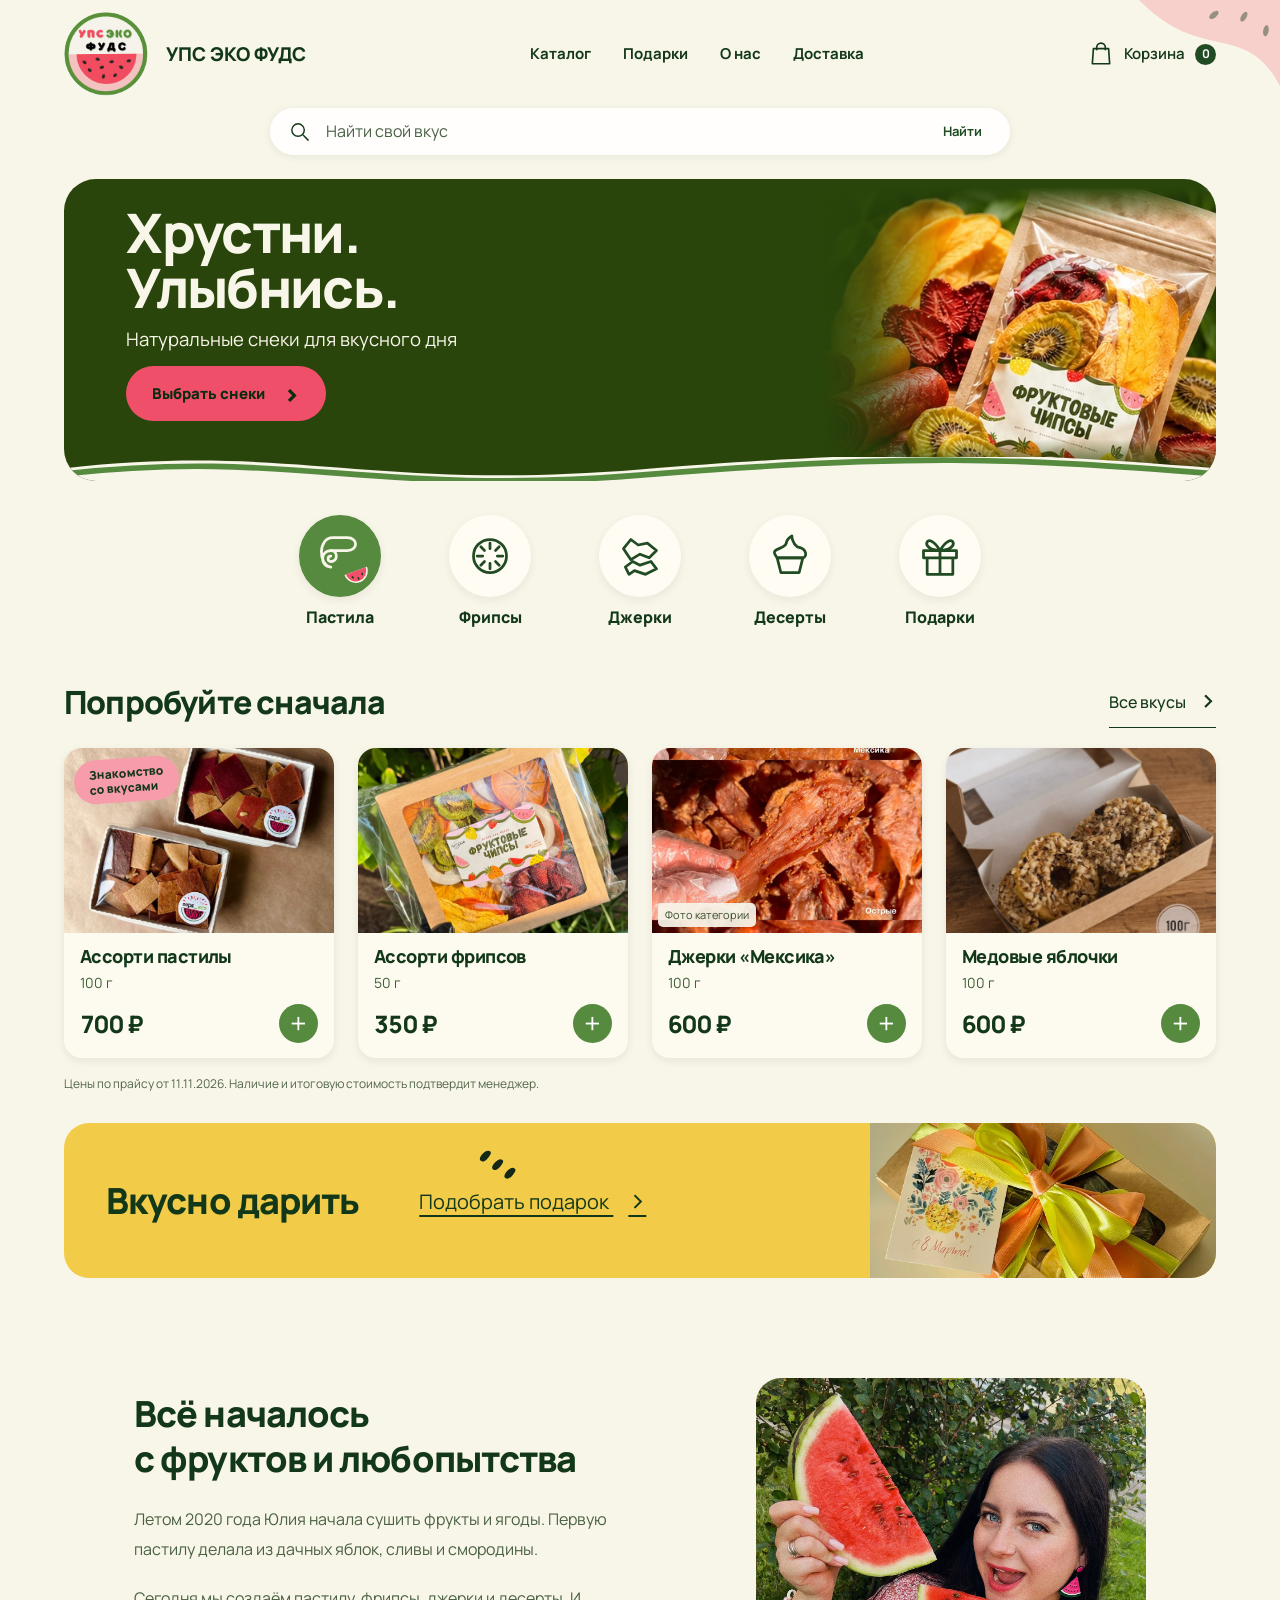
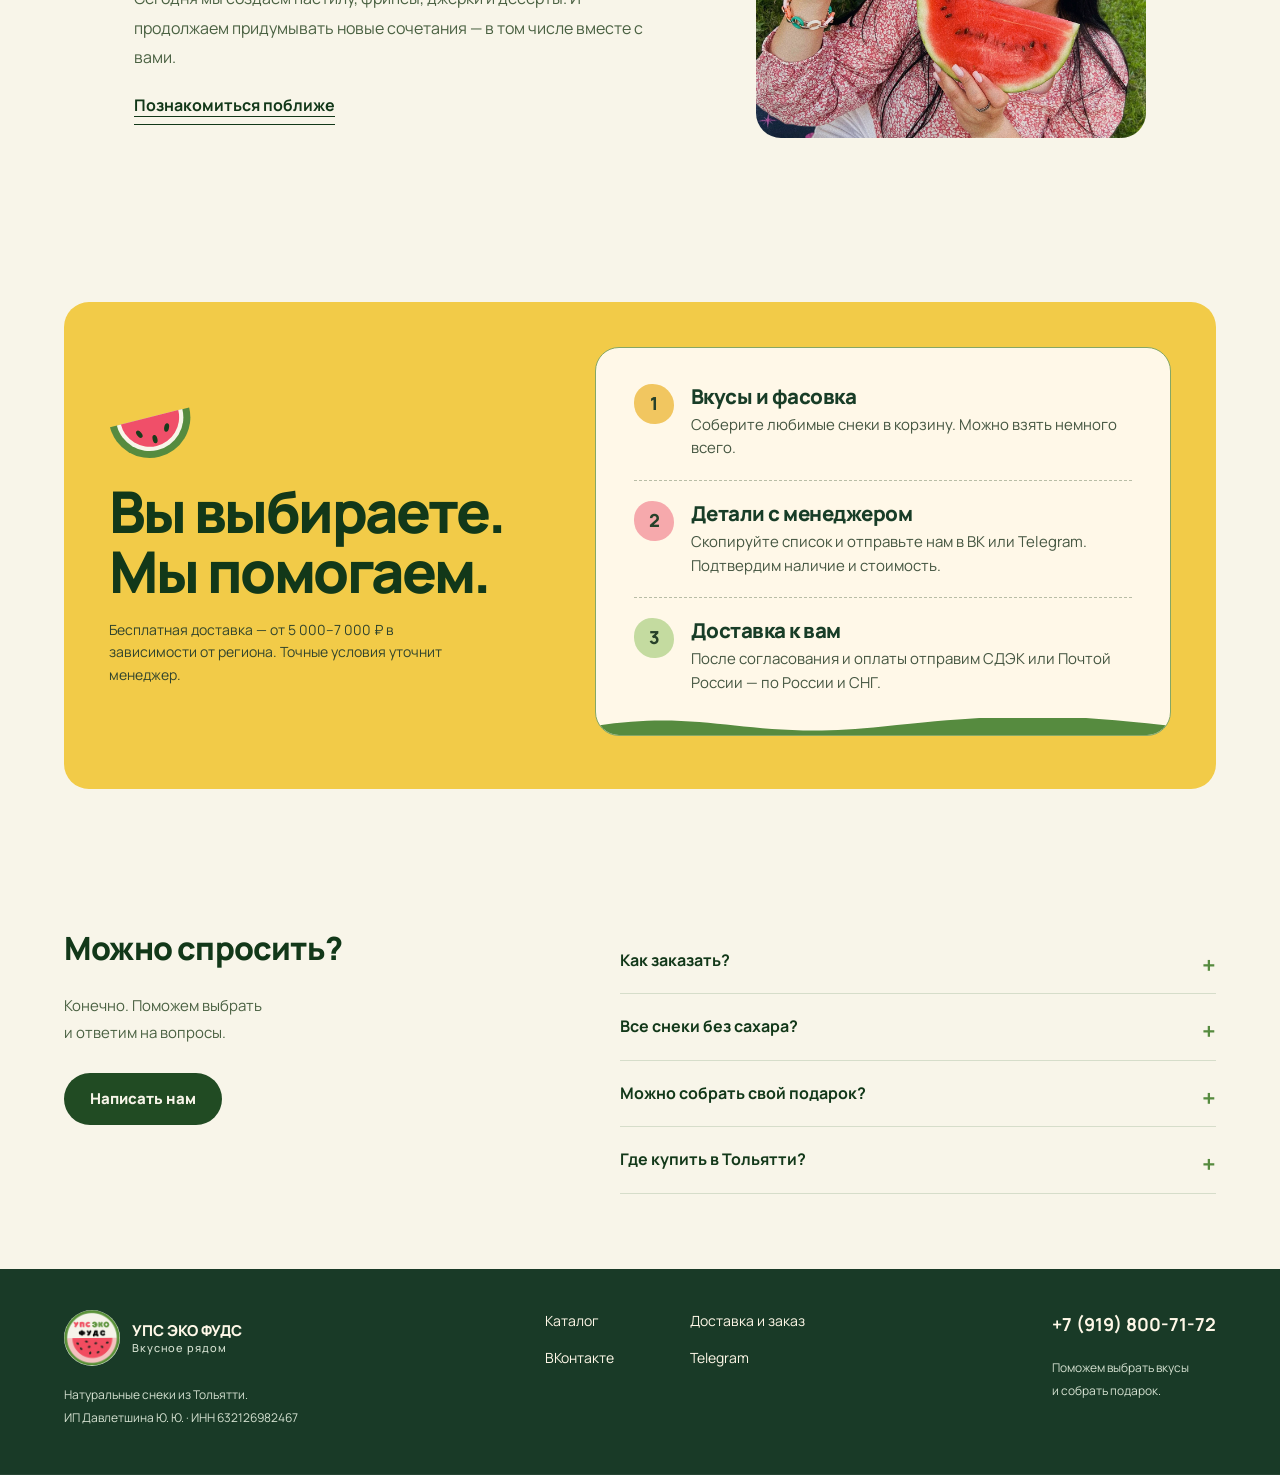
==== commit d5aadd61: "Обновить фото баннера и жёлтый блок доставки" ====
--- a/oops-eco-foods/index.html
+++ b/oops-eco-foods/index.html
@@ -1,6 +1,6 @@
-<!doctype html><html lang="ru"><head><meta charset="utf-8"><meta name="viewport" content="width=device-width,initial-scale=1"><meta name="robots" content="noindex,nofollow"><meta name="description" content="Пастила, фруктовые чипсы, джерки и подарочные наборы УПС ЭКО ФУДС. Выберите вкус и фасовку. Из Тольятти по России и СНГ."><title>Натуральные снеки — УПС ЭКО ФУДС</title><link rel="stylesheet" href="foundation.css"><meta name="theme-color" content="#f8f5e9"><link rel="icon" href="assets/logo.jpg"><link rel="stylesheet" href="approved.css?v=fruit-pouch"></head><body data-page="home"><header class="shell site-header"><button class="menu-toggle" aria-label="Открыть меню" aria-expanded="false" aria-controls="mobile-menu"><svg viewBox="0 0 24 24" fill="none" stroke="currentColor" stroke-width="1.5" stroke-linecap="round" stroke-linejoin="round" aria-hidden="true"><path d="M4 6h16M4 12h16M4 18h16"/></svg></button><a class="brand" href="index.html"><img src="assets/logo.jpg" width="84" height="84" alt="УПС ЭКО ФУДС — на главную"><span>УПС ЭКО ФУДС</span></a><nav aria-label="Основное меню"><a href="catalog.html">Каталог</a><a href="index.html#gifts">Подарки</a><a href="index.html#about">О нас</a><a href="index.html#delivery">Доставка</a></nav><a href="cart.html" class="cart-link" aria-label="Корзина"><svg viewBox="0 0 24 24" fill="none" stroke="currentColor" stroke-width="1.5" stroke-linecap="round" stroke-linejoin="round" aria-hidden="true"><path d="M5 7h14l1 14H4L5 7Z"/><path d="M8 8V6a4 4 0 0 1 8 0v2"/></svg><span>Корзина</span><b id="cart-count">0</b></a></header><nav id="mobile-menu" class="mobile-menu shell" aria-label="Мобильное меню" hidden><a href="catalog.html">Все вкусы</a><a href="index.html#gifts">Подарки</a><a href="index.html#about">О нас</a><a href="index.html#delivery">Доставка</a><a href="index.html#contacts">Контакты</a></nav><main>
+<!doctype html><html lang="ru"><head><meta charset="utf-8"><meta name="viewport" content="width=device-width,initial-scale=1"><meta name="robots" content="noindex,nofollow"><meta name="description" content="Пастила, фруктовые чипсы, джерки и подарочные наборы УПС ЭКО ФУДС. Выберите вкус и фасовку. Из Тольятти по России и СНГ."><title>Натуральные снеки — УПС ЭКО ФУДС</title><link rel="stylesheet" href="foundation.css"><meta name="theme-color" content="#f8f5e9"><link rel="icon" href="assets/logo.jpg"><link rel="stylesheet" href="approved.css?v=yellow-delivery"></head><body data-page="home"><header class="shell site-header"><button class="menu-toggle" aria-label="Открыть меню" aria-expanded="false" aria-controls="mobile-menu"><svg viewBox="0 0 24 24" fill="none" stroke="currentColor" stroke-width="1.5" stroke-linecap="round" stroke-linejoin="round" aria-hidden="true"><path d="M4 6h16M4 12h16M4 18h16"/></svg></button><a class="brand" href="index.html"><img src="assets/logo.jpg" width="84" height="84" alt="УПС ЭКО ФУДС — на главную"><span>УПС ЭКО ФУДС</span></a><nav aria-label="Основное меню"><a href="catalog.html">Каталог</a><a href="index.html#gifts">Подарки</a><a href="index.html#about">О нас</a><a href="index.html#delivery">Доставка</a></nav><a href="cart.html" class="cart-link" aria-label="Корзина"><svg viewBox="0 0 24 24" fill="none" stroke="currentColor" stroke-width="1.5" stroke-linecap="round" stroke-linejoin="round" aria-hidden="true"><path d="M5 7h14l1 14H4L5 7Z"/><path d="M8 8V6a4 4 0 0 1 8 0v2"/></svg><span>Корзина</span><b id="cart-count">0</b></a></header><nav id="mobile-menu" class="mobile-menu shell" aria-label="Мобильное меню" hidden><a href="catalog.html">Все вкусы</a><a href="index.html#gifts">Подарки</a><a href="index.html#about">О нас</a><a href="index.html#delivery">Доставка</a><a href="index.html#contacts">Контакты</a></nav><main>
 <div class="shell"><form class="home-search" action="catalog.html" role="search"><svg viewBox="0 0 24 24" fill="none" stroke="currentColor" stroke-width="1.5" stroke-linecap="round" stroke-linejoin="round" aria-hidden="true"><circle cx="10.5" cy="10.5" r="6.5"/><path d="m16 16 5 5"/></svg><input name="q" aria-label="Найти свой вкус" placeholder="Найти свой вкус"><button aria-label="Искать" type="submit">Найти</button></form>
-<section class="campaign" aria-label="Вкусное знакомство"><picture><source media="(max-width:600px)" srcset="fruit-pouch-mobile.webp"><img class="campaign-photo" src="fruit-pouch-wide.webp" width="787" height="262" fetchpriority="high" alt="Пакет фруктовых чипсов среди ломтиков киви, клубники и рулетиков пастилы"></picture><div class="campaign-copy"><h1>Хрустни.<br>Улыбнись.</h1><p>Натуральные снеки<br class="mobile-break"> для вкусного дня</p><a class="btn coral" href="catalog.html">Выбрать снеки <span aria-hidden="true">›</span></a></div><svg class="rind-wave" viewBox="0 0 1400 40" preserveAspectRatio="none" aria-hidden="true"><path d="M0 18C280-23 370 55 700 20S1150-8 1400 18V40H0Z" fill="#f8f5e9"/><path d="M0 27C280-14 370 64 700 29S1150 1 1400 27" fill="none" stroke="#568b3f" stroke-width="9"/></svg></section>
+<section class="campaign" aria-label="Вкусное знакомство"><picture><source media="(max-width:600px)" srcset="fruit-pouch-mobile.webp"><img class="campaign-photo" src="fruit-pouch-mobile.webp" width="490" height="358" fetchpriority="high" alt="Пакет фруктовых чипсов среди ломтиков киви, клубники и рулетиков пастилы"></picture><div class="campaign-copy"><h1>Хрустни.<br>Улыбнись.</h1><p>Натуральные снеки<br class="mobile-break"> для вкусного дня</p><a class="btn coral" href="catalog.html">Выбрать снеки <span aria-hidden="true">›</span></a></div><svg class="rind-wave" viewBox="0 0 1400 40" preserveAspectRatio="none" aria-hidden="true"><path d="M0 18C280-23 370 55 700 20S1150-8 1400 18V40H0Z" fill="#f8f5e9"/><path d="M0 27C280-14 370 64 700 29S1150 1 1400 27" fill="none" stroke="#568b3f" stroke-width="9"/></svg></section>
 
 <nav class="category-choices" aria-label="Выберите категорию"><a class="category-choice" href="catalog.html?category=Пастила"><span class="category-circle"><svg viewBox="0 0 24 24" fill="none" stroke="currentColor" stroke-width="1.5" stroke-linecap="round" stroke-linejoin="round" aria-hidden="true"><path d="M7 18c-6 0-6-9 0-9h9c6 0 6-7 0-7H8C0 2 0 17 7 18Z"/><path d="M7 9c4 0 4 6 0 6-2 0-2-3 0-3"/></svg><img src="assets/watermelon.svg" width="32" height="24" alt=""></span><b>Пастила</b></a><a class="category-choice" href="catalog.html?category=Фрипсы"><span class="category-circle"><svg viewBox="0 0 24 24" fill="none" stroke="currentColor" stroke-width="1.5" stroke-linecap="round" stroke-linejoin="round" aria-hidden="true"><circle cx="12" cy="12" r="9"/><path d="m12 5 0 3m0 8v3M5 12h3m8 0h3m-12-5 2 2m6 6 2 2M7 17l2-2m6-6 2-2"/></svg></span><b>Фрипсы</b></a><a class="category-choice" href="catalog.html?category=Джерки"><span class="category-circle"><svg viewBox="0 0 24 24" fill="none" stroke="currentColor" stroke-width="1.5" stroke-linecap="round" stroke-linejoin="round" aria-hidden="true"><path d="m3 8 4-5 4 3 5-1 5 4-4 4-5-2-5 3-4-6Z"/><path d="m4 18 4-3 4 2 6-2 3 4-6 3-6-2-3 2-2-4Z"/></svg></span><b>Джерки</b></a><a class="category-choice" href="catalog.html?category=Десерты"><span class="category-circle"><svg viewBox="0 0 24 24" fill="none" stroke="currentColor" stroke-width="1.5" stroke-linecap="round" stroke-linejoin="round" aria-hidden="true"><path d="M5 13h14l-2 8H7l-2-8Z"/><path d="M5 13c-5-6 4-4 5-8 0-2 3-4 3-4s0 4 3 6c6 1 5 6 3 6Z"/></svg></span><b>Десерты</b></a><a class="category-choice" href="catalog.html?category=Подарки"><span class="category-circle"><svg viewBox="0 0 24 24" fill="none" stroke="currentColor" stroke-width="1.5" stroke-linecap="round" stroke-linejoin="round" aria-hidden="true"><path d="M3 9h18v4H3Zm2 4v9h14v-9M12 9v13"/><path d="M12 9C0 9 5-3 12 9Zm0 0C24 9 19-3 12 9Z"/></svg></span><b>Подарки</b></a></nav>
 <section class="featured-section"><div class="section-top"><h2>Попробуйте сначала</h2><a class="text-link" href="catalog.html">Все вкусы <span aria-hidden="true">›</span></a></div><div class="products" id="featured"></div><p class="price-note">Цены по прайсу от 11.11.2026. Наличие и итоговую стоимость подтвердит менеджер.</p></section>
--- a/oops-eco-foods/approved.css
+++ b/oops-eco-foods/approved.css
@@ -95,19 +95,144 @@
 }
 
 /* The two crops use the product composition from the approved sketches. */
-.campaign { height:auto; min-height:235px; aspect-ratio:4.45; background:#29450b }
-.campaign-photo { width:63%; object-fit:cover; object-position:center; mask-image:linear-gradient(to right,transparent,#000 9%); }
-.campaign-copy { padding:clamp(20px,2vw,38px) 5.4%; max-width:44% }
+.campaign { height:auto; min-height:235px; aspect-ratio:auto; background:#29450b }
+.campaign-photo { width:63%; object-fit:cover; object-position:center; mask-image:linear-gradient(to right,transparent 0%,rgb(0 0 0 / 7%) 6%,rgb(0 0 0 / 30%) 13%,rgb(0 0 0 / 68%) 22%,rgb(0 0 0 / 94%) 30%,#000 36%); }
+.campaign-copy { padding:clamp(20px,2vw,38px) 5.4% 60px; max-width:44% }
 .campaign h1 { font-size:clamp(38px,4.25vw,68px); margin:0 0 9px }
 .campaign p { font-size:clamp(15px,1.45vw,20px); margin-bottom:12px }
 @media(min-width:601px) and (max-width:850px) { .campaign {min-height:222px} .campaign-copy {max-width:48%} }
 @media(max-width:600px) {
-  .campaign { aspect-ratio:2.1; min-height:186px; border-radius:20px }
+  .campaign { aspect-ratio:auto; min-height:186px; border-radius:20px }
   .campaign-photo {width:60%;object-position:55% 50%}
-  .campaign-copy {padding:16px 4%;max-width:50%}
+  .campaign-copy {padding:16px 4% 42px;max-width:50%}
   .campaign h1 {font-size:clamp(25px,6.9vw,39px); margin-bottom:6px}
   .campaign p {font-size:clamp(12px,3.2vw,16px);line-height:1.24;margin-bottom:10px}
   .campaign .btn {font-size:clamp(12px,3vw,15px);padding:6px 12px;gap:5px;min-height:36px}
   .campaign .btn span {font-size:19px}
   .rind-wave {height:14px}
 }
+
+
+.campaign-photo {
+  width:59%;
+  object-fit:contain;
+  object-position:right center;
+  mask-image:linear-gradient(to right,transparent,rgba(0,0,0,.22) 12%,#000 32%),linear-gradient(to bottom,transparent,#000 12%,#000 88%,transparent);
+  mask-composite:intersect;
+}
+@media(min-width:601px) {
+  .campaign-photo {width:auto; height:95%; top:2.5%; aspect-ratio:490 / 358}
+}
+@media(max-width:600px) {
+  .campaign-photo {width:62%; height:auto; top:50%; transform:translateY(-50%); aspect-ratio:490 / 358}
+}
+/* A packing slip on a green parcel, with a fruit sticker on the fold. */
+#delivery {
+  background:var(--cream);
+  color:var(--ink);
+  padding-inline:max(var(--delivery-gutter),calc((100% - 1312px)/2));
+  --delivery-gutter:64px;
+  padding-block:clamp(44px,5vw,80px);
+}
+#delivery .shell {
+  background:var(--yellow);
+  border-radius:25px;
+  padding:clamp(24px,3.5vw,52px);
+  display:grid;
+  grid-template-columns:minmax(0,.83fr) minmax(0,1.17fr);
+  grid-template-areas:"title slip" "terms slip";
+  gap:18px clamp(30px,6vw,100px);
+  align-items:start;
+}
+#delivery h2 {
+  grid-area:title;
+  align-self:end;
+  margin:0;
+  max-width:10em;
+  color:inherit;
+  font-size:clamp(34px,4.5vw,68px);
+  line-height:1.03;
+  letter-spacing:-.045em;
+  text-wrap:balance;
+}
+#delivery h2::before {
+  content:"";
+  display:block;
+  width:90px;
+  height:62px;
+  margin-bottom:16px;
+  background:url("assets/watermelon.svg") center / contain no-repeat;
+  transform:rotate(-14deg);
+}
+#delivery .price-note {
+  grid-area:terms;
+  border:0;
+  padding:0;
+  margin:0;
+  max-width:38ch;
+  font-size:14px;
+  line-height:1.6;
+  color:#31442d;
+}
+#delivery .steps {
+  grid-area:slip;
+  position:relative;
+  display:block;
+  margin:0 0 8px;
+  padding:16px clamp(20px,3vw,48px) 21px;
+  background:#fff8e8;
+  border:1px solid #86a765;
+  border-radius:24px;
+  overflow:hidden;
+  color:#183d27;
+}
+#delivery .steps::after {
+  content:"";
+  position:absolute;
+  inset:auto 0 0;
+  height:17px;
+  background:url("data:image/svg+xml,%3Csvg xmlns='http://www.w3.org/2000/svg' viewBox='0 0 1400 40' preserveAspectRatio='none'%3E%3Cpath d='M0 18C280-23 370 55 700 20S1150-8 1400 18V40H0Z' fill='%23568b3f'/%3E%3C/svg%3E") center / 100% 100%;
+}
+@media(max-width:1150px) { #delivery { --delivery-gutter:35px } }
+@media(max-width:850px) { #delivery { --delivery-gutter:25px } }
+@media(max-width:600px) { #delivery { --delivery-gutter:18px } }
+#delivery .steps article {
+  display:grid;
+  grid-template-columns:40px minmax(0,1fr);
+  gap:4px 17px;
+  padding:20px 0;
+}
+#delivery .steps article + article { border-top:1px dashed #b8bda6 }
+#delivery .step-n {
+  grid-row:1 / 3;
+  width:40px;
+  height:40px;
+  color:#27412a;
+  background:#f1c660;
+  border-radius:45% 53% 46% 51%;
+}
+#delivery article:nth-child(2) .step-n { background:#f6a9ac }
+#delivery article:nth-child(3) .step-n { background:#c4dba0 }
+#delivery .steps h3 { margin:0; font-size:clamp(18px,1.6vw,24px); line-height:1.25; color:inherit }
+#delivery .steps p { margin:0; font-size:15px; line-height:1.55; color:#455641 }
+@media(max-width:700px) {
+  #delivery .shell { padding:26px 15px; grid-template-columns:1fr; grid-template-areas:"title" "slip" "terms"; gap:23px }
+  #delivery h2 { max-width:none; padding-right:60px; position:relative; font-size:clamp(31px,7vw,42px); text-wrap:initial }
+  #delivery h2::before { position:absolute; right:0; top:3px; width:54px; height:40px; margin:0 }
+  #delivery .steps { padding:8px 15px 22px }
+  #delivery .steps article { grid-template-columns:32px minmax(0,1fr); gap:5px 13px; padding:16px 0 }
+  #delivery .step-n { width:32px; height:32px }
+  #delivery .price-note { max-width:54ch }
+}
+
+footer.shell {
+  background:#193a27;
+  color:#fff8e8;
+  border-top-color:#193a27;
+  box-shadow:0 0 0 100vmax #193a27;
+  clip-path:inset(0 -100vmax);
+}
+footer.shell a, footer.shell .brand span { color:inherit }
+footer.shell p, footer.shell .brand small { color:#d5e1d1 }
+footer.shell a:is(:hover,:focus-visible) { color:#f5ce70 }
+footer.shell a:focus-visible { outline:2px solid currentColor; outline-offset:4px }
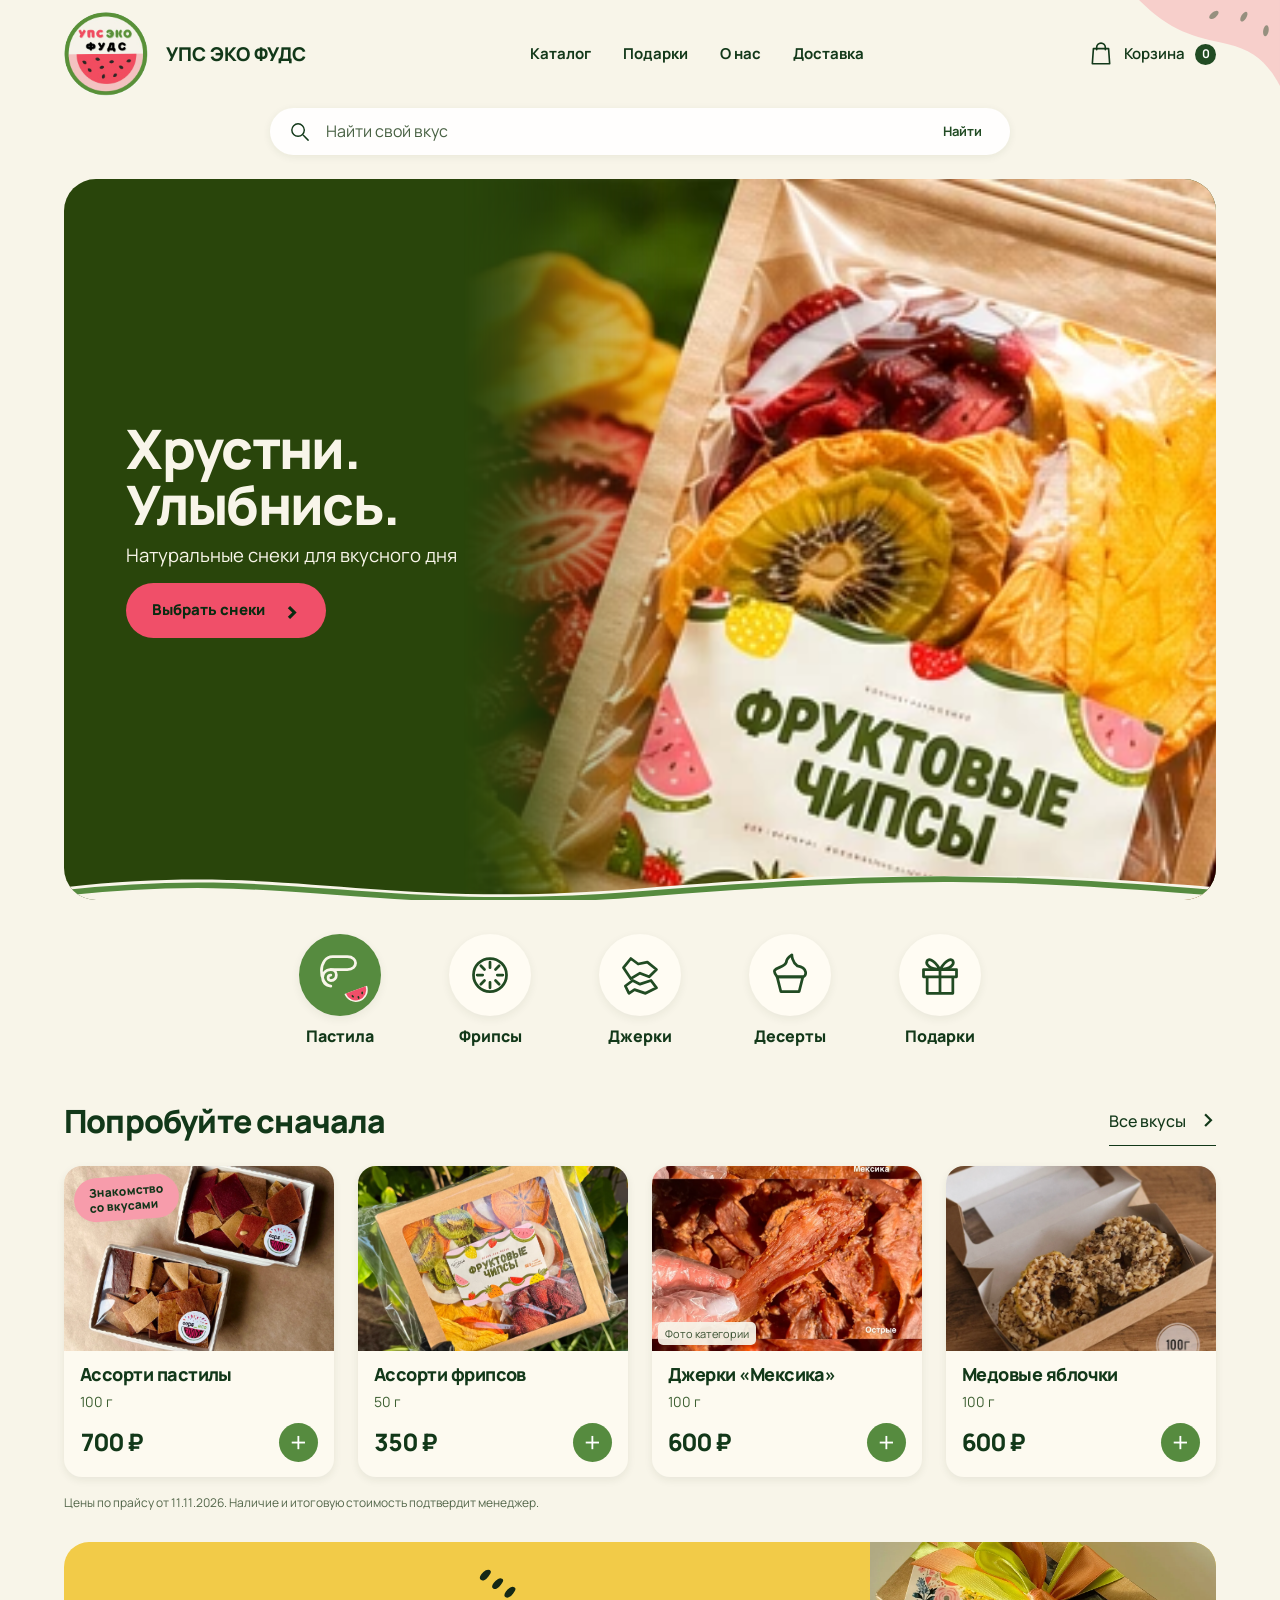
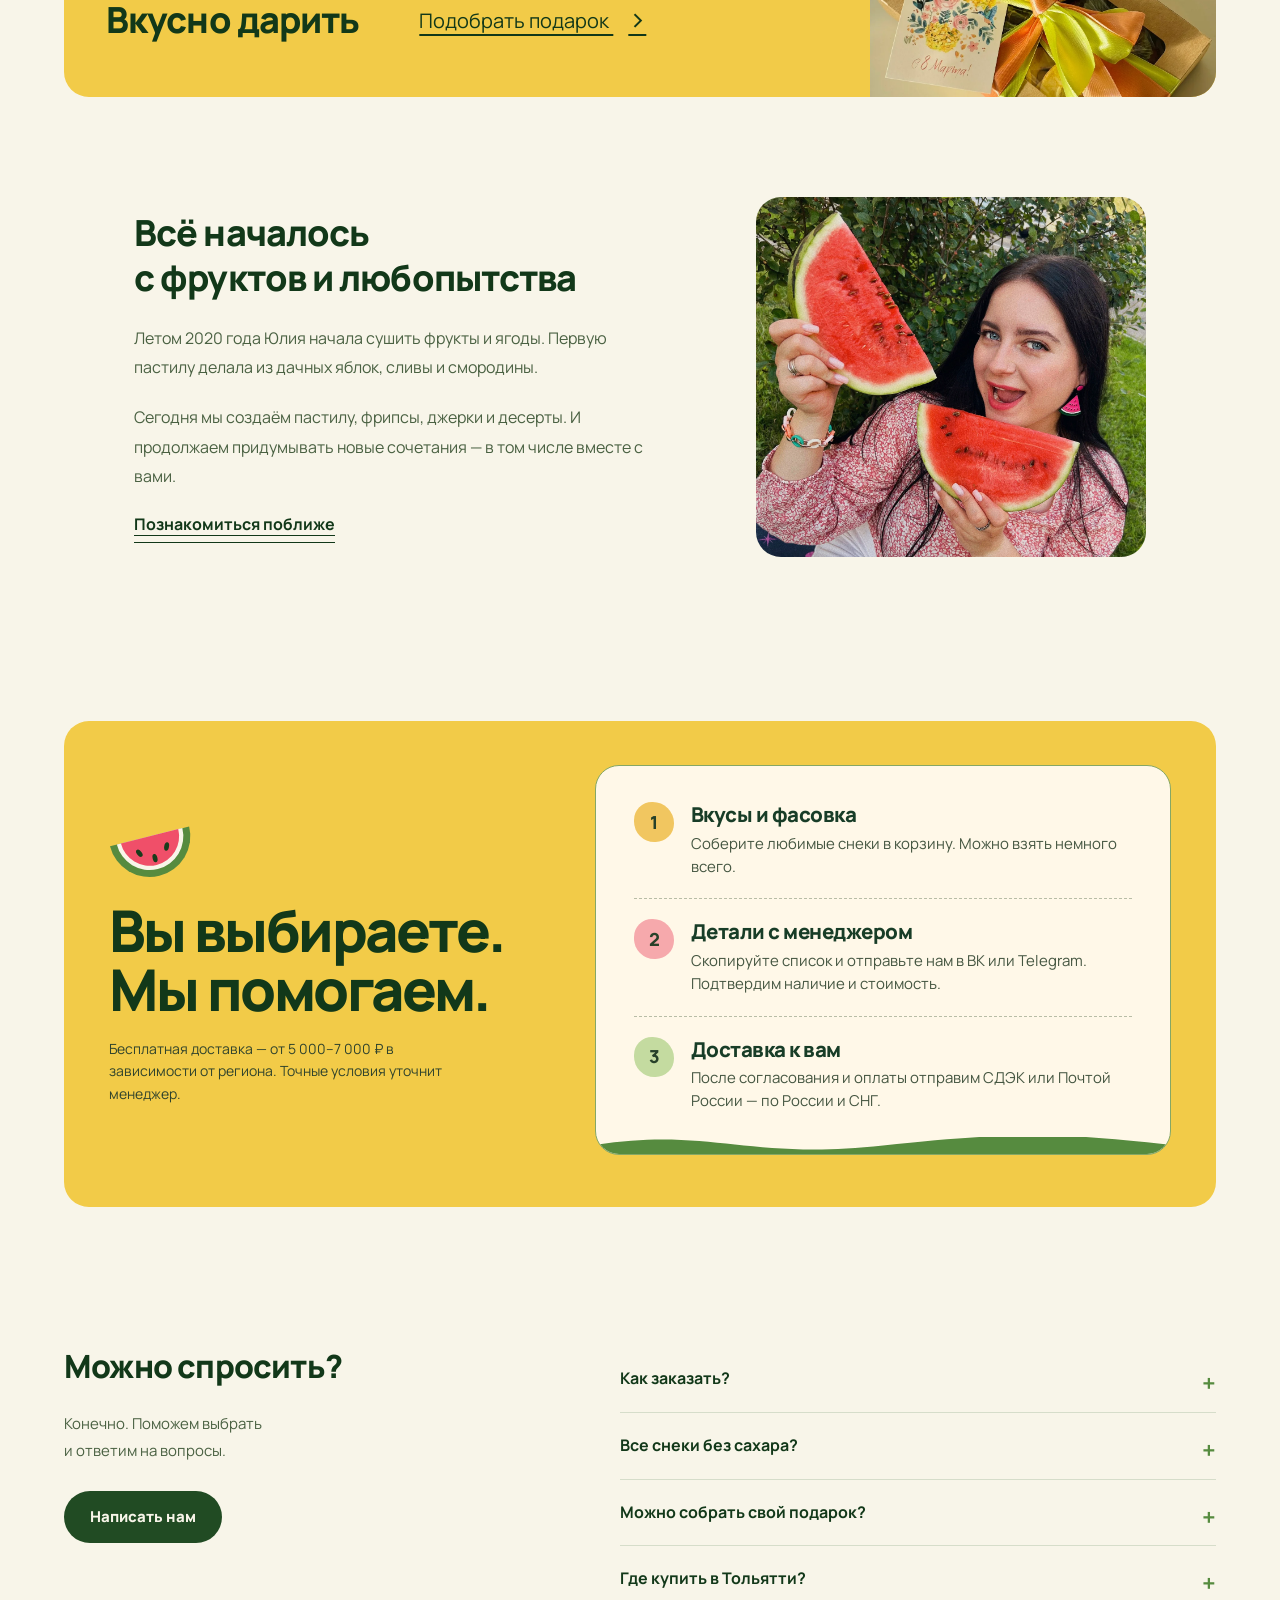
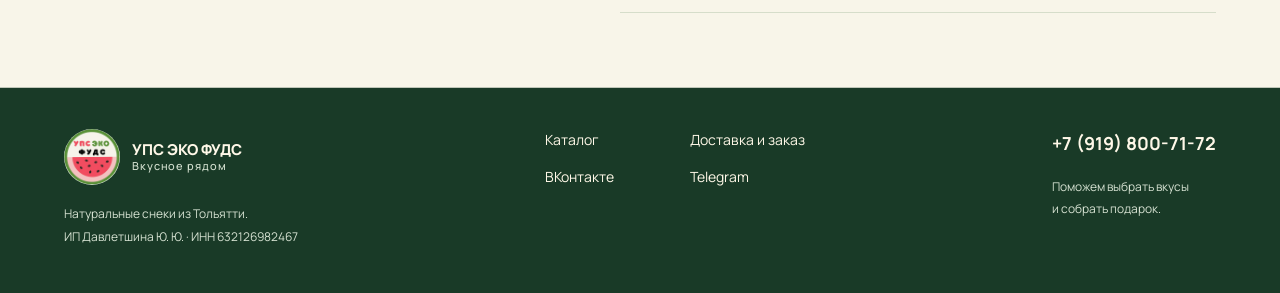
==== commit 4c12fe25: "Обновить утверждённый первый экран Экофудс" ====
--- a/oops-eco-foods/index.html
+++ b/oops-eco-foods/index.html
@@ -1,6 +1,6 @@
-<!doctype html><html lang="ru"><head><meta charset="utf-8"><meta name="viewport" content="width=device-width,initial-scale=1"><meta name="robots" content="noindex,nofollow"><meta name="description" content="Пастила, фруктовые чипсы, джерки и подарочные наборы УПС ЭКО ФУДС. Выберите вкус и фасовку. Из Тольятти по России и СНГ."><title>Натуральные снеки — УПС ЭКО ФУДС</title><link rel="stylesheet" href="foundation.css"><meta name="theme-color" content="#f8f5e9"><link rel="icon" href="assets/logo.jpg"><link rel="stylesheet" href="approved.css?v=yellow-delivery"></head><body data-page="home"><header class="shell site-header"><button class="menu-toggle" aria-label="Открыть меню" aria-expanded="false" aria-controls="mobile-menu"><svg viewBox="0 0 24 24" fill="none" stroke="currentColor" stroke-width="1.5" stroke-linecap="round" stroke-linejoin="round" aria-hidden="true"><path d="M4 6h16M4 12h16M4 18h16"/></svg></button><a class="brand" href="index.html"><img src="assets/logo.jpg" width="84" height="84" alt="УПС ЭКО ФУДС — на главную"><span>УПС ЭКО ФУДС</span></a><nav aria-label="Основное меню"><a href="catalog.html">Каталог</a><a href="index.html#gifts">Подарки</a><a href="index.html#about">О нас</a><a href="index.html#delivery">Доставка</a></nav><a href="cart.html" class="cart-link" aria-label="Корзина"><svg viewBox="0 0 24 24" fill="none" stroke="currentColor" stroke-width="1.5" stroke-linecap="round" stroke-linejoin="round" aria-hidden="true"><path d="M5 7h14l1 14H4L5 7Z"/><path d="M8 8V6a4 4 0 0 1 8 0v2"/></svg><span>Корзина</span><b id="cart-count">0</b></a></header><nav id="mobile-menu" class="mobile-menu shell" aria-label="Мобильное меню" hidden><a href="catalog.html">Все вкусы</a><a href="index.html#gifts">Подарки</a><a href="index.html#about">О нас</a><a href="index.html#delivery">Доставка</a><a href="index.html#contacts">Контакты</a></nav><main>
+<!doctype html><html lang="ru"><head><meta charset="utf-8"><meta name="viewport" content="width=device-width,initial-scale=1"><meta name="robots" content="noindex,nofollow"><meta name="description" content="Пастила, фруктовые чипсы, джерки и подарочные наборы УПС ЭКО ФУДС. Выберите вкус и фасовку. Из Тольятти по России и СНГ."><title>Натуральные снеки — УПС ЭКО ФУДС</title><link rel="stylesheet" href="foundation.css"><meta name="theme-color" content="#f8f5e9"><link rel="icon" href="assets/logo.jpg"><link rel="stylesheet" href="approved.css?v=full-hero"></head><body data-page="home"><header class="shell site-header"><button class="menu-toggle" aria-label="Открыть меню" aria-expanded="false" aria-controls="mobile-menu"><svg viewBox="0 0 24 24" fill="none" stroke="currentColor" stroke-width="1.5" stroke-linecap="round" stroke-linejoin="round" aria-hidden="true"><path d="M4 6h16M4 12h16M4 18h16"/></svg></button><a class="brand" href="index.html"><img src="assets/logo.jpg" width="84" height="84" alt="УПС ЭКО ФУДС — на главную"><span>УПС ЭКО ФУДС</span></a><nav aria-label="Основное меню"><a href="catalog.html">Каталог</a><a href="index.html#gifts">Подарки</a><a href="index.html#about">О нас</a><a href="index.html#delivery">Доставка</a></nav><a href="cart.html" class="cart-link" aria-label="Корзина"><svg viewBox="0 0 24 24" fill="none" stroke="currentColor" stroke-width="1.5" stroke-linecap="round" stroke-linejoin="round" aria-hidden="true"><path d="M5 7h14l1 14H4L5 7Z"/><path d="M8 8V6a4 4 0 0 1 8 0v2"/></svg><span>Корзина</span><b id="cart-count">0</b></a></header><nav id="mobile-menu" class="mobile-menu shell" aria-label="Мобильное меню" hidden><a href="catalog.html">Все вкусы</a><a href="index.html#gifts">Подарки</a><a href="index.html#about">О нас</a><a href="index.html#delivery">Доставка</a><a href="index.html#contacts">Контакты</a></nav><main>
 <div class="shell"><form class="home-search" action="catalog.html" role="search"><svg viewBox="0 0 24 24" fill="none" stroke="currentColor" stroke-width="1.5" stroke-linecap="round" stroke-linejoin="round" aria-hidden="true"><circle cx="10.5" cy="10.5" r="6.5"/><path d="m16 16 5 5"/></svg><input name="q" aria-label="Найти свой вкус" placeholder="Найти свой вкус"><button aria-label="Искать" type="submit">Найти</button></form>
-<section class="campaign" aria-label="Вкусное знакомство"><picture><source media="(max-width:600px)" srcset="fruit-pouch-mobile.webp"><img class="campaign-photo" src="fruit-pouch-mobile.webp" width="490" height="358" fetchpriority="high" alt="Пакет фруктовых чипсов среди ломтиков киви, клубники и рулетиков пастилы"></picture><div class="campaign-copy"><h1>Хрустни.<br>Улыбнись.</h1><p>Натуральные снеки<br class="mobile-break"> для вкусного дня</p><a class="btn coral" href="catalog.html">Выбрать снеки <span aria-hidden="true">›</span></a></div><svg class="rind-wave" viewBox="0 0 1400 40" preserveAspectRatio="none" aria-hidden="true"><path d="M0 18C280-23 370 55 700 20S1150-8 1400 18V40H0Z" fill="#f8f5e9"/><path d="M0 27C280-14 370 64 700 29S1150 1 1400 27" fill="none" stroke="#568b3f" stroke-width="9"/></svg></section>
+<section class="campaign" aria-label="Вкусное знакомство"><picture><source media="(max-width:600px)" srcset="fruit-pouch-mobile.webp"><img class="campaign-photo" src="fruit-pouch-wide.webp" width="787" height="262" fetchpriority="high" alt="Пакет фруктовых чипсов среди ломтиков киви, клубники и рулетиков пастилы"></picture><div class="campaign-copy"><h1>Хрустни.<br>Улыбнись.</h1><p>Натуральные снеки<br class="mobile-break"> для вкусного дня</p><a class="btn coral" href="catalog.html">Выбрать снеки <span aria-hidden="true">›</span></a></div><svg class="rind-wave" viewBox="0 0 1400 40" preserveAspectRatio="none" aria-hidden="true"><path d="M0 18C280-23 370 55 700 20S1150-8 1400 18V40H0Z" fill="#f8f5e9"/><path d="M0 27C280-14 370 64 700 29S1150 1 1400 27" fill="none" stroke="#568b3f" stroke-width="9"/></svg></section>
 
 <nav class="category-choices" aria-label="Выберите категорию"><a class="category-choice" href="catalog.html?category=Пастила"><span class="category-circle"><svg viewBox="0 0 24 24" fill="none" stroke="currentColor" stroke-width="1.5" stroke-linecap="round" stroke-linejoin="round" aria-hidden="true"><path d="M7 18c-6 0-6-9 0-9h9c6 0 6-7 0-7H8C0 2 0 17 7 18Z"/><path d="M7 9c4 0 4 6 0 6-2 0-2-3 0-3"/></svg><img src="assets/watermelon.svg" width="32" height="24" alt=""></span><b>Пастила</b></a><a class="category-choice" href="catalog.html?category=Фрипсы"><span class="category-circle"><svg viewBox="0 0 24 24" fill="none" stroke="currentColor" stroke-width="1.5" stroke-linecap="round" stroke-linejoin="round" aria-hidden="true"><circle cx="12" cy="12" r="9"/><path d="m12 5 0 3m0 8v3M5 12h3m8 0h3m-12-5 2 2m6 6 2 2M7 17l2-2m6-6 2-2"/></svg></span><b>Фрипсы</b></a><a class="category-choice" href="catalog.html?category=Джерки"><span class="category-circle"><svg viewBox="0 0 24 24" fill="none" stroke="currentColor" stroke-width="1.5" stroke-linecap="round" stroke-linejoin="round" aria-hidden="true"><path d="m3 8 4-5 4 3 5-1 5 4-4 4-5-2-5 3-4-6Z"/><path d="m4 18 4-3 4 2 6-2 3 4-6 3-6-2-3 2-2-4Z"/></svg></span><b>Джерки</b></a><a class="category-choice" href="catalog.html?category=Десерты"><span class="category-circle"><svg viewBox="0 0 24 24" fill="none" stroke="currentColor" stroke-width="1.5" stroke-linecap="round" stroke-linejoin="round" aria-hidden="true"><path d="M5 13h14l-2 8H7l-2-8Z"/><path d="M5 13c-5-6 4-4 5-8 0-2 3-4 3-4s0 4 3 6c6 1 5 6 3 6Z"/></svg></span><b>Десерты</b></a><a class="category-choice" href="catalog.html?category=Подарки"><span class="category-circle"><svg viewBox="0 0 24 24" fill="none" stroke="currentColor" stroke-width="1.5" stroke-linecap="round" stroke-linejoin="round" aria-hidden="true"><path d="M3 9h18v4H3Zm2 4v9h14v-9M12 9v13"/><path d="M12 9C0 9 5-3 12 9Zm0 0C24 9 19-3 12 9Z"/></svg></span><b>Подарки</b></a></nav>
 <section class="featured-section"><div class="section-top"><h2>Попробуйте сначала</h2><a class="text-link" href="catalog.html">Все вкусы <span aria-hidden="true">›</span></a></div><div class="products" id="featured"></div><p class="price-note">Цены по прайсу от 11.11.2026. Наличие и итоговую стоимость подтвердит менеджер.</p></section>
--- a/oops-eco-foods/approved.css
+++ b/oops-eco-foods/approved.css
@@ -113,18 +113,25 @@
 }
 
 
+.campaign {
+  display:flex;
+  align-items:center;
+  min-height:max(340px,calc(100svh - 179px));
+}
 .campaign-photo {
-  width:59%;
-  object-fit:contain;
-  object-position:right center;
-  mask-image:linear-gradient(to right,transparent,rgba(0,0,0,.22) 12%,#000 32%),linear-gradient(to bottom,transparent,#000 12%,#000 88%,transparent);
-  mask-composite:intersect;
-}
-@media(min-width:601px) {
-  .campaign-photo {width:auto; height:95%; top:2.5%; aspect-ratio:490 / 358}
-}
+  width:86%;
+  object-position:60% center;
+  mask-image:linear-gradient(to right,transparent 0%,transparent max(24%,210px),rgb(0 0 0 / 14%) max(29%,234px),rgb(0 0 0 / 64%) max(36%,268px),#000 max(46%,310px));
+}
+.campaign-copy { padding-block:40px 60px }
 @media(max-width:600px) {
-  .campaign-photo {width:62%; height:auto; top:50%; transform:translateY(-50%); aspect-ratio:490 / 358}
+  .campaign {align-items:flex-start; min-height:max(330px,calc(100svh - 179px))}
+  .campaign-photo {
+    top:auto; bottom:0; width:100%; height:76%; object-position:center;
+    mask-image:linear-gradient(to bottom,transparent,#0006 14%,#000 34%);
+  }
+  .campaign-copy {max-width:100%;padding:22px 6% 36px}
+  .campaign h1 {font-size:clamp(32px,9vw,46px)}
 }
 /* A packing slip on a green parcel, with a fruit sticker on the fold. */
 #delivery {
